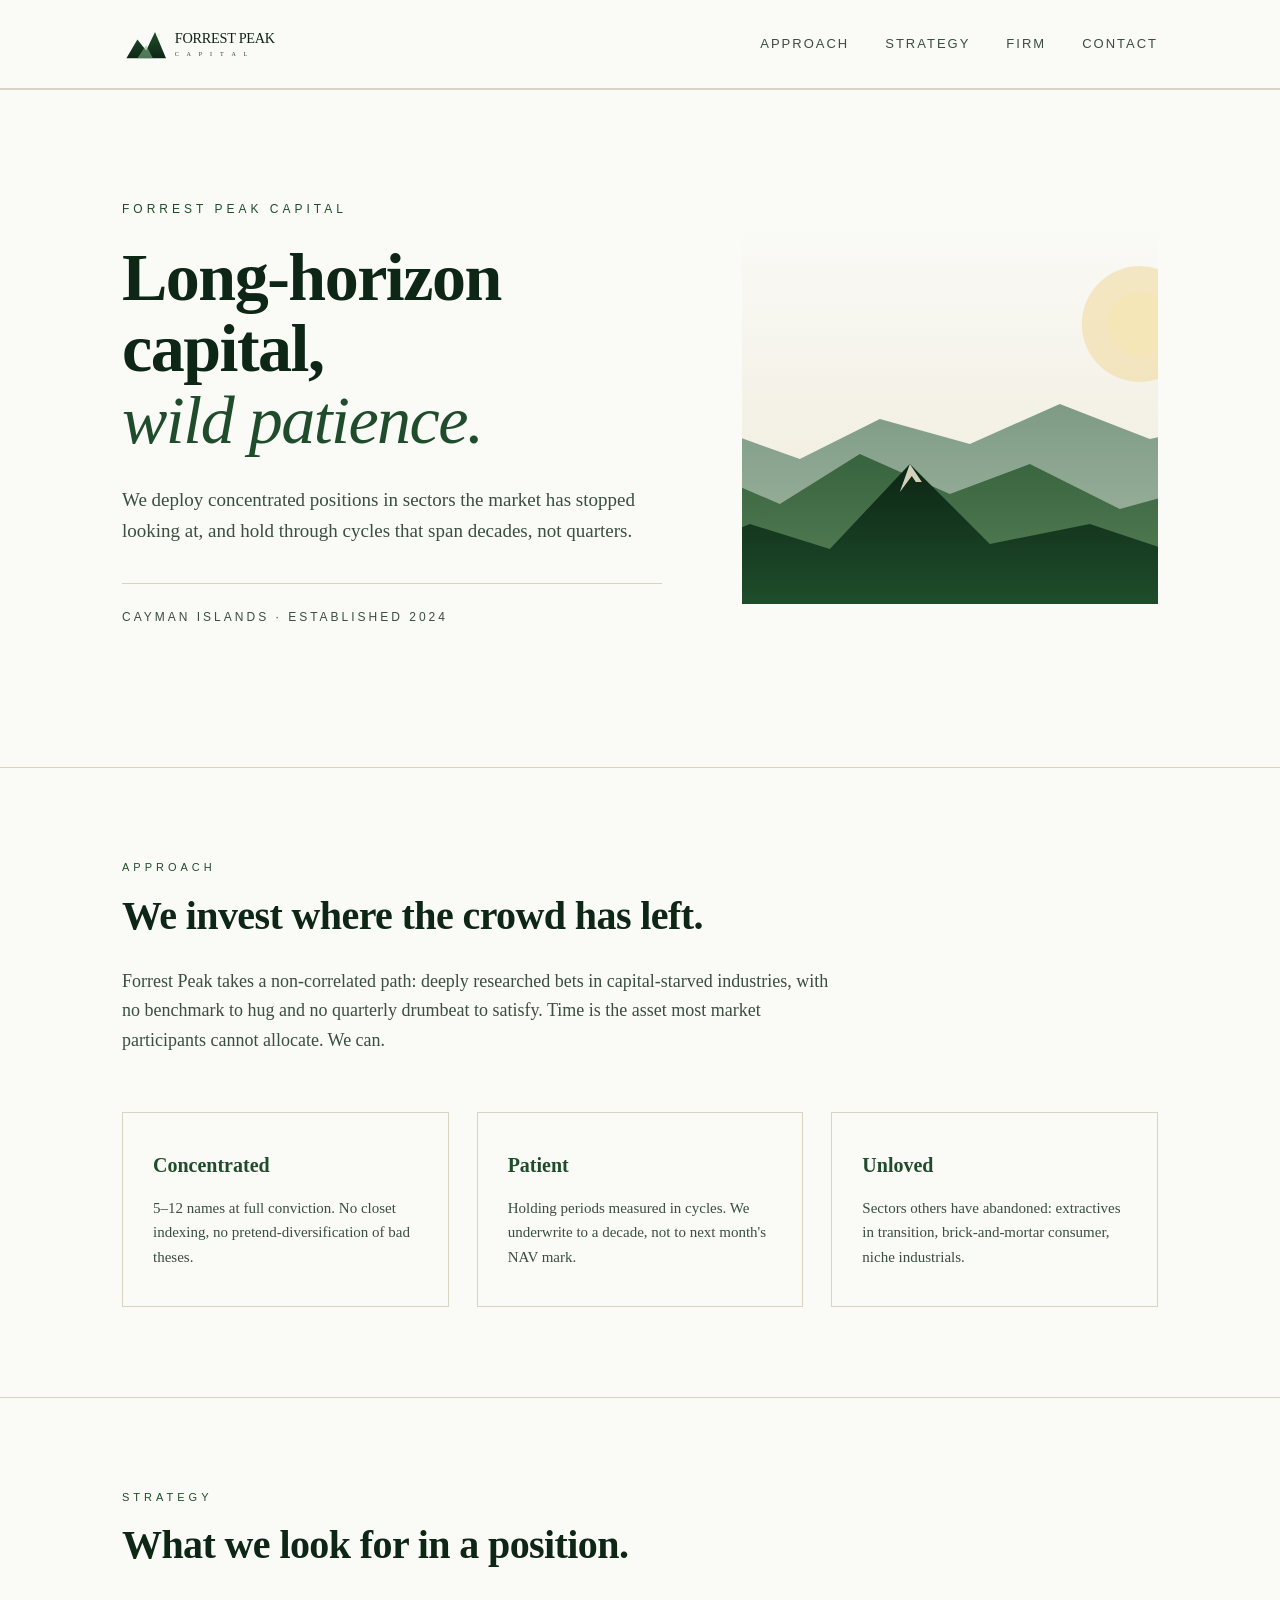
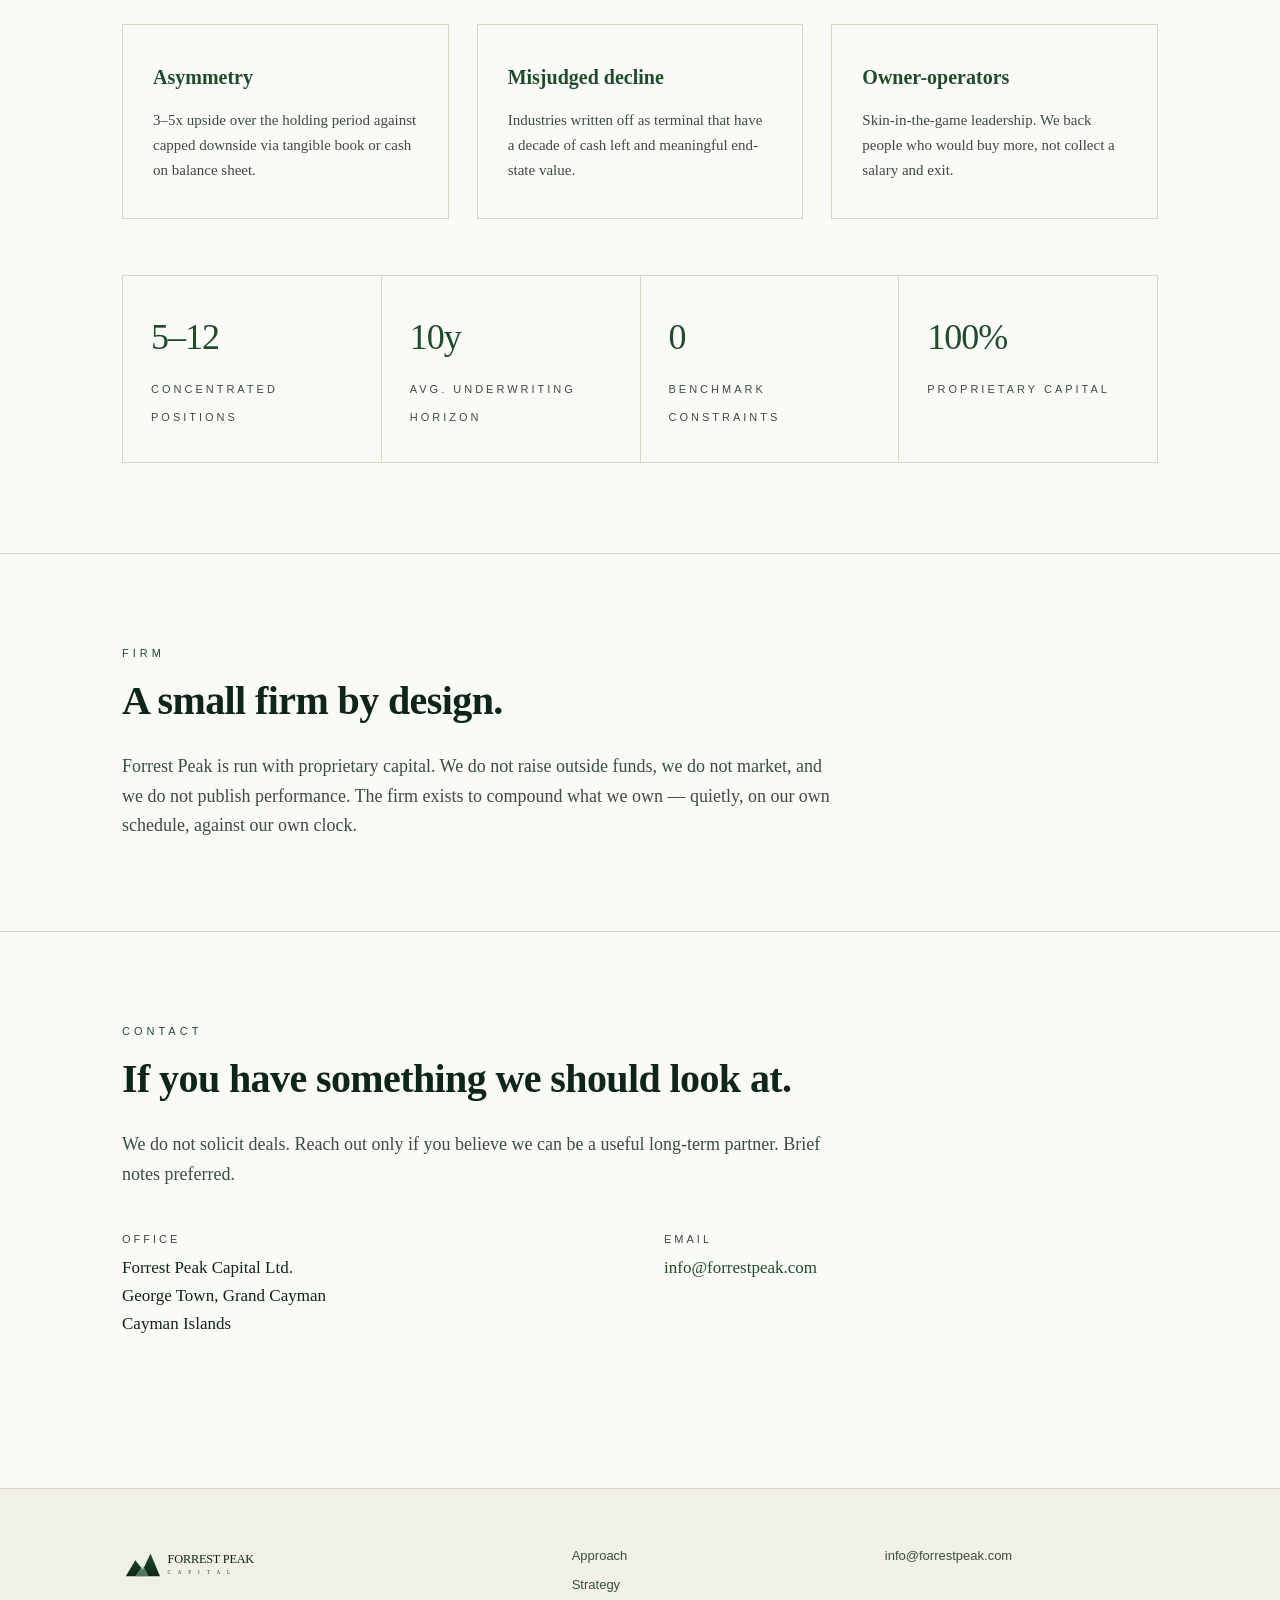
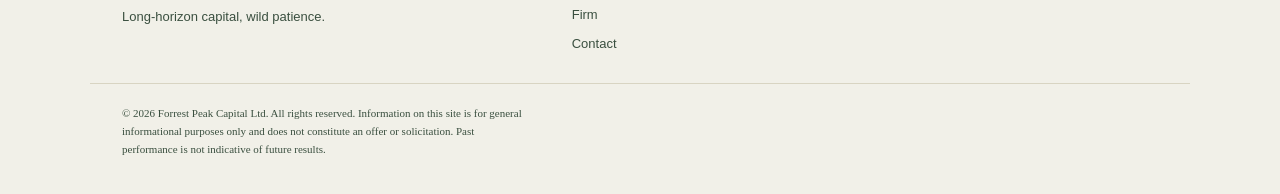
==== index.html @ 01c5b2da "Initial: Forrest Peak Capital landing page" ====
<!doctype html>
<html lang="en">
<head>
<meta charset="utf-8">
<meta name="viewport" content="width=device-width, initial-scale=1">
<title>Forrest Peak Capital — Long-horizon Capital, Wild Patience</title>
<meta name="description" content="Forrest Peak Capital is a private investment firm taking concentrated positions in unloved sectors and holding through cycles.">
<meta property="og:title" content="Forrest Peak Capital">
<meta property="og:description" content="Long-horizon capital, wild patience.">
<meta property="og:type" content="website">
<meta property="og:url" content="https://forrestpeak.com/">
<link rel="icon" type="image/svg+xml" href="logo.svg">
<link rel="stylesheet" href="style.css">
</head>
<body>

<header>
  <div class="wrap">
    <a class="brand" href="/" aria-label="Forrest Peak Capital — home">
      <img src="logo.svg" alt="Forrest Peak Capital">
    </a>
    <nav aria-label="Primary">
      <a href="#approach">Approach</a>
      <a href="#strategy">Strategy</a>
      <a href="#firm">Firm</a>
      <a href="#contact">Contact</a>
    </nav>
  </div>
</header>

<section class="hero">
  <div class="wrap">
    <div class="copy">
      <p class="eyebrow">Forrest Peak Capital</p>
      <h1>Long-horizon capital,<br><em>wild patience.</em></h1>
      <p class="lede">
        We deploy concentrated positions in sectors the market has stopped looking at,
        and hold through cycles that span decades, not quarters.
      </p>
      <div class="meta">Cayman Islands · Established 2024</div>
    </div>
    <div class="ridge" aria-hidden="true">
      <svg viewBox="0 0 600 380" preserveAspectRatio="xMidYMid slice">
        <defs>
          <linearGradient id="ridgeBg" x1="0" x2="0" y1="0" y2="1">
            <stop offset="0%" stop-color="#fafaf7"/>
            <stop offset="100%" stop-color="#eee9d6"/>
          </linearGradient>
          <linearGradient id="ridgeFar" x1="0" x2="0" y1="0" y2="1">
            <stop offset="0%" stop-color="#7e9b86"/>
            <stop offset="100%" stop-color="#a9bca6"/>
          </linearGradient>
          <linearGradient id="ridgeMid" x1="0" x2="0" y1="0" y2="1">
            <stop offset="0%" stop-color="#37633e"/>
            <stop offset="100%" stop-color="#5b8359"/>
          </linearGradient>
          <linearGradient id="ridgeNear" x1="0" x2="0" y1="0" y2="1">
            <stop offset="0%" stop-color="#0d2615"/>
            <stop offset="100%" stop-color="#1f4d2b"/>
          </linearGradient>
        </defs>
        <rect width="600" height="380" fill="url(#ridgeBg)"/>
        <!-- sun -->
        <circle cx="490" cy="100" r="58" fill="#f0d99c" opacity="0.55"/>
        <circle cx="490" cy="100" r="32" fill="#f5e6b8"/>
        <!-- distant ridge -->
        <path d="M0 260 L80 210 L150 235 L230 195 L320 220 L410 180 L500 215 L600 195 L600 380 L0 380 Z" fill="url(#ridgeFar)"/>
        <!-- mid ridge -->
        <path d="M0 290 L60 250 L130 280 L210 230 L300 270 L380 240 L470 285 L560 260 L600 280 L600 380 L0 380 Z" fill="url(#ridgeMid)"/>
        <!-- near ridge with single sharp peak -->
        <path d="M0 340 L100 300 L180 325 L260 240 L340 320 L440 300 L530 330 L600 315 L600 380 L0 380 Z" fill="url(#ridgeNear)"/>
        <!-- snow tip -->
        <path d="M250 268 L260 240 L272 258 L266 258 L262 252 Z" fill="#f5f0d8" opacity="0.85"/>
      </svg>
    </div>
  </div>
</section>

<section id="approach">
  <div class="wrap">
    <p class="section-eyebrow">Approach</p>
    <h2>We invest where the crowd has left.</h2>
    <p class="intro">
      Forrest Peak takes a non-correlated path: deeply researched bets in capital-starved
      industries, with no benchmark to hug and no quarterly drumbeat to satisfy. Time is
      the asset most market participants cannot allocate. We can.
    </p>
    <div class="cards">
      <div class="card">
        <h3>Concentrated</h3>
        <p>5–12 names at full conviction. No closet indexing, no pretend-diversification of bad theses.</p>
      </div>
      <div class="card">
        <h3>Patient</h3>
        <p>Holding periods measured in cycles. We underwrite to a decade, not to next month's NAV mark.</p>
      </div>
      <div class="card">
        <h3>Unloved</h3>
        <p>Sectors others have abandoned: extractives in transition, brick-and-mortar consumer, niche industrials.</p>
      </div>
    </div>
  </div>
</section>

<section id="strategy">
  <div class="wrap">
    <p class="section-eyebrow">Strategy</p>
    <h2>What we look for in a position.</h2>
    <div class="cards">
      <div class="card">
        <h3>Asymmetry</h3>
        <p>3–5x upside over the holding period against capped downside via tangible book or cash on balance sheet.</p>
      </div>
      <div class="card">
        <h3>Misjudged decline</h3>
        <p>Industries written off as terminal that have a decade of cash left and meaningful end-state value.</p>
      </div>
      <div class="card">
        <h3>Owner-operators</h3>
        <p>Skin-in-the-game leadership. We back people who would buy more, not collect a salary and exit.</p>
      </div>
    </div>
    <div class="metrics">
      <div class="metric"><span class="v">5–12</span><span class="l">Concentrated Positions</span></div>
      <div class="metric"><span class="v">10y</span><span class="l">Avg. Underwriting Horizon</span></div>
      <div class="metric"><span class="v">0</span><span class="l">Benchmark Constraints</span></div>
      <div class="metric"><span class="v">100%</span><span class="l">Proprietary Capital</span></div>
    </div>
  </div>
</section>

<section id="firm">
  <div class="wrap">
    <p class="section-eyebrow">Firm</p>
    <h2>A small firm by design.</h2>
    <p class="intro">
      Forrest Peak is run with proprietary capital. We do not raise outside funds, we do
      not market, and we do not publish performance. The firm exists to compound what we
      own — quietly, on our own schedule, against our own clock.
    </p>
  </div>
</section>

<section id="contact">
  <div class="wrap">
    <p class="section-eyebrow">Contact</p>
    <h2>If you have something we should look at.</h2>
    <p class="intro">
      We do not solicit deals. Reach out only if you believe we can be a useful long-term
      partner. Brief notes preferred.
    </p>
    <div class="row">
      <div>
        <div class="label">Office</div>
        <address>
          Forrest Peak Capital Ltd.<br>
          George Town, Grand Cayman<br>
          Cayman Islands
        </address>
      </div>
      <div>
        <div class="label">Email</div>
        <p><a href="mailto:info@forrestpeak.com">info@forrestpeak.com</a></p>
      </div>
    </div>
  </div>
</section>

<footer>
  <div class="wrap">
    <div>
      <img src="logo.svg" alt="Forrest Peak Capital">
      <p style="margin-top:14px;">Long-horizon capital, wild patience.</p>
    </div>
    <div class="nav-col">
      <a href="#approach">Approach</a>
      <a href="#strategy">Strategy</a>
      <a href="#firm">Firm</a>
      <a href="#contact">Contact</a>
    </div>
    <div class="nav-col">
      <a href="mailto:info@forrestpeak.com">info@forrestpeak.com</a>
    </div>
  </div>
  <div class="wrap legal">
    © 2026 Forrest Peak Capital Ltd. All rights reserved.
    Information on this site is for general informational purposes only and does not
    constitute an offer or solicitation. Past performance is not indicative of future results.
  </div>
</footer>

</body>
</html>
---- style.css ----
:root {
  --bg: #fafaf7;
  --bg-alt: #f1f0e8;
  --ink: #0d2615;
  --ink-soft: #3a4f3f;
  --accent: #1f4d2b;
  --accent-warm: #c9a55e;
  --line: #d8d4c2;
  --max: 1100px;
}

* { box-sizing: border-box; margin: 0; padding: 0; }

html { scroll-behavior: smooth; }
body {
  background: var(--bg);
  color: var(--ink);
  font-family: Georgia, 'Times New Roman', serif;
  font-size: 17px;
  line-height: 1.65;
  -webkit-font-smoothing: antialiased;
}

a { color: var(--accent); text-decoration: none; transition: opacity .15s; }
a:hover { opacity: 0.6; }

.wrap { max-width: var(--max); margin: 0 auto; padding: 0 32px; }

header {
  border-bottom: 1px solid var(--line);
  background: var(--bg);
  position: sticky; top: 0; z-index: 50;
}
header .wrap {
  display: flex; align-items: center; justify-content: space-between;
  padding-top: 22px; padding-bottom: 22px;
}
header .brand img { height: 44px; display: block; }
header nav { display: flex; gap: 36px; }
header nav a {
  font-size: 13px; letter-spacing: 2px; text-transform: uppercase;
  color: var(--ink-soft); font-family: -apple-system, BlinkMacSystemFont, 'Helvetica Neue', sans-serif;
}

/* HERO — different from abandoned.capital: split layout, big SVG ridge silhouette + asymmetric type */
.hero {
  padding: 110px 0 140px;
  position: relative;
  overflow: hidden;
}
.hero .wrap {
  display: grid;
  grid-template-columns: 1.3fr 1fr;
  gap: 80px;
  align-items: center;
}
.hero .copy {
  position: relative;
  z-index: 2;
}
.hero .eyebrow {
  font-size: 12px; letter-spacing: 4px; text-transform: uppercase;
  color: var(--accent); margin-bottom: 22px;
  font-family: -apple-system, BlinkMacSystemFont, 'Helvetica Neue', sans-serif;
}
.hero h1 {
  font-size: 68px; line-height: 1.05; letter-spacing: -1.5px;
  color: var(--ink); margin-bottom: 28px;
}
.hero h1 em {
  font-style: italic; font-weight: normal;
  color: var(--accent);
}
.hero .lede {
  font-size: 19px; color: var(--ink-soft); max-width: 540px; margin-bottom: 36px;
}
.hero .meta {
  font-size: 12px; letter-spacing: 3px; text-transform: uppercase;
  color: var(--ink-soft); padding-top: 24px; border-top: 1px solid var(--line);
  font-family: -apple-system, BlinkMacSystemFont, 'Helvetica Neue', sans-serif;
}

/* peak silhouette as the visual anchor */
.hero .ridge {
  position: relative;
  height: 380px;
}
.hero .ridge svg {
  position: absolute; inset: 0;
  width: 100%; height: 100%;
}

/* sections */
section {
  padding: 90px 0;
  border-top: 1px solid var(--line);
}
.section-eyebrow {
  font-size: 11px; letter-spacing: 4px; text-transform: uppercase;
  color: var(--accent); margin-bottom: 16px;
  font-family: -apple-system, BlinkMacSystemFont, 'Helvetica Neue', sans-serif;
}
section h2 {
  font-size: 40px; line-height: 1.15; letter-spacing: -0.6px;
  margin-bottom: 28px; max-width: 720px;
}
section .intro {
  font-size: 18px; max-width: 720px; color: var(--ink-soft);
}

.cards {
  display: grid; grid-template-columns: repeat(3, 1fr); gap: 28px;
  margin-top: 56px;
}
.card {
  border: 1px solid var(--line); padding: 36px 30px;
  background: var(--bg);
}
.card h3 {
  font-size: 20px; margin-bottom: 14px; color: var(--accent);
}
.card p { font-size: 15px; color: var(--ink-soft); }

.metrics {
  display: grid; grid-template-columns: repeat(4, 1fr); gap: 0;
  margin-top: 56px; border-top: 1px solid var(--line); border-left: 1px solid var(--line);
}
.metric {
  border-right: 1px solid var(--line); border-bottom: 1px solid var(--line);
  padding: 32px 28px;
}
.metric .v {
  font-size: 36px; letter-spacing: -1px; color: var(--accent);
  display: block; margin-bottom: 6px;
}
.metric .l {
  font-size: 11px; letter-spacing: 3px; text-transform: uppercase;
  color: var(--ink-soft);
  font-family: -apple-system, BlinkMacSystemFont, 'Helvetica Neue', sans-serif;
}

#contact .row {
  display: grid; grid-template-columns: 1fr 1fr; gap: 48px;
  margin-top: 40px;
}
#contact a { color: var(--accent); }
#contact .label {
  font-size: 11px; letter-spacing: 3px; text-transform: uppercase;
  color: var(--ink-soft); margin-bottom: 6px;
  font-family: -apple-system, BlinkMacSystemFont, 'Helvetica Neue', sans-serif;
}
#contact address { font-style: normal; }

footer {
  background: var(--bg-alt);
  padding: 56px 0 36px;
  margin-top: 60px;
  border-top: 1px solid var(--line);
}
footer .wrap {
  display: grid; grid-template-columns: 1.5fr 1fr 1fr; gap: 40px;
  align-items: start;
}
footer img { height: 38px; }
footer p, footer a {
  font-size: 13px; color: var(--ink-soft);
  font-family: -apple-system, BlinkMacSystemFont, 'Helvetica Neue', sans-serif;
}
footer .legal {
  margin-top: 28px; font-size: 11px; color: var(--ink-soft);
  border-top: 1px solid var(--line); padding-top: 20px;
}
footer .nav-col { display: flex; flex-direction: column; gap: 8px; }

@media (max-width: 880px) {
  .hero { padding: 60px 0 80px; }
  .hero .wrap { grid-template-columns: 1fr; gap: 40px; }
  .hero h1 { font-size: 44px; }
  .hero .ridge { height: 220px; }
  .cards { grid-template-columns: 1fr; }
  .metrics { grid-template-columns: 1fr 1fr; }
  #contact .row { grid-template-columns: 1fr; }
  footer .wrap { grid-template-columns: 1fr; }
  header nav { display: none; }
}
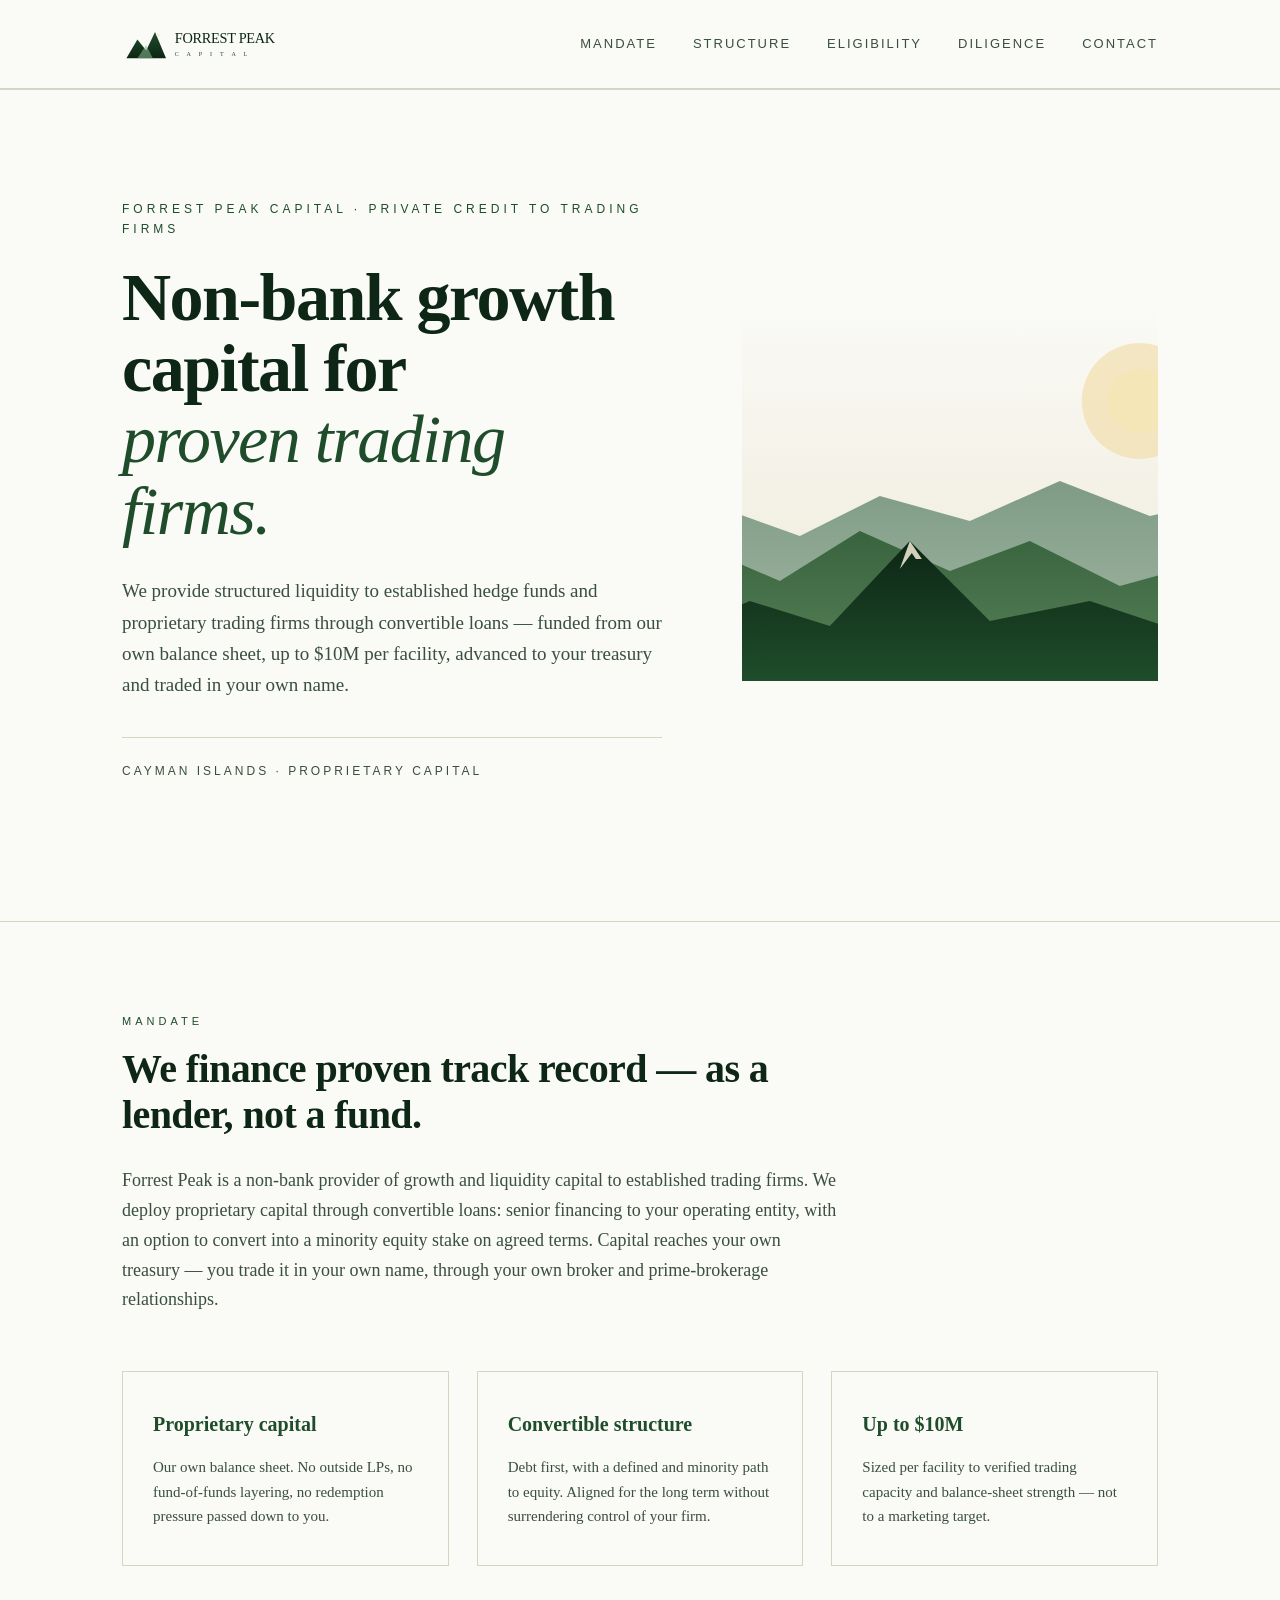
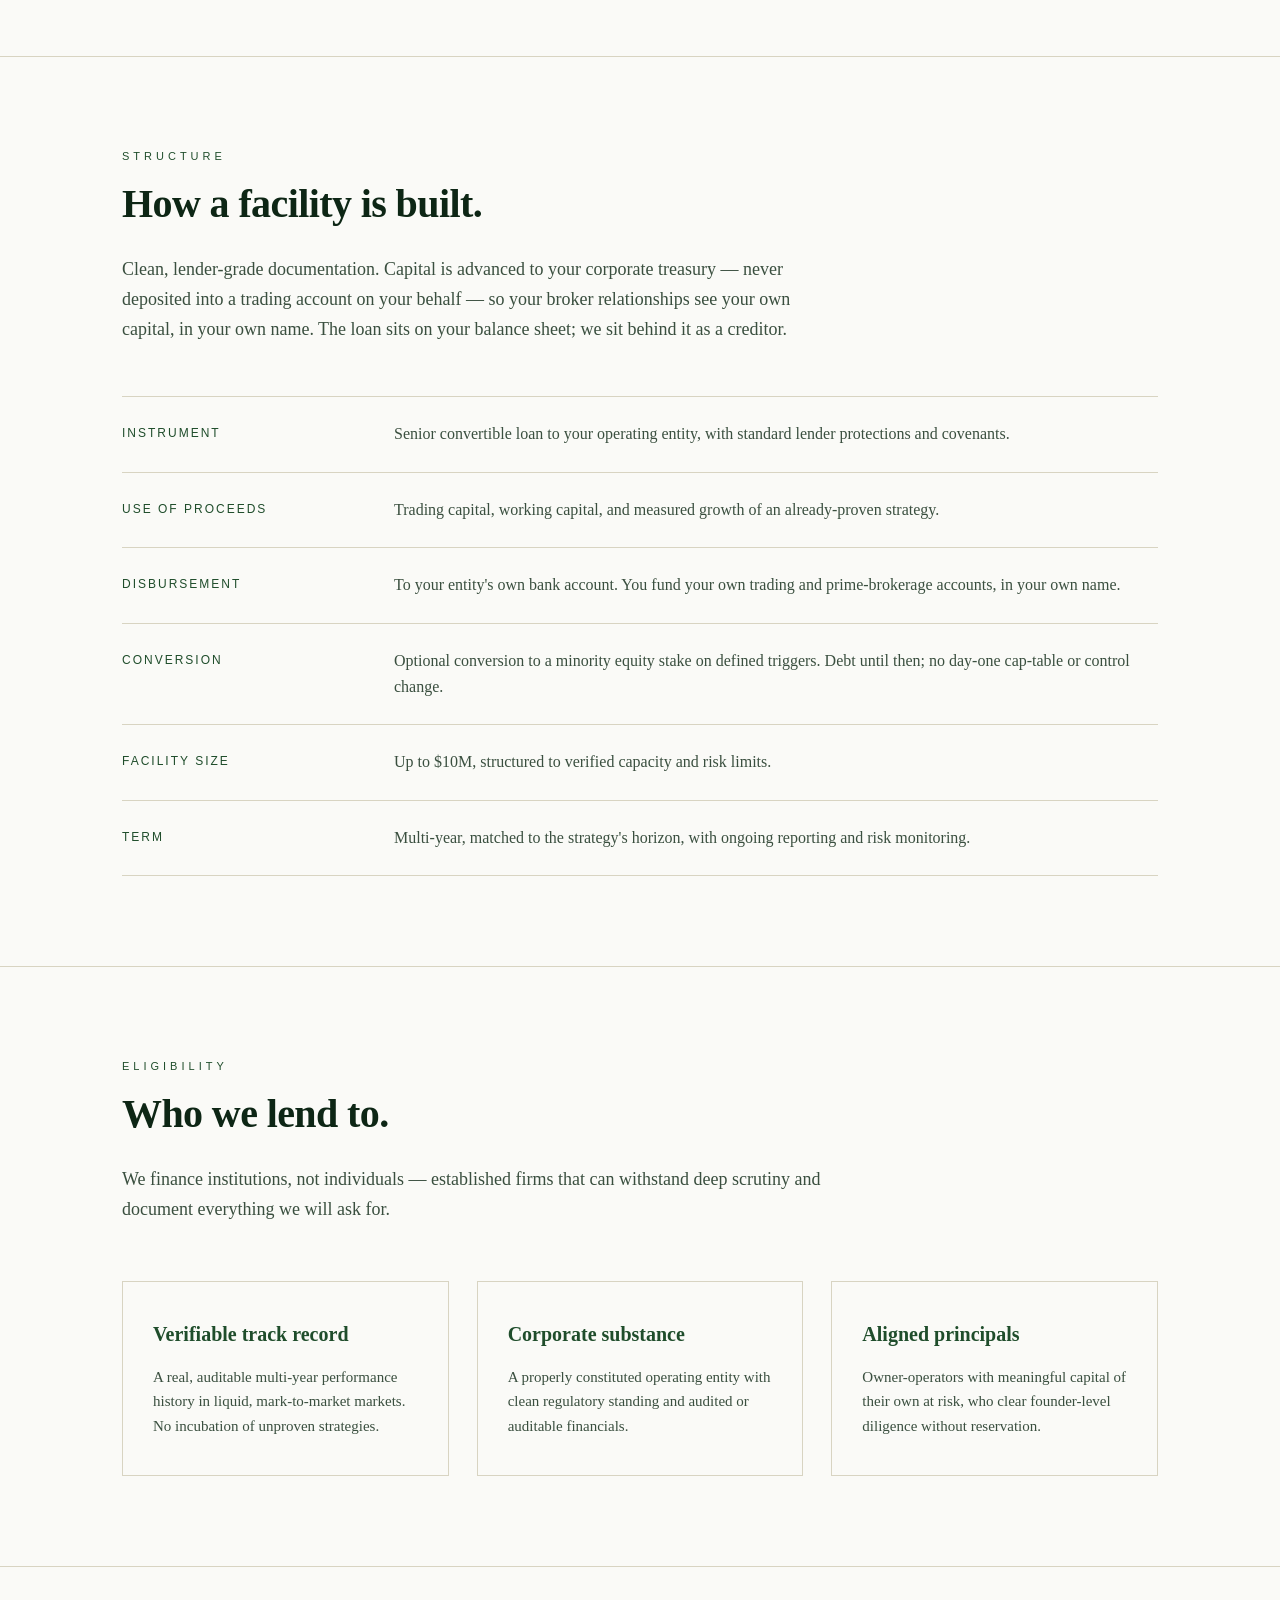
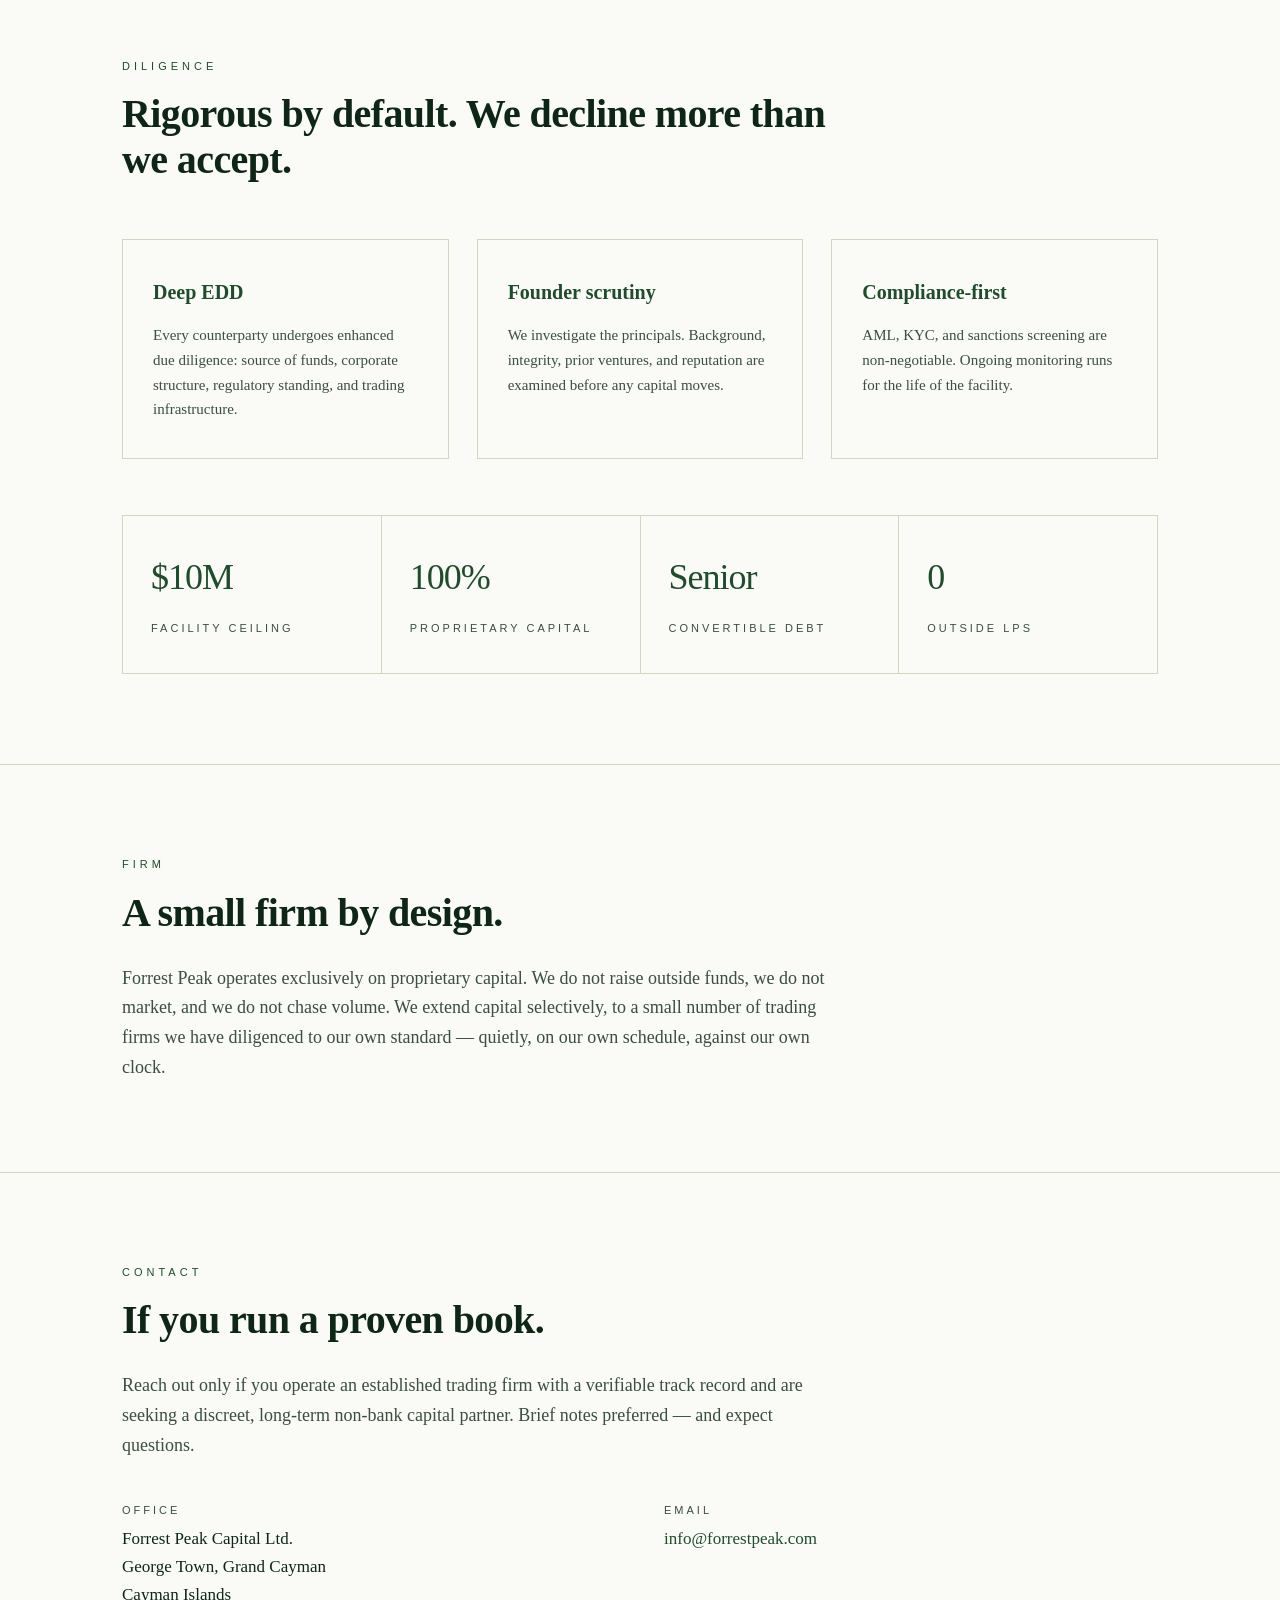
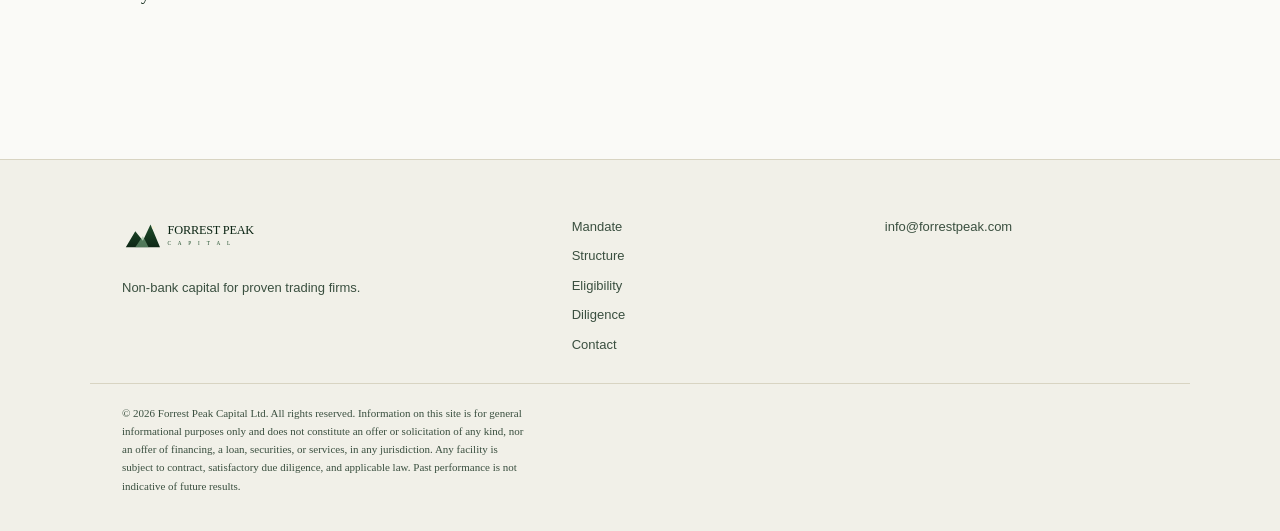
==== commit c46554f5: "Reposition: non-bank convertible-loan capital for proven trading firms Shift positioning from long-h" ====
--- a/index.html
+++ b/index.html
@@ -3,10 +3,10 @@
 <head>
 <meta charset="utf-8">
 <meta name="viewport" content="width=device-width, initial-scale=1">
-<title>Forrest Peak Capital — Long-horizon Capital, Wild Patience</title>
-<meta name="description" content="Forrest Peak Capital is a private investment firm taking concentrated positions in unloved sectors and holding through cycles.">
+<title>Forrest Peak Capital — Non-Bank Capital for Proven Trading Firms</title>
+<meta name="description" content="Forrest Peak Capital provides non-bank growth and liquidity capital to established hedge funds and proprietary trading firms through convertible loans. Proprietary capital, rigorous diligence, facilities up to $10M.">
 <meta property="og:title" content="Forrest Peak Capital">
-<meta property="og:description" content="Long-horizon capital, wild patience.">
+<meta property="og:description" content="Non-bank convertible-loan capital for proven trading firms. Proprietary capital, rigorous diligence.">
 <meta property="og:type" content="website">
 <meta property="og:url" content="https://forrestpeak.com/">
 <link rel="icon" type="image/svg+xml" href="logo.svg">
@@ -20,9 +20,10 @@
       <img src="logo.svg" alt="Forrest Peak Capital">
     </a>
     <nav aria-label="Primary">
-      <a href="#approach">Approach</a>
-      <a href="#strategy">Strategy</a>
-      <a href="#firm">Firm</a>
+      <a href="#mandate">Mandate</a>
+      <a href="#structure">Structure</a>
+      <a href="#eligibility">Eligibility</a>
+      <a href="#diligence">Diligence</a>
       <a href="#contact">Contact</a>
     </nav>
   </div>
@@ -31,13 +32,14 @@
 <section class="hero">
   <div class="wrap">
     <div class="copy">
-      <p class="eyebrow">Forrest Peak Capital</p>
-      <h1>Long-horizon capital,<br><em>wild patience.</em></h1>
+      <p class="eyebrow">Forrest Peak Capital · Private Credit to Trading Firms</p>
+      <h1>Non-bank growth capital for<br><em>proven trading firms.</em></h1>
       <p class="lede">
-        We deploy concentrated positions in sectors the market has stopped looking at,
-        and hold through cycles that span decades, not quarters.
+        We provide structured liquidity to established hedge funds and proprietary trading
+        firms through convertible loans — funded from our own balance sheet, up to $10M
+        per facility, advanced to your treasury and traded in your own name.
       </p>
-      <div class="meta">Cayman Islands · Established 2024</div>
+      <div class="meta">Cayman Islands · Proprietary Capital</div>
     </div>
     <div class="ridge" aria-hidden="true">
       <svg viewBox="0 0 600 380" preserveAspectRatio="xMidYMid slice">
@@ -76,55 +78,103 @@
   </div>
 </section>
 
-<section id="approach">
-  <div class="wrap">
-    <p class="section-eyebrow">Approach</p>
-    <h2>We invest where the crowd has left.</h2>
-    <p class="intro">
-      Forrest Peak takes a non-correlated path: deeply researched bets in capital-starved
-      industries, with no benchmark to hug and no quarterly drumbeat to satisfy. Time is
-      the asset most market participants cannot allocate. We can.
+<section id="mandate">
+  <div class="wrap">
+    <p class="section-eyebrow">Mandate</p>
+    <h2>We finance proven track record — as a lender, not a fund.</h2>
+    <p class="intro">
+      Forrest Peak is a non-bank provider of growth and liquidity capital to established
+      trading firms. We deploy proprietary capital through convertible loans: senior
+      financing to your operating entity, with an option to convert into a minority equity
+      stake on agreed terms. Capital reaches your own treasury — you trade it in your own
+      name, through your own broker and prime-brokerage relationships.
     </p>
     <div class="cards">
       <div class="card">
-        <h3>Concentrated</h3>
-        <p>5–12 names at full conviction. No closet indexing, no pretend-diversification of bad theses.</p>
-      </div>
-      <div class="card">
-        <h3>Patient</h3>
-        <p>Holding periods measured in cycles. We underwrite to a decade, not to next month's NAV mark.</p>
-      </div>
-      <div class="card">
-        <h3>Unloved</h3>
-        <p>Sectors others have abandoned: extractives in transition, brick-and-mortar consumer, niche industrials.</p>
-      </div>
-    </div>
-  </div>
-</section>
-
-<section id="strategy">
-  <div class="wrap">
-    <p class="section-eyebrow">Strategy</p>
-    <h2>What we look for in a position.</h2>
+        <h3>Proprietary capital</h3>
+        <p>Our own balance sheet. No outside LPs, no fund-of-funds layering, no redemption pressure passed down to you.</p>
+      </div>
+      <div class="card">
+        <h3>Convertible structure</h3>
+        <p>Debt first, with a defined and minority path to equity. Aligned for the long term without surrendering control of your firm.</p>
+      </div>
+      <div class="card">
+        <h3>Up to $10M</h3>
+        <p>Sized per facility to verified trading capacity and balance-sheet strength — not to a marketing target.</p>
+      </div>
+    </div>
+  </div>
+</section>
+
+<section id="structure">
+  <div class="wrap">
+    <p class="section-eyebrow">Structure</p>
+    <h2>How a facility is built.</h2>
+    <p class="intro">
+      Clean, lender-grade documentation. Capital is advanced to your corporate treasury —
+      never deposited into a trading account on your behalf — so your broker relationships
+      see your own capital, in your own name. The loan sits on your balance sheet; we sit
+      behind it as a creditor.
+    </p>
+    <dl class="terms">
+      <div class="term"><dt>Instrument</dt><dd>Senior convertible loan to your operating entity, with standard lender protections and covenants.</dd></div>
+      <div class="term"><dt>Use of proceeds</dt><dd>Trading capital, working capital, and measured growth of an already-proven strategy.</dd></div>
+      <div class="term"><dt>Disbursement</dt><dd>To your entity's own bank account. You fund your own trading and prime-brokerage accounts, in your own name.</dd></div>
+      <div class="term"><dt>Conversion</dt><dd>Optional conversion to a minority equity stake on defined triggers. Debt until then; no day-one cap-table or control change.</dd></div>
+      <div class="term"><dt>Facility size</dt><dd>Up to $10M, structured to verified capacity and risk limits.</dd></div>
+      <div class="term"><dt>Term</dt><dd>Multi-year, matched to the strategy's horizon, with ongoing reporting and risk monitoring.</dd></div>
+    </dl>
+  </div>
+</section>
+
+<section id="eligibility">
+  <div class="wrap">
+    <p class="section-eyebrow">Eligibility</p>
+    <h2>Who we lend to.</h2>
+    <p class="intro">
+      We finance institutions, not individuals — established firms that can withstand deep
+      scrutiny and document everything we will ask for.
+    </p>
     <div class="cards">
       <div class="card">
-        <h3>Asymmetry</h3>
-        <p>3–5x upside over the holding period against capped downside via tangible book or cash on balance sheet.</p>
-      </div>
-      <div class="card">
-        <h3>Misjudged decline</h3>
-        <p>Industries written off as terminal that have a decade of cash left and meaningful end-state value.</p>
-      </div>
-      <div class="card">
-        <h3>Owner-operators</h3>
-        <p>Skin-in-the-game leadership. We back people who would buy more, not collect a salary and exit.</p>
+        <h3>Verifiable track record</h3>
+        <p>A real, auditable multi-year performance history in liquid, mark-to-market markets. No incubation of unproven strategies.</p>
+      </div>
+      <div class="card">
+        <h3>Corporate substance</h3>
+        <p>A properly constituted operating entity with clean regulatory standing and audited or auditable financials.</p>
+      </div>
+      <div class="card">
+        <h3>Aligned principals</h3>
+        <p>Owner-operators with meaningful capital of their own at risk, who clear founder-level diligence without reservation.</p>
+      </div>
+    </div>
+  </div>
+</section>
+
+<section id="diligence">
+  <div class="wrap">
+    <p class="section-eyebrow">Diligence</p>
+    <h2>Rigorous by default. We decline more than we accept.</h2>
+    <div class="cards">
+      <div class="card">
+        <h3>Deep EDD</h3>
+        <p>Every counterparty undergoes enhanced due diligence: source of funds, corporate structure, regulatory standing, and trading infrastructure.</p>
+      </div>
+      <div class="card">
+        <h3>Founder scrutiny</h3>
+        <p>We investigate the principals. Background, integrity, prior ventures, and reputation are examined before any capital moves.</p>
+      </div>
+      <div class="card">
+        <h3>Compliance-first</h3>
+        <p>AML, KYC, and sanctions screening are non-negotiable. Ongoing monitoring runs for the life of the facility.</p>
       </div>
     </div>
     <div class="metrics">
-      <div class="metric"><span class="v">5–12</span><span class="l">Concentrated Positions</span></div>
-      <div class="metric"><span class="v">10y</span><span class="l">Avg. Underwriting Horizon</span></div>
-      <div class="metric"><span class="v">0</span><span class="l">Benchmark Constraints</span></div>
+      <div class="metric"><span class="v">$10M</span><span class="l">Facility Ceiling</span></div>
       <div class="metric"><span class="v">100%</span><span class="l">Proprietary Capital</span></div>
+      <div class="metric"><span class="v">Senior</span><span class="l">Convertible Debt</span></div>
+      <div class="metric"><span class="v">0</span><span class="l">Outside LPs</span></div>
     </div>
   </div>
 </section>
@@ -134,9 +184,10 @@
     <p class="section-eyebrow">Firm</p>
     <h2>A small firm by design.</h2>
     <p class="intro">
-      Forrest Peak is run with proprietary capital. We do not raise outside funds, we do
-      not market, and we do not publish performance. The firm exists to compound what we
-      own — quietly, on our own schedule, against our own clock.
+      Forrest Peak operates exclusively on proprietary capital. We do not raise outside
+      funds, we do not market, and we do not chase volume. We extend capital selectively,
+      to a small number of trading firms we have diligenced to our own standard — quietly,
+      on our own schedule, against our own clock.
     </p>
   </div>
 </section>
@@ -144,10 +195,11 @@
 <section id="contact">
   <div class="wrap">
     <p class="section-eyebrow">Contact</p>
-    <h2>If you have something we should look at.</h2>
-    <p class="intro">
-      We do not solicit deals. Reach out only if you believe we can be a useful long-term
-      partner. Brief notes preferred.
+    <h2>If you run a proven book.</h2>
+    <p class="intro">
+      Reach out only if you operate an established trading firm with a verifiable track
+      record and are seeking a discreet, long-term non-bank capital partner. Brief notes
+      preferred — and expect questions.
     </p>
     <div class="row">
       <div>
@@ -170,12 +222,13 @@
   <div class="wrap">
     <div>
       <img src="logo.svg" alt="Forrest Peak Capital">
-      <p style="margin-top:14px;">Long-horizon capital, wild patience.</p>
+      <p style="margin-top:14px;">Non-bank capital for proven trading firms.</p>
     </div>
     <div class="nav-col">
-      <a href="#approach">Approach</a>
-      <a href="#strategy">Strategy</a>
-      <a href="#firm">Firm</a>
+      <a href="#mandate">Mandate</a>
+      <a href="#structure">Structure</a>
+      <a href="#eligibility">Eligibility</a>
+      <a href="#diligence">Diligence</a>
       <a href="#contact">Contact</a>
     </div>
     <div class="nav-col">
@@ -185,7 +238,10 @@
   <div class="wrap legal">
     © 2026 Forrest Peak Capital Ltd. All rights reserved.
     Information on this site is for general informational purposes only and does not
-    constitute an offer or solicitation. Past performance is not indicative of future results.
+    constitute an offer or solicitation of any kind, nor an offer of financing, a loan,
+    securities, or services, in any jurisdiction. Any facility is subject to contract,
+    satisfactory due diligence, and applicable law. Past performance is not indicative of
+    future results.
   </div>
 </footer>
 
--- a/style.css
+++ b/style.css
@@ -139,6 +139,22 @@
   font-family: -apple-system, BlinkMacSystemFont, 'Helvetica Neue', sans-serif;
 }
 
+/* structure / terms list */
+.terms {
+  margin-top: 52px;
+  border-top: 1px solid var(--line);
+}
+.terms .term {
+  display: grid; grid-template-columns: 240px 1fr; gap: 32px;
+  padding: 24px 0; border-bottom: 1px solid var(--line);
+}
+.terms dt {
+  font-size: 12px; letter-spacing: 2px; text-transform: uppercase;
+  color: var(--accent); padding-top: 3px;
+  font-family: -apple-system, BlinkMacSystemFont, 'Helvetica Neue', sans-serif;
+}
+.terms dd { font-size: 16px; color: var(--ink-soft); }
+
 #contact .row {
   display: grid; grid-template-columns: 1fr 1fr; gap: 48px;
   margin-top: 40px;
@@ -179,6 +195,7 @@
   .hero .ridge { height: 220px; }
   .cards { grid-template-columns: 1fr; }
   .metrics { grid-template-columns: 1fr 1fr; }
+  .terms .term { grid-template-columns: 1fr; gap: 6px; }
   #contact .row { grid-template-columns: 1fr; }
   footer .wrap { grid-template-columns: 1fr; }
   header nav { display: none; }
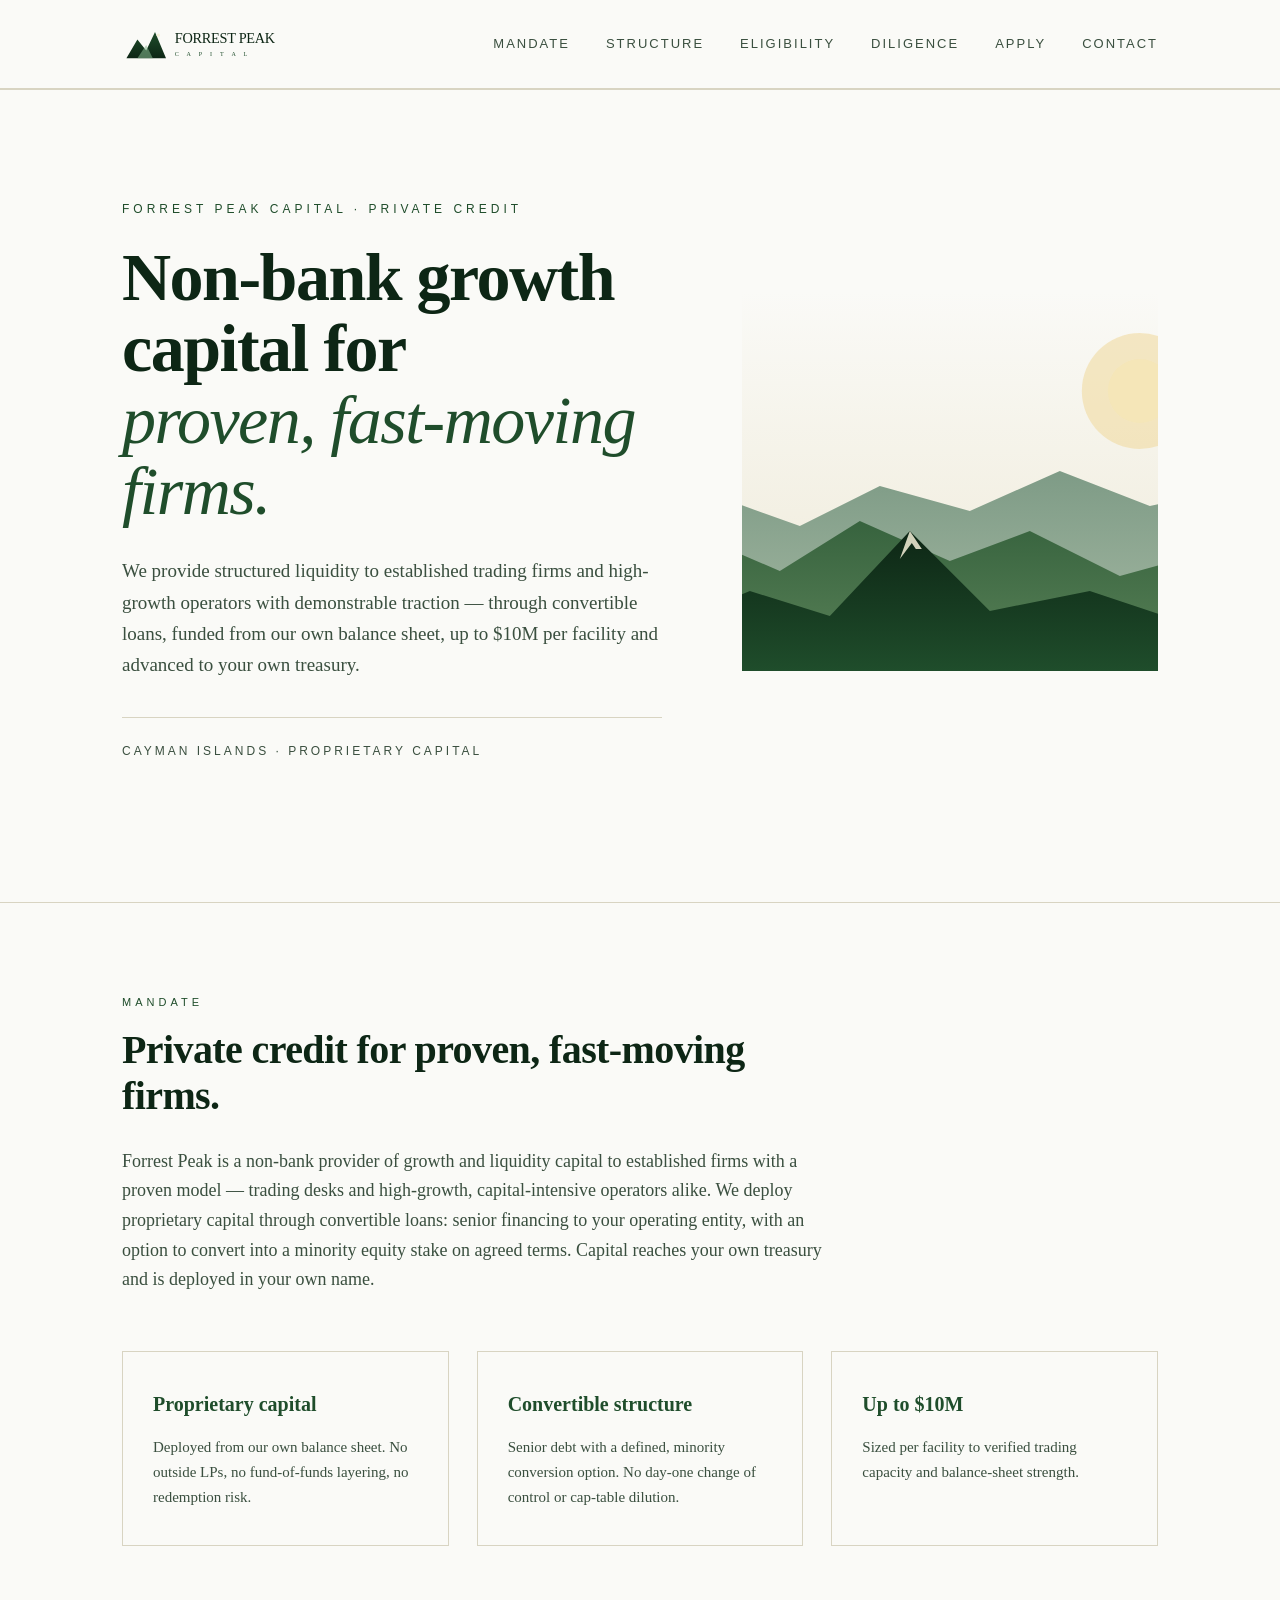
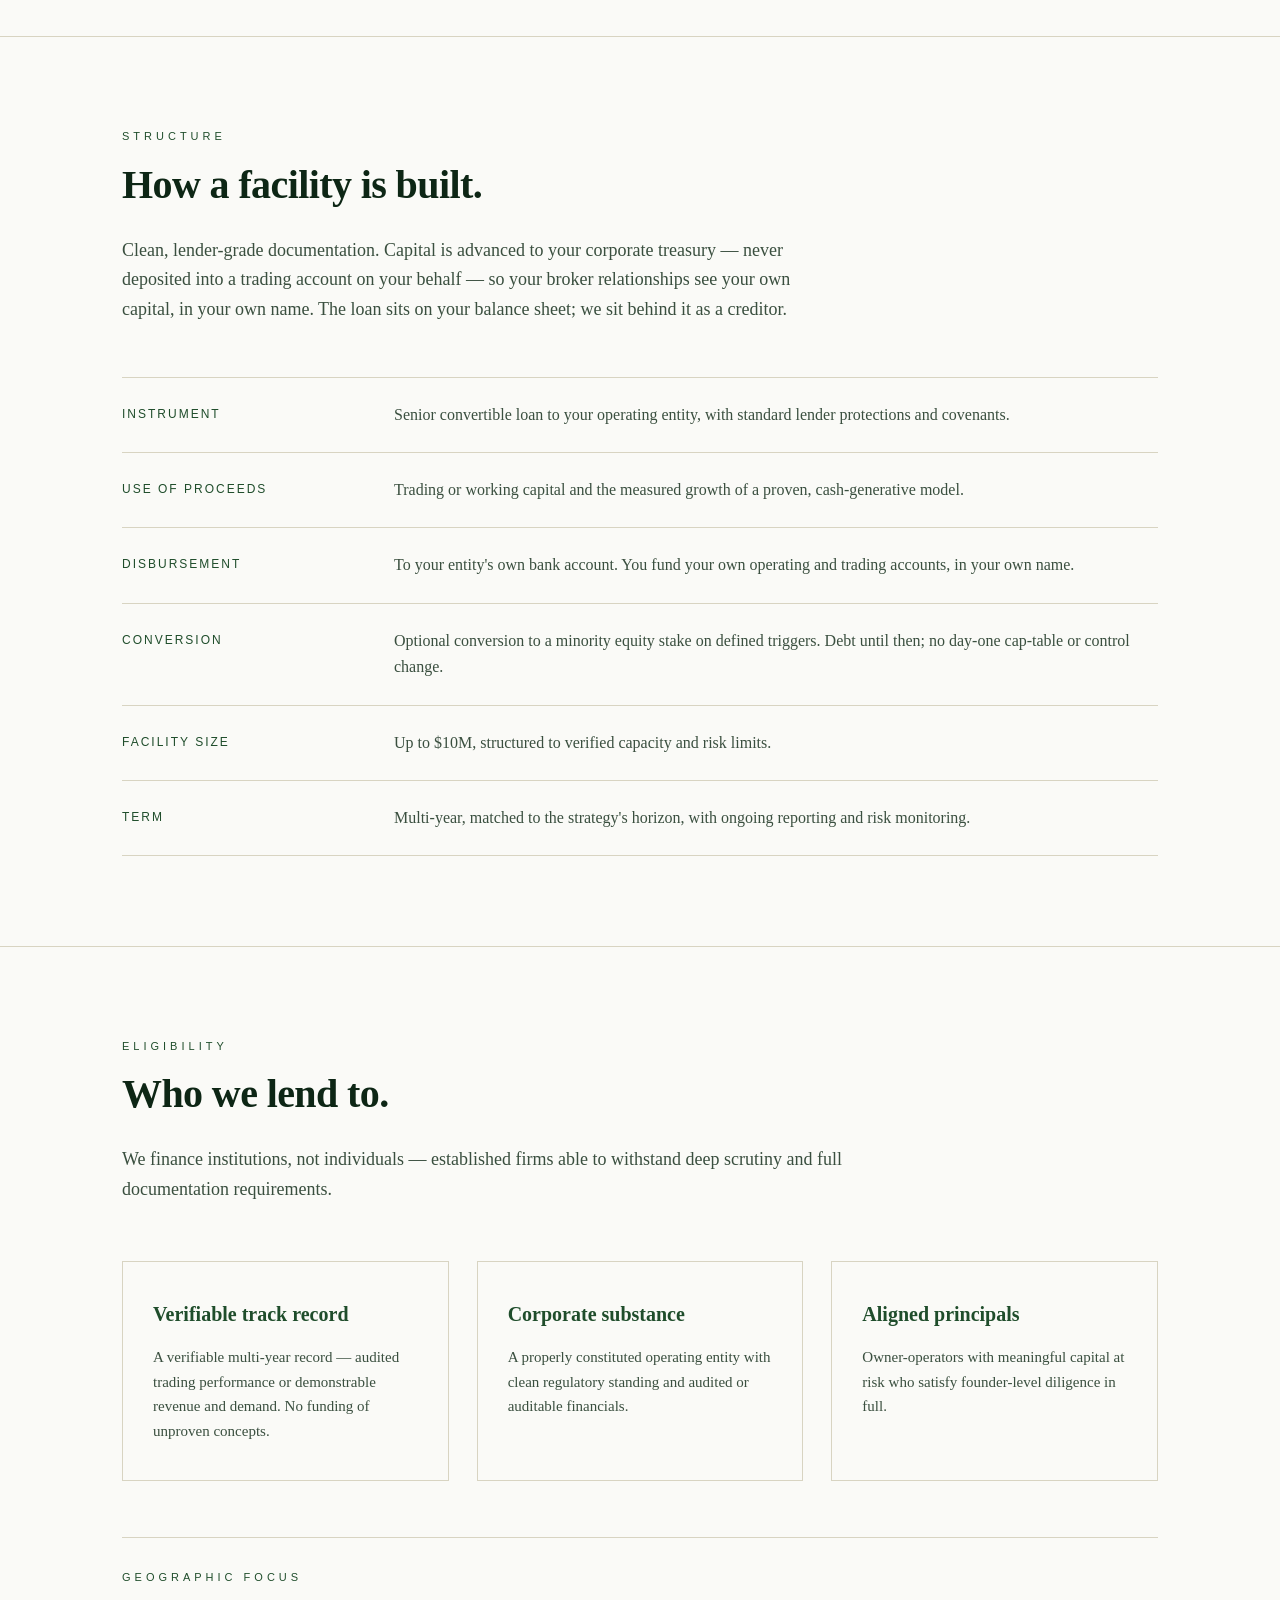
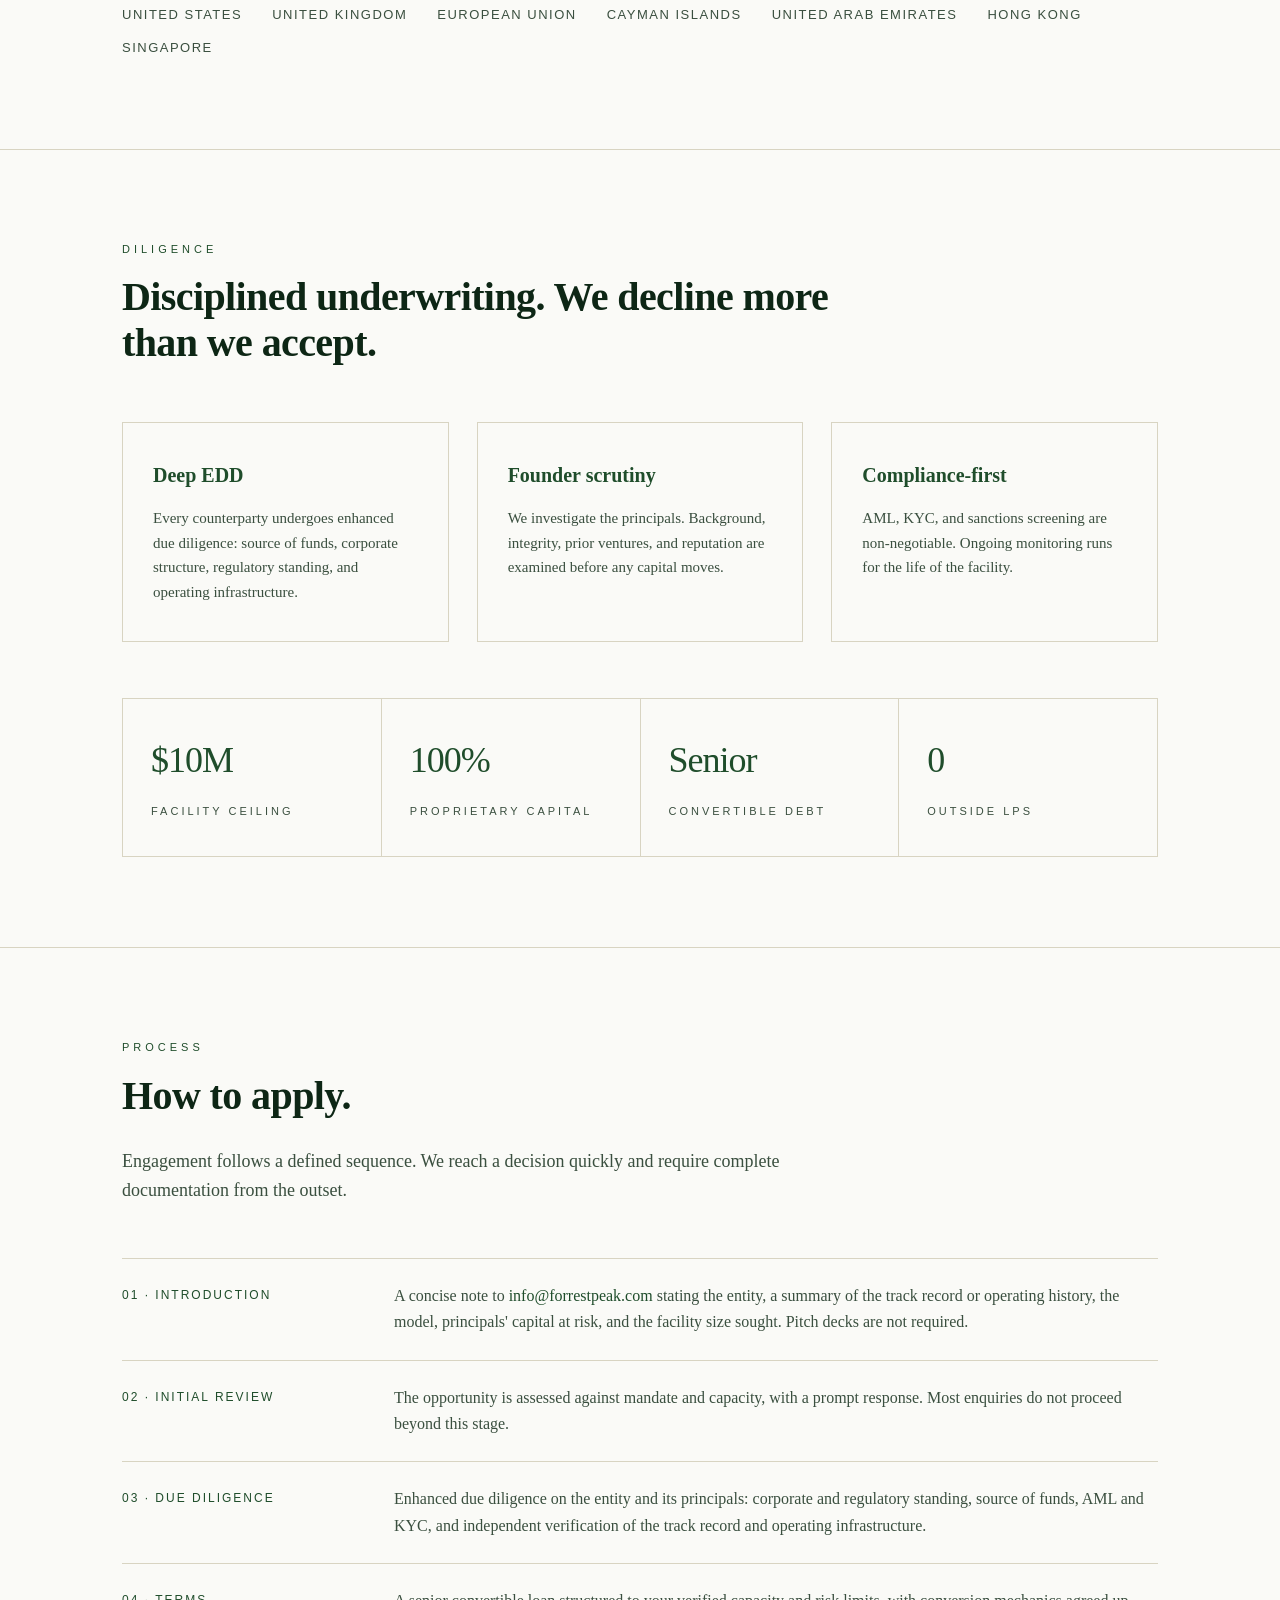
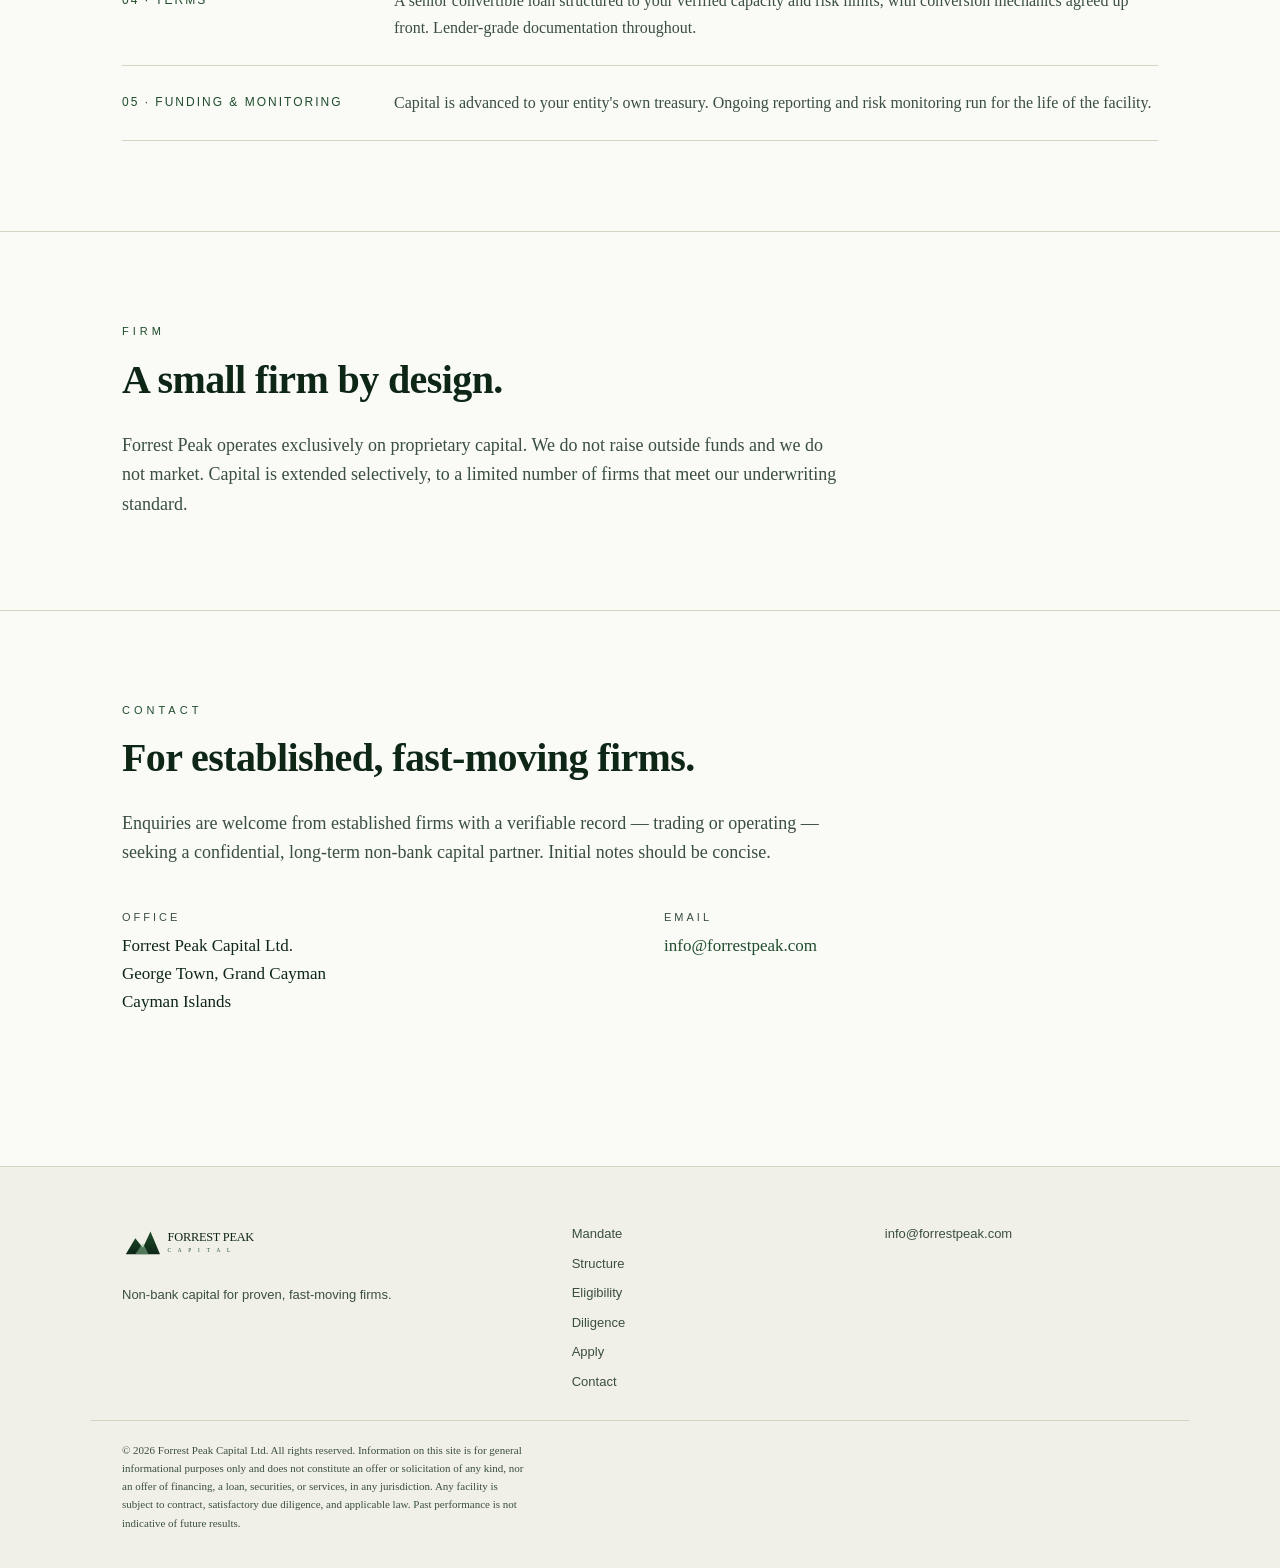
==== commit bf3898bb: "Tighten copy to institutional register; broaden positioning; add geographic focus - Dry institutiona" ====
--- a/index.html
+++ b/index.html
@@ -3,10 +3,10 @@
 <head>
 <meta charset="utf-8">
 <meta name="viewport" content="width=device-width, initial-scale=1">
-<title>Forrest Peak Capital — Non-Bank Capital for Proven Trading Firms</title>
-<meta name="description" content="Forrest Peak Capital provides non-bank growth and liquidity capital to established hedge funds and proprietary trading firms through convertible loans. Proprietary capital, rigorous diligence, facilities up to $10M.">
+<title>Forrest Peak Capital — Non-Bank Capital for Proven, Fast-Moving Firms</title>
+<meta name="description" content="Forrest Peak Capital provides non-bank growth and liquidity capital to established trading firms and high-growth operators through convertible loans. Proprietary capital, rigorous diligence, facilities up to $10M.">
 <meta property="og:title" content="Forrest Peak Capital">
-<meta property="og:description" content="Non-bank convertible-loan capital for proven trading firms. Proprietary capital, rigorous diligence.">
+<meta property="og:description" content="Non-bank convertible-loan capital for proven, fast-moving firms. Proprietary capital, rigorous diligence.">
 <meta property="og:type" content="website">
 <meta property="og:url" content="https://forrestpeak.com/">
 <link rel="icon" type="image/svg+xml" href="logo.svg">
@@ -24,6 +24,7 @@
       <a href="#structure">Structure</a>
       <a href="#eligibility">Eligibility</a>
       <a href="#diligence">Diligence</a>
+      <a href="#process">Apply</a>
       <a href="#contact">Contact</a>
     </nav>
   </div>
@@ -32,12 +33,12 @@
 <section class="hero">
   <div class="wrap">
     <div class="copy">
-      <p class="eyebrow">Forrest Peak Capital · Private Credit to Trading Firms</p>
-      <h1>Non-bank growth capital for<br><em>proven trading firms.</em></h1>
+      <p class="eyebrow">Forrest Peak Capital · Private Credit</p>
+      <h1>Non-bank growth capital for<br><em>proven, fast-moving firms.</em></h1>
       <p class="lede">
-        We provide structured liquidity to established hedge funds and proprietary trading
-        firms through convertible loans — funded from our own balance sheet, up to $10M
-        per facility, advanced to your treasury and traded in your own name.
+        We provide structured liquidity to established trading firms and high-growth
+        operators with demonstrable traction — through convertible loans, funded from our
+        own balance sheet, up to $10M per facility and advanced to your own treasury.
       </p>
       <div class="meta">Cayman Islands · Proprietary Capital</div>
     </div>
@@ -81,26 +82,26 @@
 <section id="mandate">
   <div class="wrap">
     <p class="section-eyebrow">Mandate</p>
-    <h2>We finance proven track record — as a lender, not a fund.</h2>
+    <h2>Private credit for proven, fast-moving firms.</h2>
     <p class="intro">
       Forrest Peak is a non-bank provider of growth and liquidity capital to established
-      trading firms. We deploy proprietary capital through convertible loans: senior
-      financing to your operating entity, with an option to convert into a minority equity
-      stake on agreed terms. Capital reaches your own treasury — you trade it in your own
-      name, through your own broker and prime-brokerage relationships.
+      firms with a proven model — trading desks and high-growth, capital-intensive operators
+      alike. We deploy proprietary capital through convertible loans: senior financing to
+      your operating entity, with an option to convert into a minority equity stake on agreed
+      terms. Capital reaches your own treasury and is deployed in your own name.
     </p>
     <div class="cards">
       <div class="card">
         <h3>Proprietary capital</h3>
-        <p>Our own balance sheet. No outside LPs, no fund-of-funds layering, no redemption pressure passed down to you.</p>
+        <p>Deployed from our own balance sheet. No outside LPs, no fund-of-funds layering, no redemption risk.</p>
       </div>
       <div class="card">
         <h3>Convertible structure</h3>
-        <p>Debt first, with a defined and minority path to equity. Aligned for the long term without surrendering control of your firm.</p>
+        <p>Senior debt with a defined, minority conversion option. No day-one change of control or cap-table dilution.</p>
       </div>
       <div class="card">
         <h3>Up to $10M</h3>
-        <p>Sized per facility to verified trading capacity and balance-sheet strength — not to a marketing target.</p>
+        <p>Sized per facility to verified trading capacity and balance-sheet strength.</p>
       </div>
     </div>
   </div>
@@ -118,8 +119,8 @@
     </p>
     <dl class="terms">
       <div class="term"><dt>Instrument</dt><dd>Senior convertible loan to your operating entity, with standard lender protections and covenants.</dd></div>
-      <div class="term"><dt>Use of proceeds</dt><dd>Trading capital, working capital, and measured growth of an already-proven strategy.</dd></div>
-      <div class="term"><dt>Disbursement</dt><dd>To your entity's own bank account. You fund your own trading and prime-brokerage accounts, in your own name.</dd></div>
+      <div class="term"><dt>Use of proceeds</dt><dd>Trading or working capital and the measured growth of a proven, cash-generative model.</dd></div>
+      <div class="term"><dt>Disbursement</dt><dd>To your entity's own bank account. You fund your own operating and trading accounts, in your own name.</dd></div>
       <div class="term"><dt>Conversion</dt><dd>Optional conversion to a minority equity stake on defined triggers. Debt until then; no day-one cap-table or control change.</dd></div>
       <div class="term"><dt>Facility size</dt><dd>Up to $10M, structured to verified capacity and risk limits.</dd></div>
       <div class="term"><dt>Term</dt><dd>Multi-year, matched to the strategy's horizon, with ongoing reporting and risk monitoring.</dd></div>
@@ -132,13 +133,13 @@
     <p class="section-eyebrow">Eligibility</p>
     <h2>Who we lend to.</h2>
     <p class="intro">
-      We finance institutions, not individuals — established firms that can withstand deep
-      scrutiny and document everything we will ask for.
+      We finance institutions, not individuals — established firms able to withstand deep
+      scrutiny and full documentation requirements.
     </p>
     <div class="cards">
       <div class="card">
         <h3>Verifiable track record</h3>
-        <p>A real, auditable multi-year performance history in liquid, mark-to-market markets. No incubation of unproven strategies.</p>
+        <p>A verifiable multi-year record — audited trading performance or demonstrable revenue and demand. No funding of unproven concepts.</p>
       </div>
       <div class="card">
         <h3>Corporate substance</h3>
@@ -146,8 +147,20 @@
       </div>
       <div class="card">
         <h3>Aligned principals</h3>
-        <p>Owner-operators with meaningful capital of their own at risk, who clear founder-level diligence without reservation.</p>
-      </div>
+        <p>Owner-operators with meaningful capital at risk who satisfy founder-level diligence in full.</p>
+      </div>
+    </div>
+    <div class="geo">
+      <p class="geo-label">Geographic focus</p>
+      <ul class="geo-list">
+        <li>United States</li>
+        <li>United Kingdom</li>
+        <li>European Union</li>
+        <li>Cayman Islands</li>
+        <li>United Arab Emirates</li>
+        <li>Hong Kong</li>
+        <li>Singapore</li>
+      </ul>
     </div>
   </div>
 </section>
@@ -155,11 +168,11 @@
 <section id="diligence">
   <div class="wrap">
     <p class="section-eyebrow">Diligence</p>
-    <h2>Rigorous by default. We decline more than we accept.</h2>
+    <h2>Disciplined underwriting. We decline more than we accept.</h2>
     <div class="cards">
       <div class="card">
         <h3>Deep EDD</h3>
-        <p>Every counterparty undergoes enhanced due diligence: source of funds, corporate structure, regulatory standing, and trading infrastructure.</p>
+        <p>Every counterparty undergoes enhanced due diligence: source of funds, corporate structure, regulatory standing, and operating infrastructure.</p>
       </div>
       <div class="card">
         <h3>Founder scrutiny</h3>
@@ -179,15 +192,32 @@
   </div>
 </section>
 
+<section id="process">
+  <div class="wrap">
+    <p class="section-eyebrow">Process</p>
+    <h2>How to apply.</h2>
+    <p class="intro">
+      Engagement follows a defined sequence. We reach a decision quickly and require
+      complete documentation from the outset.
+    </p>
+    <dl class="terms">
+      <div class="term"><dt>01 · Introduction</dt><dd>A concise note to <a href="mailto:info@forrestpeak.com">info@forrestpeak.com</a> stating the entity, a summary of the track record or operating history, the model, principals' capital at risk, and the facility size sought. Pitch decks are not required.</dd></div>
+      <div class="term"><dt>02 · Initial review</dt><dd>The opportunity is assessed against mandate and capacity, with a prompt response. Most enquiries do not proceed beyond this stage.</dd></div>
+      <div class="term"><dt>03 · Due diligence</dt><dd>Enhanced due diligence on the entity and its principals: corporate and regulatory standing, source of funds, AML and KYC, and independent verification of the track record and operating infrastructure.</dd></div>
+      <div class="term"><dt>04 · Terms</dt><dd>A senior convertible loan structured to your verified capacity and risk limits, with conversion mechanics agreed up front. Lender-grade documentation throughout.</dd></div>
+      <div class="term"><dt>05 · Funding &amp; monitoring</dt><dd>Capital is advanced to your entity's own treasury. Ongoing reporting and risk monitoring run for the life of the facility.</dd></div>
+    </dl>
+  </div>
+</section>
+
 <section id="firm">
   <div class="wrap">
     <p class="section-eyebrow">Firm</p>
     <h2>A small firm by design.</h2>
     <p class="intro">
       Forrest Peak operates exclusively on proprietary capital. We do not raise outside
-      funds, we do not market, and we do not chase volume. We extend capital selectively,
-      to a small number of trading firms we have diligenced to our own standard — quietly,
-      on our own schedule, against our own clock.
+      funds and we do not market. Capital is extended selectively, to a limited number of
+      firms that meet our underwriting standard.
     </p>
   </div>
 </section>
@@ -195,11 +225,11 @@
 <section id="contact">
   <div class="wrap">
     <p class="section-eyebrow">Contact</p>
-    <h2>If you run a proven book.</h2>
-    <p class="intro">
-      Reach out only if you operate an established trading firm with a verifiable track
-      record and are seeking a discreet, long-term non-bank capital partner. Brief notes
-      preferred — and expect questions.
+    <h2>For established, fast-moving firms.</h2>
+    <p class="intro">
+      Enquiries are welcome from established firms with a verifiable record — trading or
+      operating — seeking a confidential, long-term non-bank capital partner. Initial notes
+      should be concise.
     </p>
     <div class="row">
       <div>
@@ -222,13 +252,14 @@
   <div class="wrap">
     <div>
       <img src="logo.svg" alt="Forrest Peak Capital">
-      <p style="margin-top:14px;">Non-bank capital for proven trading firms.</p>
+      <p style="margin-top:14px;">Non-bank capital for proven, fast-moving firms.</p>
     </div>
     <div class="nav-col">
       <a href="#mandate">Mandate</a>
       <a href="#structure">Structure</a>
       <a href="#eligibility">Eligibility</a>
       <a href="#diligence">Diligence</a>
+      <a href="#process">Apply</a>
       <a href="#contact">Contact</a>
     </div>
     <div class="nav-col">
--- a/style.css
+++ b/style.css
@@ -154,6 +154,20 @@
   font-family: -apple-system, BlinkMacSystemFont, 'Helvetica Neue', sans-serif;
 }
 .terms dd { font-size: 16px; color: var(--ink-soft); }
+
+/* geographic focus */
+.geo { margin-top: 56px; border-top: 1px solid var(--line); padding-top: 30px; }
+.geo-label {
+  font-size: 11px; letter-spacing: 4px; text-transform: uppercase;
+  color: var(--accent); margin-bottom: 18px;
+  font-family: -apple-system, BlinkMacSystemFont, 'Helvetica Neue', sans-serif;
+}
+.geo-list { list-style: none; display: flex; flex-wrap: wrap; gap: 12px 30px; }
+.geo-list li {
+  font-size: 13px; letter-spacing: 1.5px; text-transform: uppercase;
+  color: var(--ink-soft);
+  font-family: -apple-system, BlinkMacSystemFont, 'Helvetica Neue', sans-serif;
+}
 
 #contact .row {
   display: grid; grid-template-columns: 1fr 1fr; gap: 48px;
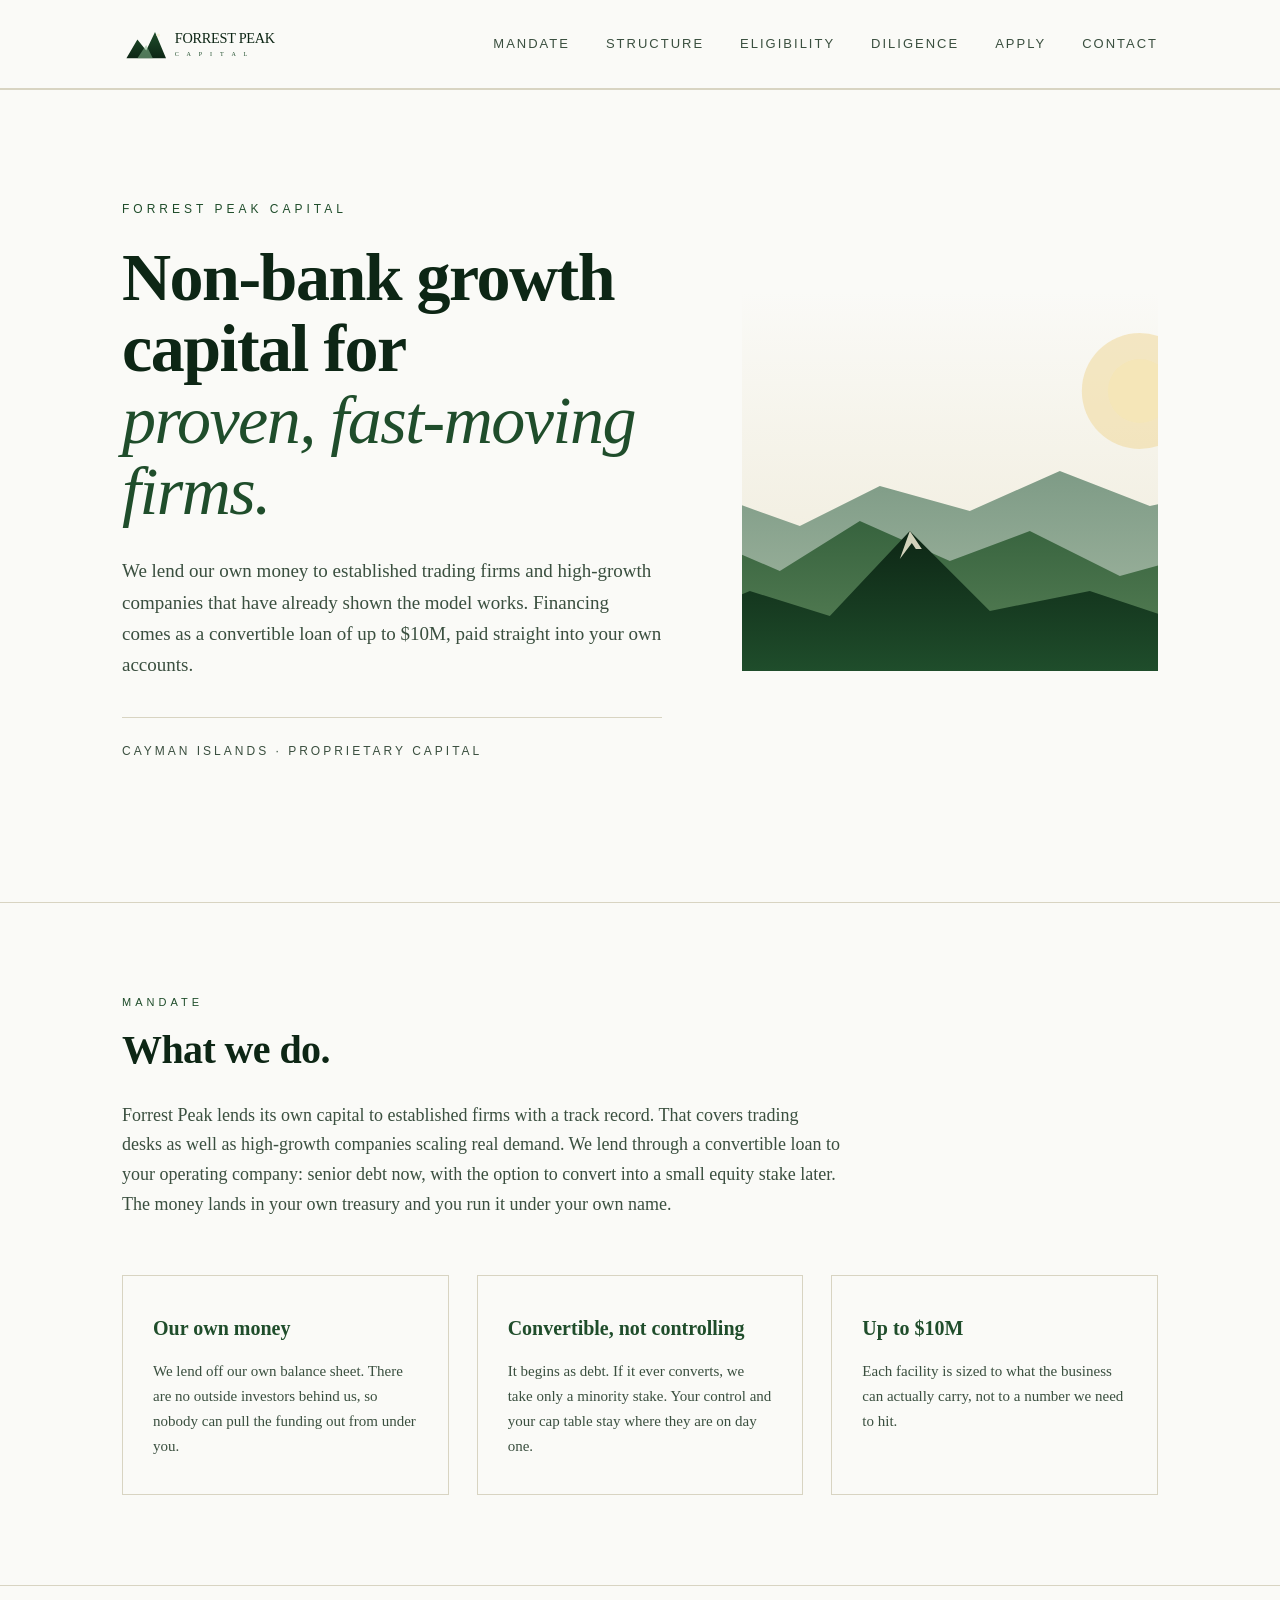
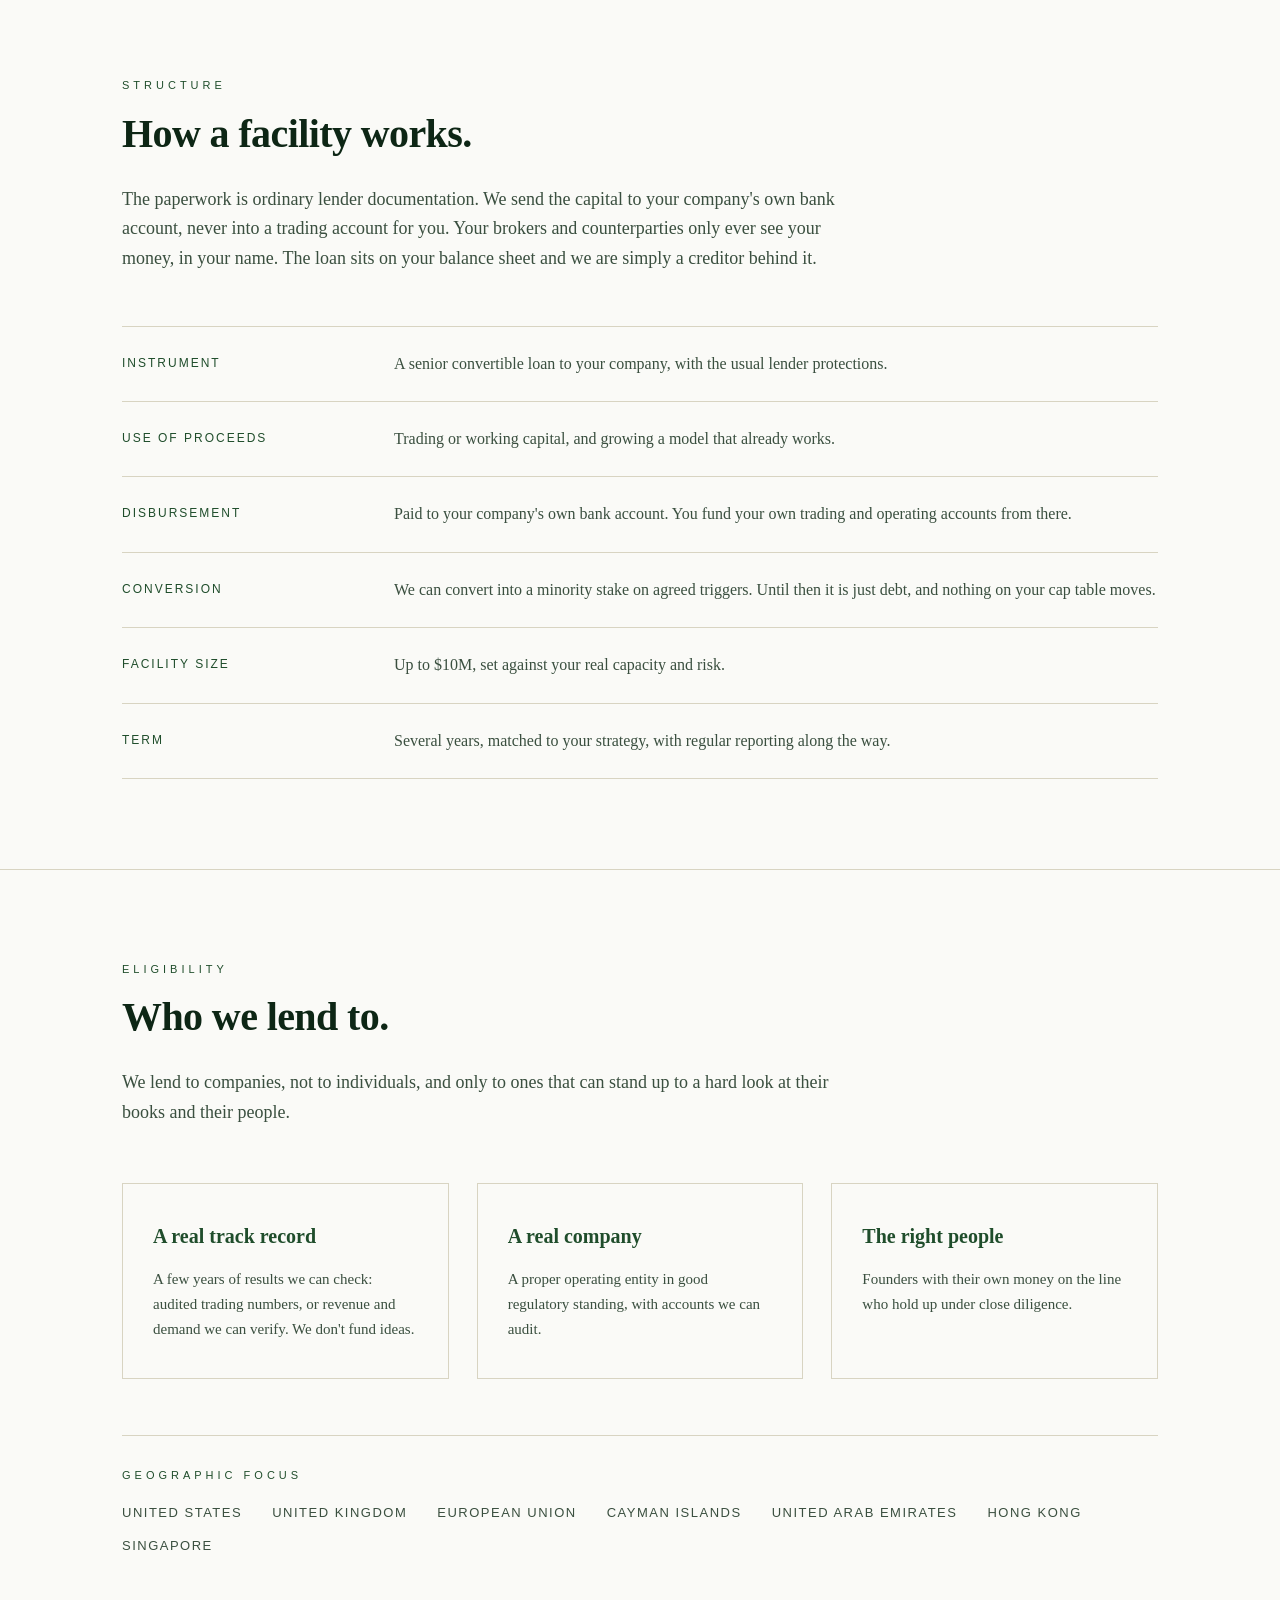
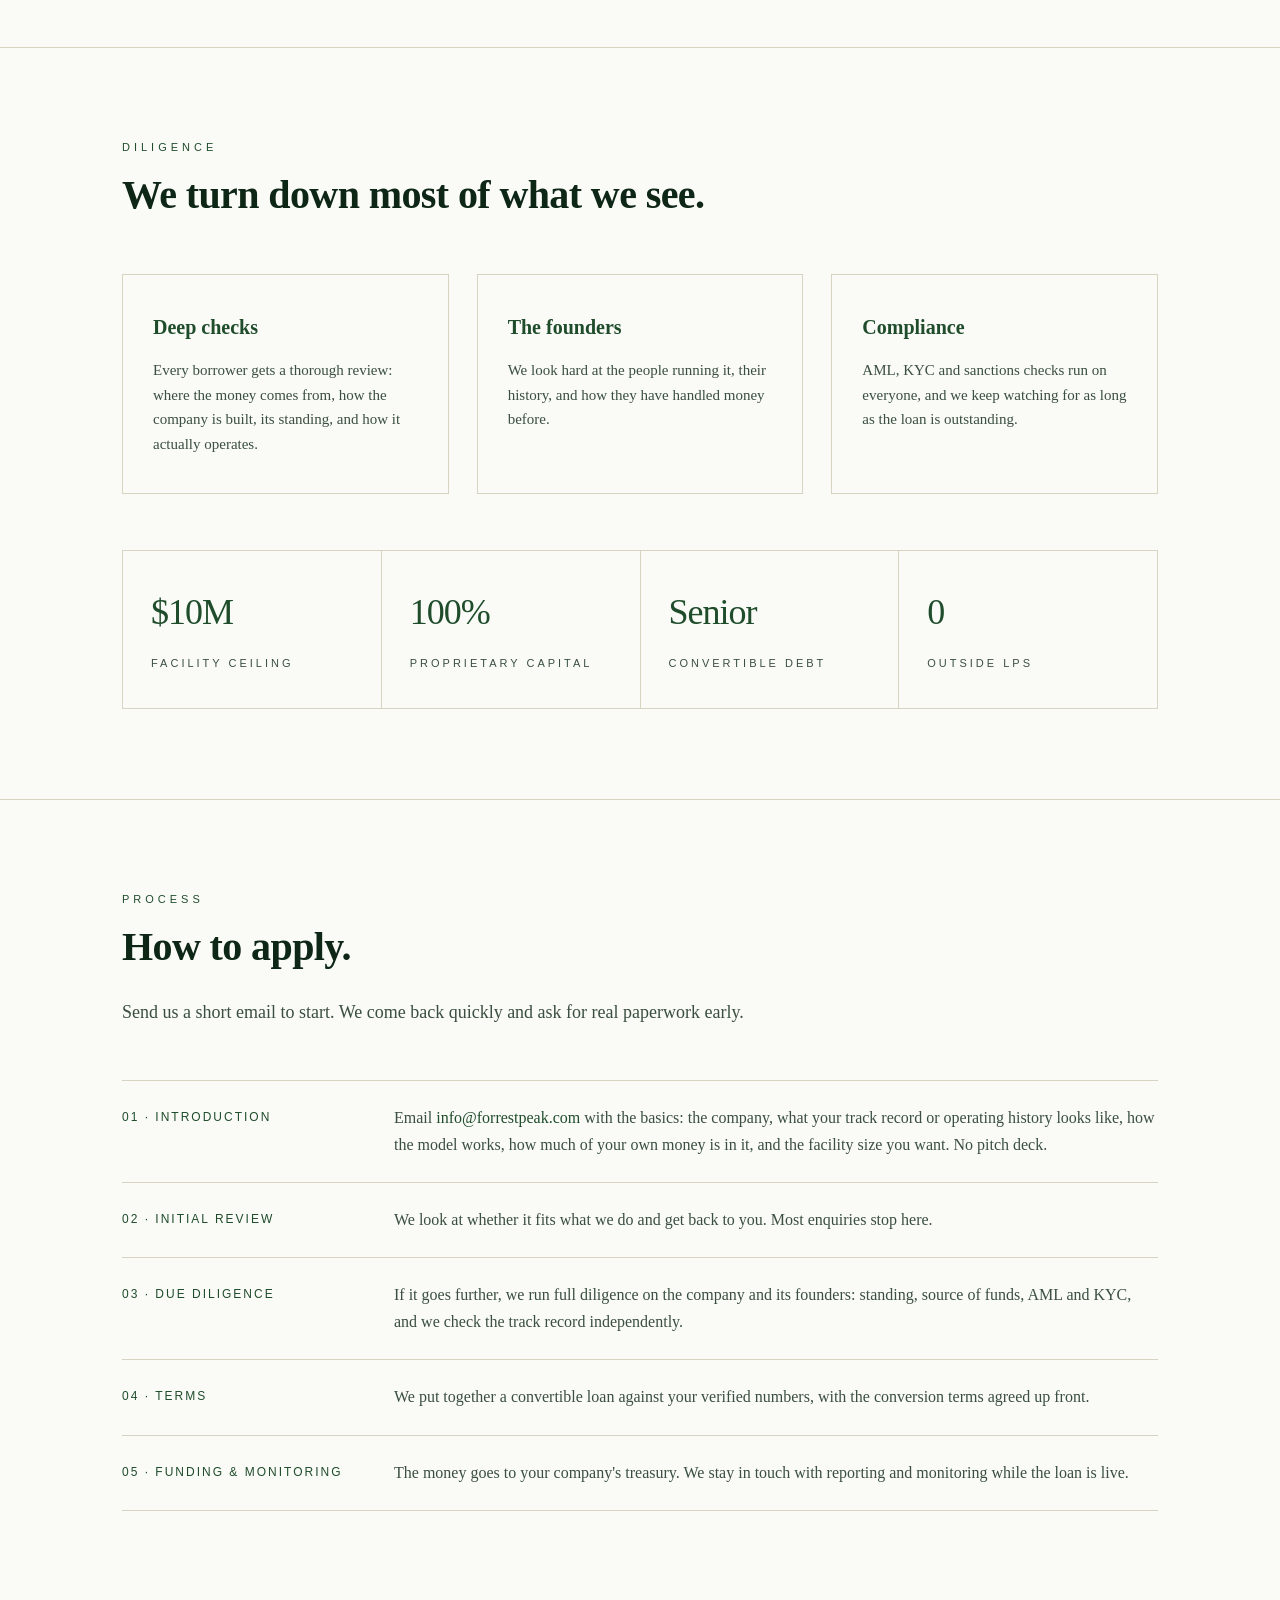
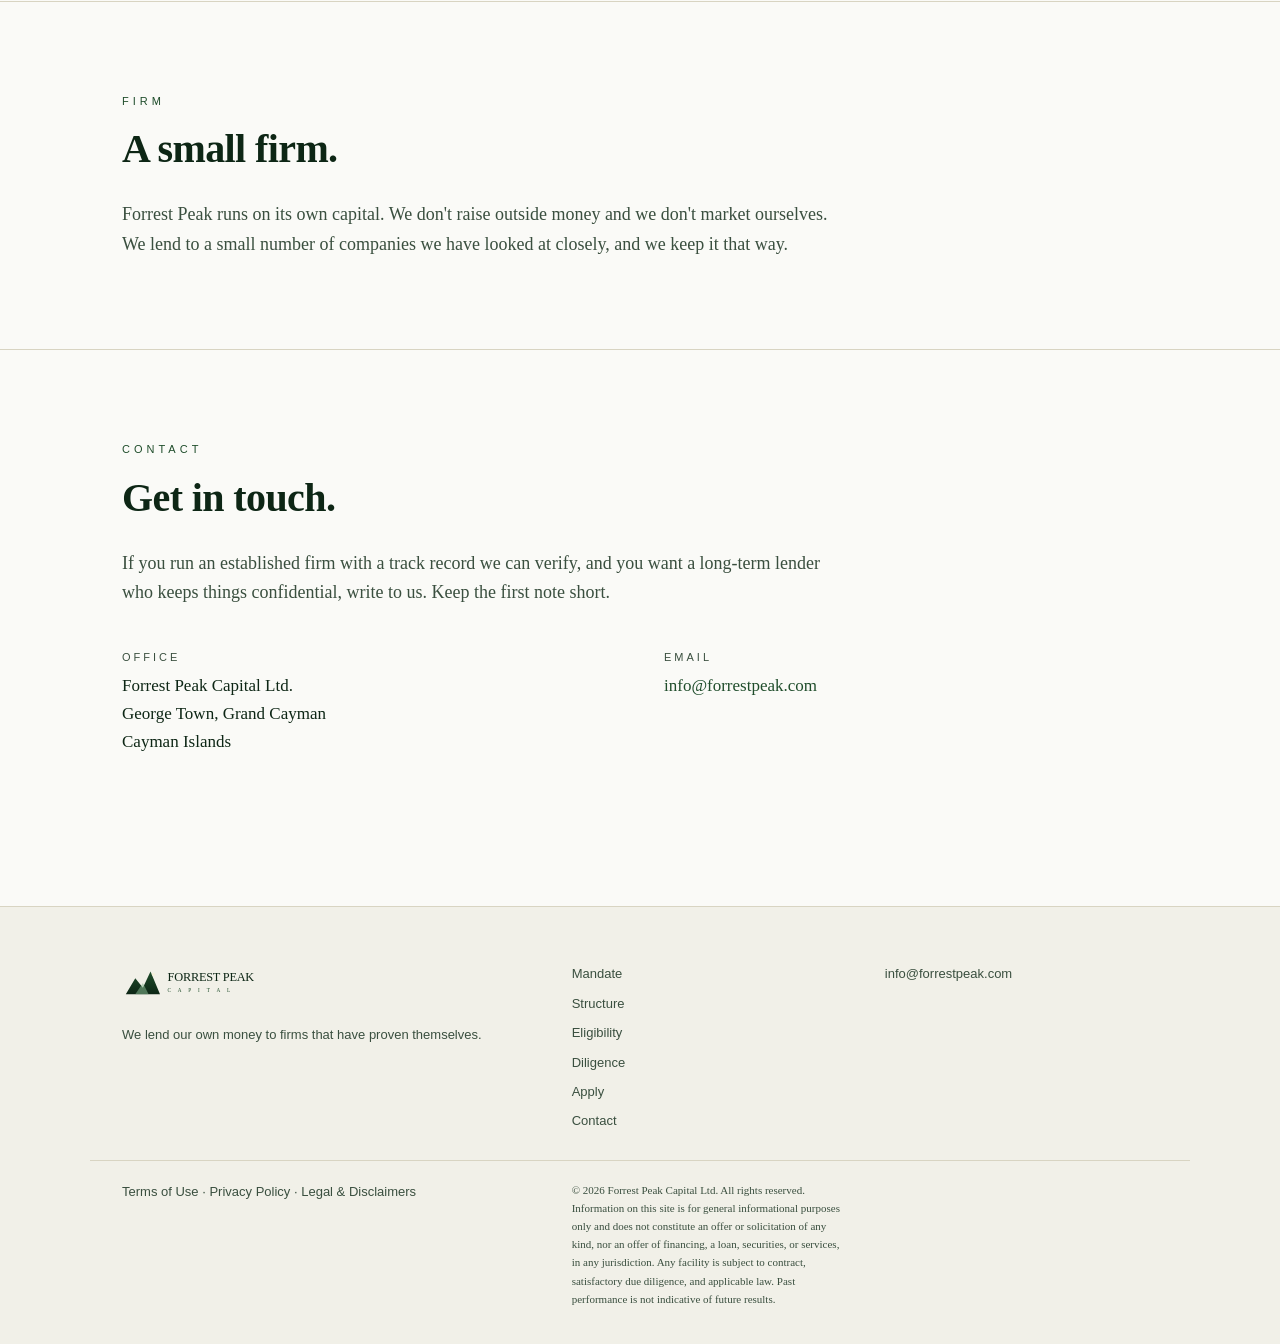
==== commit 7e8fc97b: "De-AI copy to plain human register; add legal pages - Rewrite all site copy in plain, direct languag" ====
--- a/index.html
+++ b/index.html
@@ -4,9 +4,9 @@
 <meta charset="utf-8">
 <meta name="viewport" content="width=device-width, initial-scale=1">
 <title>Forrest Peak Capital — Non-Bank Capital for Proven, Fast-Moving Firms</title>
-<meta name="description" content="Forrest Peak Capital provides non-bank growth and liquidity capital to established trading firms and high-growth operators through convertible loans. Proprietary capital, rigorous diligence, facilities up to $10M.">
+<meta name="description" content="Forrest Peak Capital lends its own money to established trading firms and high-growth companies through convertible loans of up to $10M. Private capital, serious diligence.">
 <meta property="og:title" content="Forrest Peak Capital">
-<meta property="og:description" content="Non-bank convertible-loan capital for proven, fast-moving firms. Proprietary capital, rigorous diligence.">
+<meta property="og:description" content="We lend our own capital to firms that have already proven themselves. Convertible loans up to $10M.">
 <meta property="og:type" content="website">
 <meta property="og:url" content="https://forrestpeak.com/">
 <link rel="icon" type="image/svg+xml" href="logo.svg">
@@ -33,12 +33,12 @@
 <section class="hero">
   <div class="wrap">
     <div class="copy">
-      <p class="eyebrow">Forrest Peak Capital · Private Credit</p>
+      <p class="eyebrow">Forrest Peak Capital</p>
       <h1>Non-bank growth capital for<br><em>proven, fast-moving firms.</em></h1>
       <p class="lede">
-        We provide structured liquidity to established trading firms and high-growth
-        operators with demonstrable traction — through convertible loans, funded from our
-        own balance sheet, up to $10M per facility and advanced to your own treasury.
+        We lend our own money to established trading firms and high-growth companies that
+        have already shown the model works. Financing comes as a convertible loan of up to
+        $10M, paid straight into your own accounts.
       </p>
       <div class="meta">Cayman Islands · Proprietary Capital</div>
     </div>
@@ -82,26 +82,26 @@
 <section id="mandate">
   <div class="wrap">
     <p class="section-eyebrow">Mandate</p>
-    <h2>Private credit for proven, fast-moving firms.</h2>
-    <p class="intro">
-      Forrest Peak is a non-bank provider of growth and liquidity capital to established
-      firms with a proven model — trading desks and high-growth, capital-intensive operators
-      alike. We deploy proprietary capital through convertible loans: senior financing to
-      your operating entity, with an option to convert into a minority equity stake on agreed
-      terms. Capital reaches your own treasury and is deployed in your own name.
+    <h2>What we do.</h2>
+    <p class="intro">
+      Forrest Peak lends its own capital to established firms with a track record. That
+      covers trading desks as well as high-growth companies scaling real demand. We lend
+      through a convertible loan to your operating company: senior debt now, with the
+      option to convert into a small equity stake later. The money lands in your own
+      treasury and you run it under your own name.
     </p>
     <div class="cards">
       <div class="card">
-        <h3>Proprietary capital</h3>
-        <p>Deployed from our own balance sheet. No outside LPs, no fund-of-funds layering, no redemption risk.</p>
-      </div>
-      <div class="card">
-        <h3>Convertible structure</h3>
-        <p>Senior debt with a defined, minority conversion option. No day-one change of control or cap-table dilution.</p>
+        <h3>Our own money</h3>
+        <p>We lend off our own balance sheet. There are no outside investors behind us, so nobody can pull the funding out from under you.</p>
+      </div>
+      <div class="card">
+        <h3>Convertible, not controlling</h3>
+        <p>It begins as debt. If it ever converts, we take only a minority stake. Your control and your cap table stay where they are on day one.</p>
       </div>
       <div class="card">
         <h3>Up to $10M</h3>
-        <p>Sized per facility to verified trading capacity and balance-sheet strength.</p>
+        <p>Each facility is sized to what the business can actually carry, not to a number we need to hit.</p>
       </div>
     </div>
   </div>
@@ -110,20 +110,20 @@
 <section id="structure">
   <div class="wrap">
     <p class="section-eyebrow">Structure</p>
-    <h2>How a facility is built.</h2>
-    <p class="intro">
-      Clean, lender-grade documentation. Capital is advanced to your corporate treasury —
-      never deposited into a trading account on your behalf — so your broker relationships
-      see your own capital, in your own name. The loan sits on your balance sheet; we sit
-      behind it as a creditor.
+    <h2>How a facility works.</h2>
+    <p class="intro">
+      The paperwork is ordinary lender documentation. We send the capital to your
+      company's own bank account, never into a trading account for you. Your brokers and
+      counterparties only ever see your money, in your name. The loan sits on your balance
+      sheet and we are simply a creditor behind it.
     </p>
     <dl class="terms">
-      <div class="term"><dt>Instrument</dt><dd>Senior convertible loan to your operating entity, with standard lender protections and covenants.</dd></div>
-      <div class="term"><dt>Use of proceeds</dt><dd>Trading or working capital and the measured growth of a proven, cash-generative model.</dd></div>
-      <div class="term"><dt>Disbursement</dt><dd>To your entity's own bank account. You fund your own operating and trading accounts, in your own name.</dd></div>
-      <div class="term"><dt>Conversion</dt><dd>Optional conversion to a minority equity stake on defined triggers. Debt until then; no day-one cap-table or control change.</dd></div>
-      <div class="term"><dt>Facility size</dt><dd>Up to $10M, structured to verified capacity and risk limits.</dd></div>
-      <div class="term"><dt>Term</dt><dd>Multi-year, matched to the strategy's horizon, with ongoing reporting and risk monitoring.</dd></div>
+      <div class="term"><dt>Instrument</dt><dd>A senior convertible loan to your company, with the usual lender protections.</dd></div>
+      <div class="term"><dt>Use of proceeds</dt><dd>Trading or working capital, and growing a model that already works.</dd></div>
+      <div class="term"><dt>Disbursement</dt><dd>Paid to your company's own bank account. You fund your own trading and operating accounts from there.</dd></div>
+      <div class="term"><dt>Conversion</dt><dd>We can convert into a minority stake on agreed triggers. Until then it is just debt, and nothing on your cap table moves.</dd></div>
+      <div class="term"><dt>Facility size</dt><dd>Up to $10M, set against your real capacity and risk.</dd></div>
+      <div class="term"><dt>Term</dt><dd>Several years, matched to your strategy, with regular reporting along the way.</dd></div>
     </dl>
   </div>
 </section>
@@ -133,21 +133,21 @@
     <p class="section-eyebrow">Eligibility</p>
     <h2>Who we lend to.</h2>
     <p class="intro">
-      We finance institutions, not individuals — established firms able to withstand deep
-      scrutiny and full documentation requirements.
+      We lend to companies, not to individuals, and only to ones that can stand up to a
+      hard look at their books and their people.
     </p>
     <div class="cards">
       <div class="card">
-        <h3>Verifiable track record</h3>
-        <p>A verifiable multi-year record — audited trading performance or demonstrable revenue and demand. No funding of unproven concepts.</p>
-      </div>
-      <div class="card">
-        <h3>Corporate substance</h3>
-        <p>A properly constituted operating entity with clean regulatory standing and audited or auditable financials.</p>
-      </div>
-      <div class="card">
-        <h3>Aligned principals</h3>
-        <p>Owner-operators with meaningful capital at risk who satisfy founder-level diligence in full.</p>
+        <h3>A real track record</h3>
+        <p>A few years of results we can check: audited trading numbers, or revenue and demand we can verify. We don't fund ideas.</p>
+      </div>
+      <div class="card">
+        <h3>A real company</h3>
+        <p>A proper operating entity in good regulatory standing, with accounts we can audit.</p>
+      </div>
+      <div class="card">
+        <h3>The right people</h3>
+        <p>Founders with their own money on the line who hold up under close diligence.</p>
       </div>
     </div>
     <div class="geo">
@@ -168,19 +168,19 @@
 <section id="diligence">
   <div class="wrap">
     <p class="section-eyebrow">Diligence</p>
-    <h2>Disciplined underwriting. We decline more than we accept.</h2>
+    <h2>We turn down most of what we see.</h2>
     <div class="cards">
       <div class="card">
-        <h3>Deep EDD</h3>
-        <p>Every counterparty undergoes enhanced due diligence: source of funds, corporate structure, regulatory standing, and operating infrastructure.</p>
-      </div>
-      <div class="card">
-        <h3>Founder scrutiny</h3>
-        <p>We investigate the principals. Background, integrity, prior ventures, and reputation are examined before any capital moves.</p>
-      </div>
-      <div class="card">
-        <h3>Compliance-first</h3>
-        <p>AML, KYC, and sanctions screening are non-negotiable. Ongoing monitoring runs for the life of the facility.</p>
+        <h3>Deep checks</h3>
+        <p>Every borrower gets a thorough review: where the money comes from, how the company is built, its standing, and how it actually operates.</p>
+      </div>
+      <div class="card">
+        <h3>The founders</h3>
+        <p>We look hard at the people running it, their history, and how they have handled money before.</p>
+      </div>
+      <div class="card">
+        <h3>Compliance</h3>
+        <p>AML, KYC and sanctions checks run on everyone, and we keep watching for as long as the loan is outstanding.</p>
       </div>
     </div>
     <div class="metrics">
@@ -197,15 +197,14 @@
     <p class="section-eyebrow">Process</p>
     <h2>How to apply.</h2>
     <p class="intro">
-      Engagement follows a defined sequence. We reach a decision quickly and require
-      complete documentation from the outset.
+      Send us a short email to start. We come back quickly and ask for real paperwork early.
     </p>
     <dl class="terms">
-      <div class="term"><dt>01 · Introduction</dt><dd>A concise note to <a href="mailto:info@forrestpeak.com">info@forrestpeak.com</a> stating the entity, a summary of the track record or operating history, the model, principals' capital at risk, and the facility size sought. Pitch decks are not required.</dd></div>
-      <div class="term"><dt>02 · Initial review</dt><dd>The opportunity is assessed against mandate and capacity, with a prompt response. Most enquiries do not proceed beyond this stage.</dd></div>
-      <div class="term"><dt>03 · Due diligence</dt><dd>Enhanced due diligence on the entity and its principals: corporate and regulatory standing, source of funds, AML and KYC, and independent verification of the track record and operating infrastructure.</dd></div>
-      <div class="term"><dt>04 · Terms</dt><dd>A senior convertible loan structured to your verified capacity and risk limits, with conversion mechanics agreed up front. Lender-grade documentation throughout.</dd></div>
-      <div class="term"><dt>05 · Funding &amp; monitoring</dt><dd>Capital is advanced to your entity's own treasury. Ongoing reporting and risk monitoring run for the life of the facility.</dd></div>
+      <div class="term"><dt>01 · Introduction</dt><dd>Email <a href="mailto:info@forrestpeak.com">info@forrestpeak.com</a> with the basics: the company, what your track record or operating history looks like, how the model works, how much of your own money is in it, and the facility size you want. No pitch deck.</dd></div>
+      <div class="term"><dt>02 · Initial review</dt><dd>We look at whether it fits what we do and get back to you. Most enquiries stop here.</dd></div>
+      <div class="term"><dt>03 · Due diligence</dt><dd>If it goes further, we run full diligence on the company and its founders: standing, source of funds, AML and KYC, and we check the track record independently.</dd></div>
+      <div class="term"><dt>04 · Terms</dt><dd>We put together a convertible loan against your verified numbers, with the conversion terms agreed up front.</dd></div>
+      <div class="term"><dt>05 · Funding &amp; monitoring</dt><dd>The money goes to your company's treasury. We stay in touch with reporting and monitoring while the loan is live.</dd></div>
     </dl>
   </div>
 </section>
@@ -213,11 +212,11 @@
 <section id="firm">
   <div class="wrap">
     <p class="section-eyebrow">Firm</p>
-    <h2>A small firm by design.</h2>
-    <p class="intro">
-      Forrest Peak operates exclusively on proprietary capital. We do not raise outside
-      funds and we do not market. Capital is extended selectively, to a limited number of
-      firms that meet our underwriting standard.
+    <h2>A small firm.</h2>
+    <p class="intro">
+      Forrest Peak runs on its own capital. We don't raise outside money and we don't
+      market ourselves. We lend to a small number of companies we have looked at closely,
+      and we keep it that way.
     </p>
   </div>
 </section>
@@ -225,11 +224,10 @@
 <section id="contact">
   <div class="wrap">
     <p class="section-eyebrow">Contact</p>
-    <h2>For established, fast-moving firms.</h2>
-    <p class="intro">
-      Enquiries are welcome from established firms with a verifiable record — trading or
-      operating — seeking a confidential, long-term non-bank capital partner. Initial notes
-      should be concise.
+    <h2>Get in touch.</h2>
+    <p class="intro">
+      If you run an established firm with a track record we can verify, and you want a
+      long-term lender who keeps things confidential, write to us. Keep the first note short.
     </p>
     <div class="row">
       <div>
@@ -252,7 +250,7 @@
   <div class="wrap">
     <div>
       <img src="logo.svg" alt="Forrest Peak Capital">
-      <p style="margin-top:14px;">Non-bank capital for proven, fast-moving firms.</p>
+      <p style="margin-top:14px;">We lend our own money to firms that have proven themselves.</p>
     </div>
     <div class="nav-col">
       <a href="#mandate">Mandate</a>
@@ -267,6 +265,7 @@
     </div>
   </div>
   <div class="wrap legal">
+    <p class="legal-links"><a href="/terms.html">Terms of Use</a> · <a href="/privacy.html">Privacy Policy</a> · <a href="/disclaimer.html">Legal &amp; Disclaimers</a></p>
     © 2026 Forrest Peak Capital Ltd. All rights reserved.
     Information on this site is for general informational purposes only and does not
     constitute an offer or solicitation of any kind, nor an offer of financing, a loan,
--- a/style.css
+++ b/style.css
@@ -202,7 +202,24 @@
 }
 footer .nav-col { display: flex; flex-direction: column; gap: 8px; }
 
+/* legal pages */
+.legal-page { padding: 70px 0 30px; }
+.legal-page .wrap { max-width: 820px; }
+.legal-page h1 { font-size: 38px; letter-spacing: -0.6px; margin-bottom: 8px; }
+.legal-page .updated {
+  font-size: 12px; letter-spacing: 2px; text-transform: uppercase;
+  color: var(--ink-soft); margin-bottom: 36px;
+  font-family: -apple-system, BlinkMacSystemFont, 'Helvetica Neue', sans-serif;
+}
+.legal-page h2 { font-size: 21px; margin: 38px 0 12px; color: var(--accent); }
+.legal-page p, .legal-page li { font-size: 16px; color: var(--ink-soft); margin-bottom: 14px; }
+.legal-page ul { padding-left: 22px; margin-bottom: 14px; }
+.legal-page a { color: var(--accent); }
+.legal-links { margin-bottom: 12px; }
+.legal-links a { color: var(--ink-soft); }
+
 @media (max-width: 880px) {
+  .legal-page h1 { font-size: 30px; }
   .hero { padding: 60px 0 80px; }
   .hero .wrap { grid-template-columns: 1fr; gap: 40px; }
   .hero h1 { font-size: 44px; }
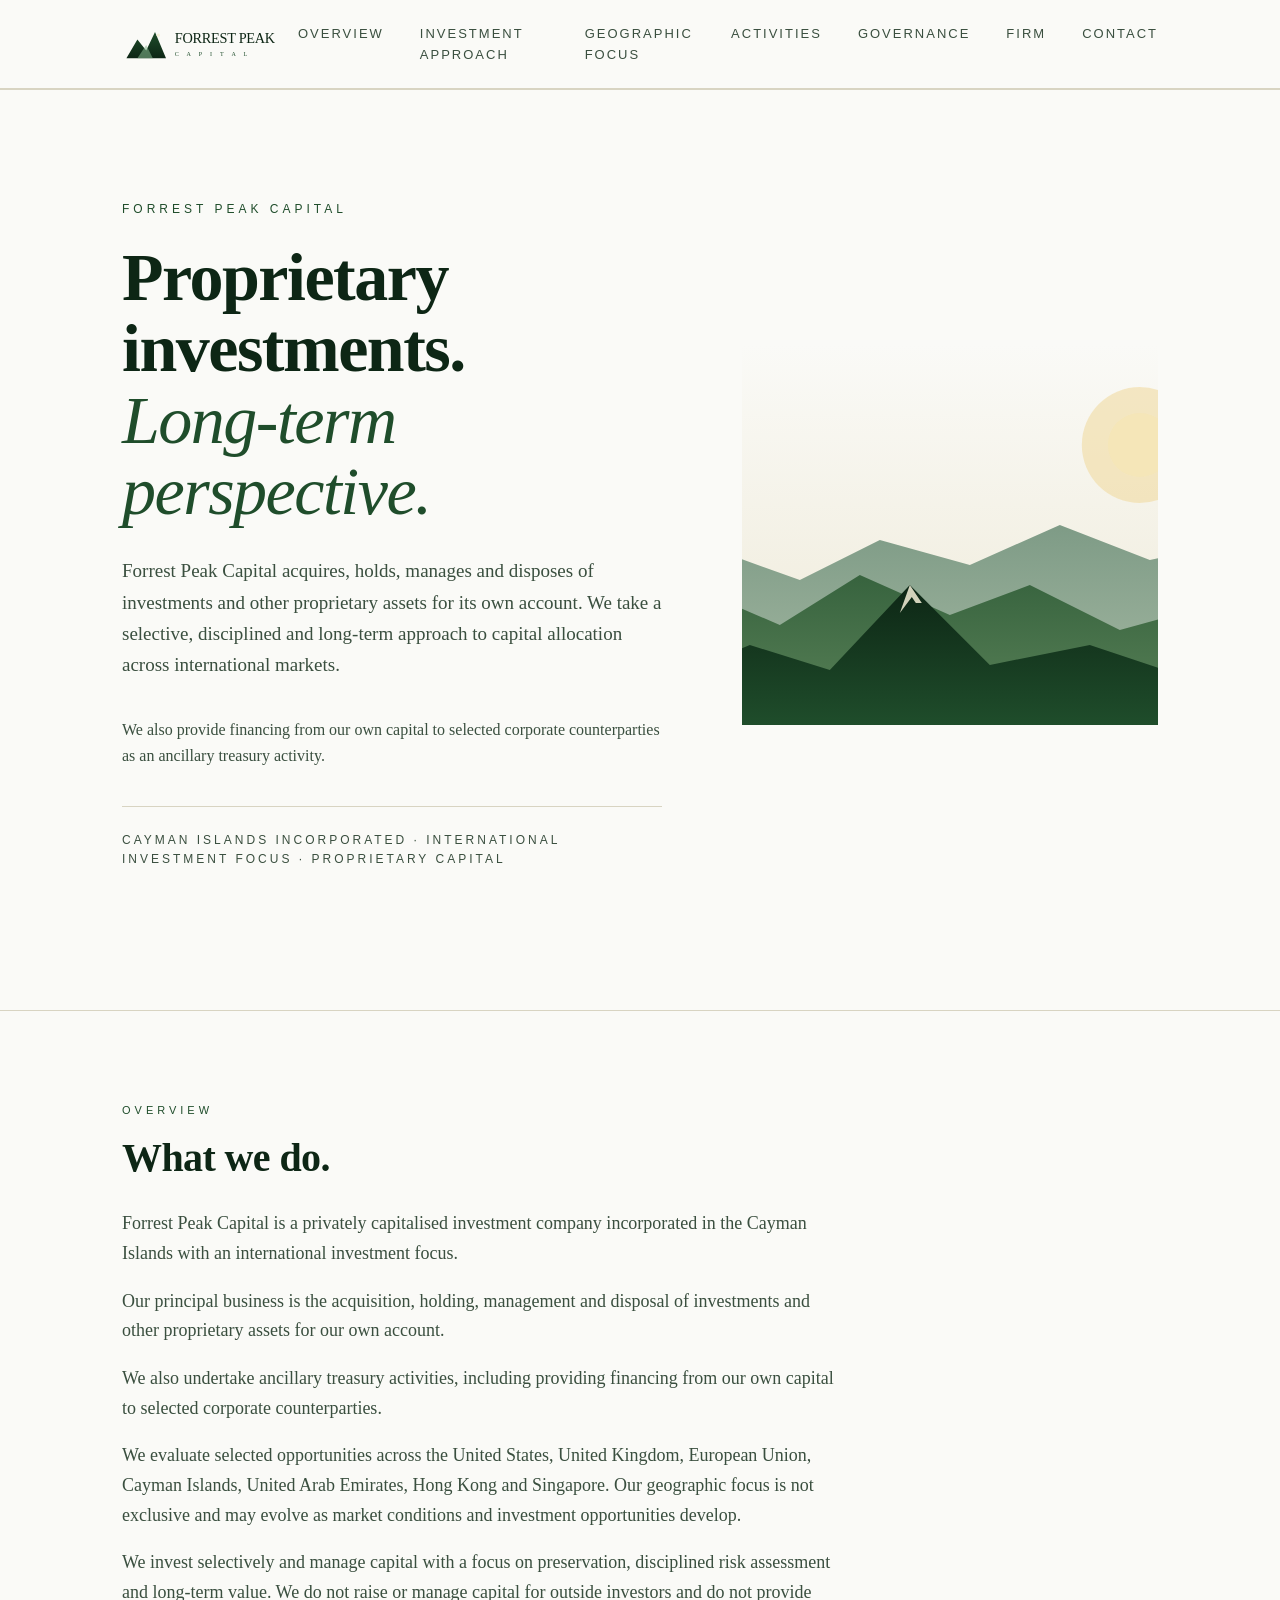
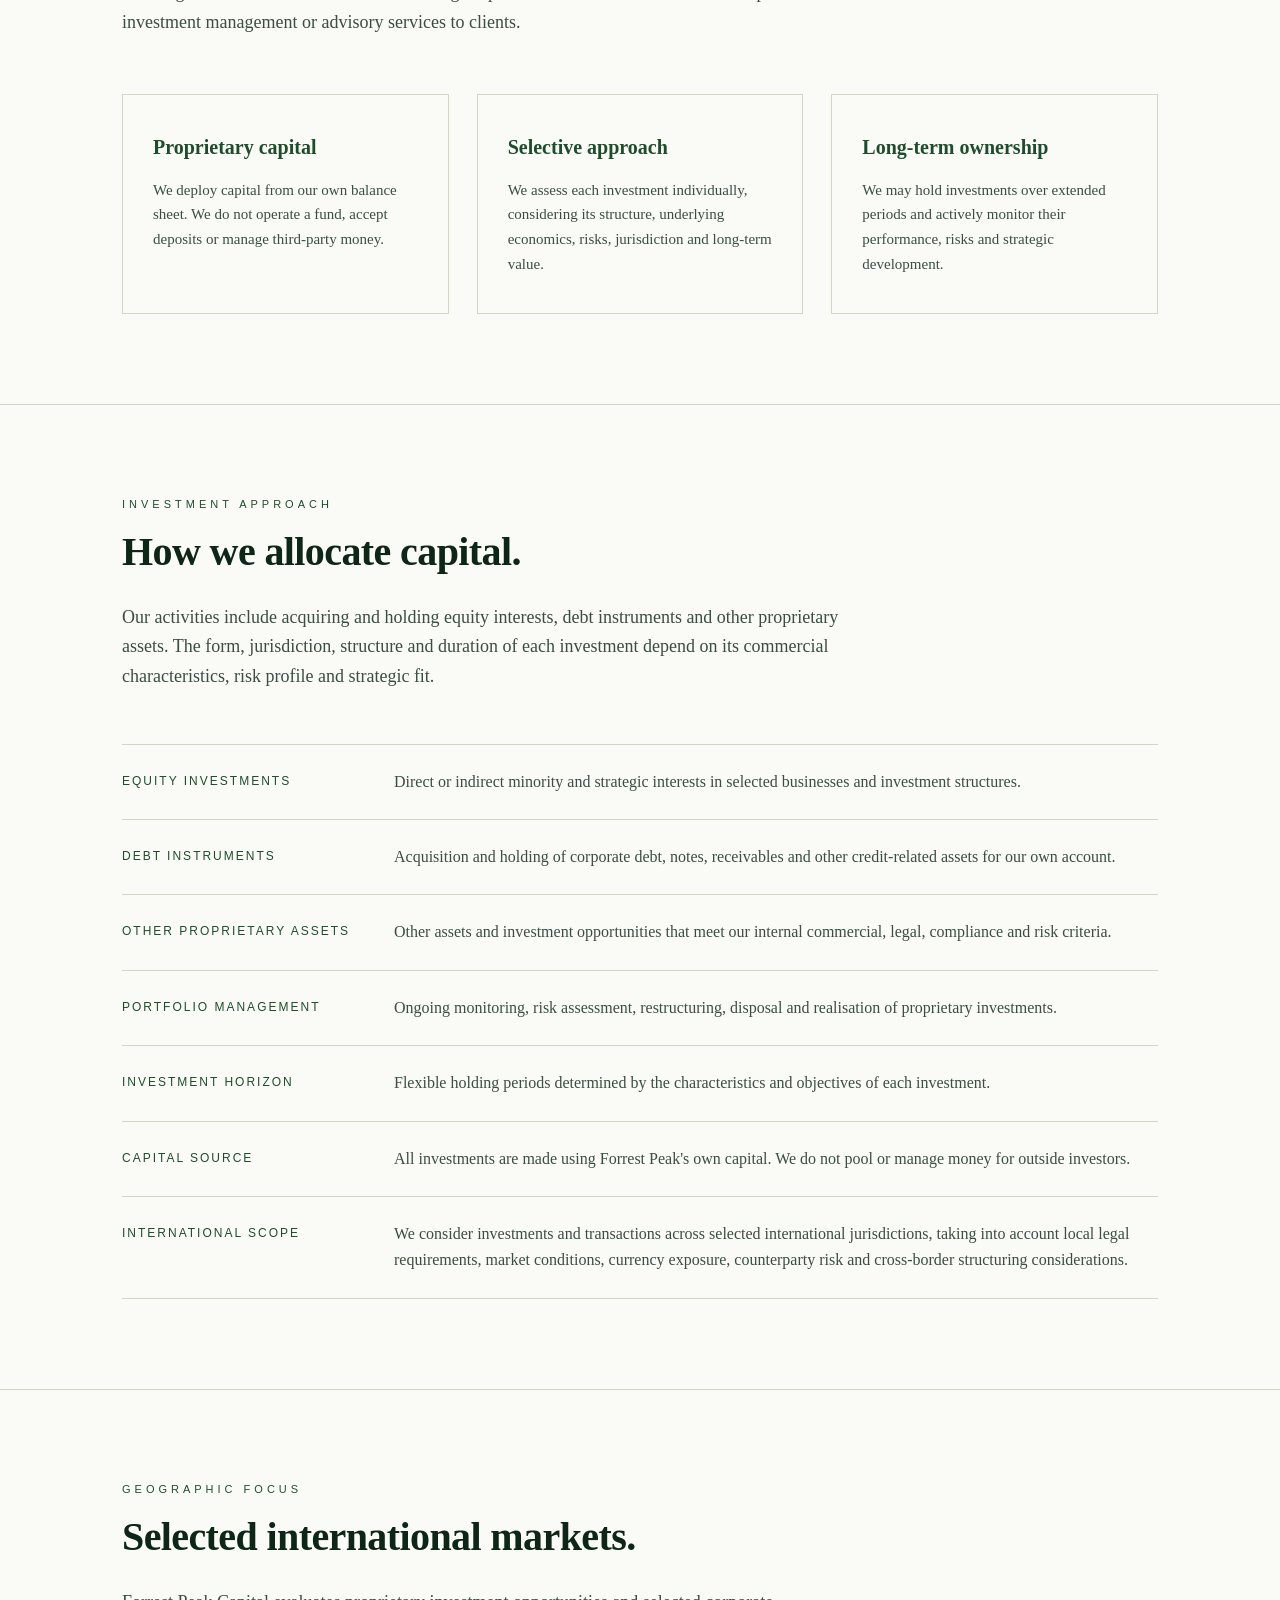
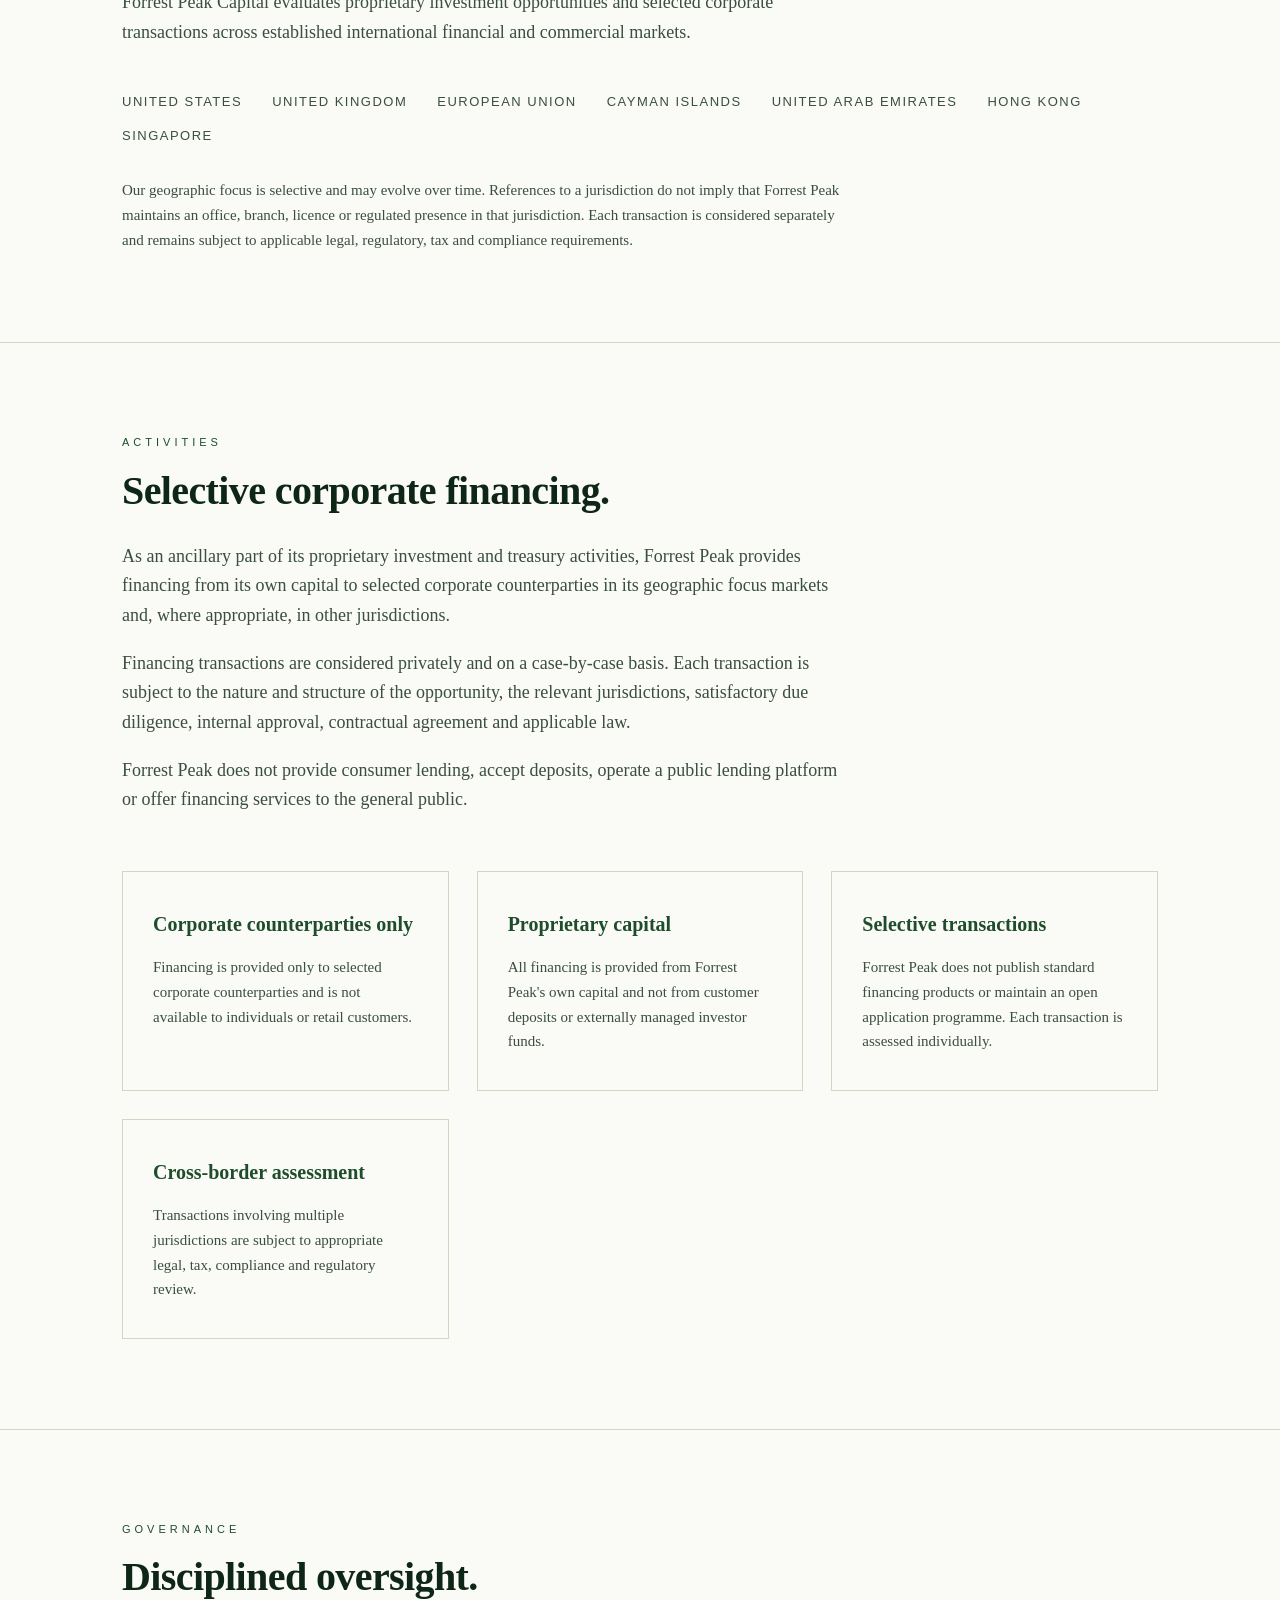
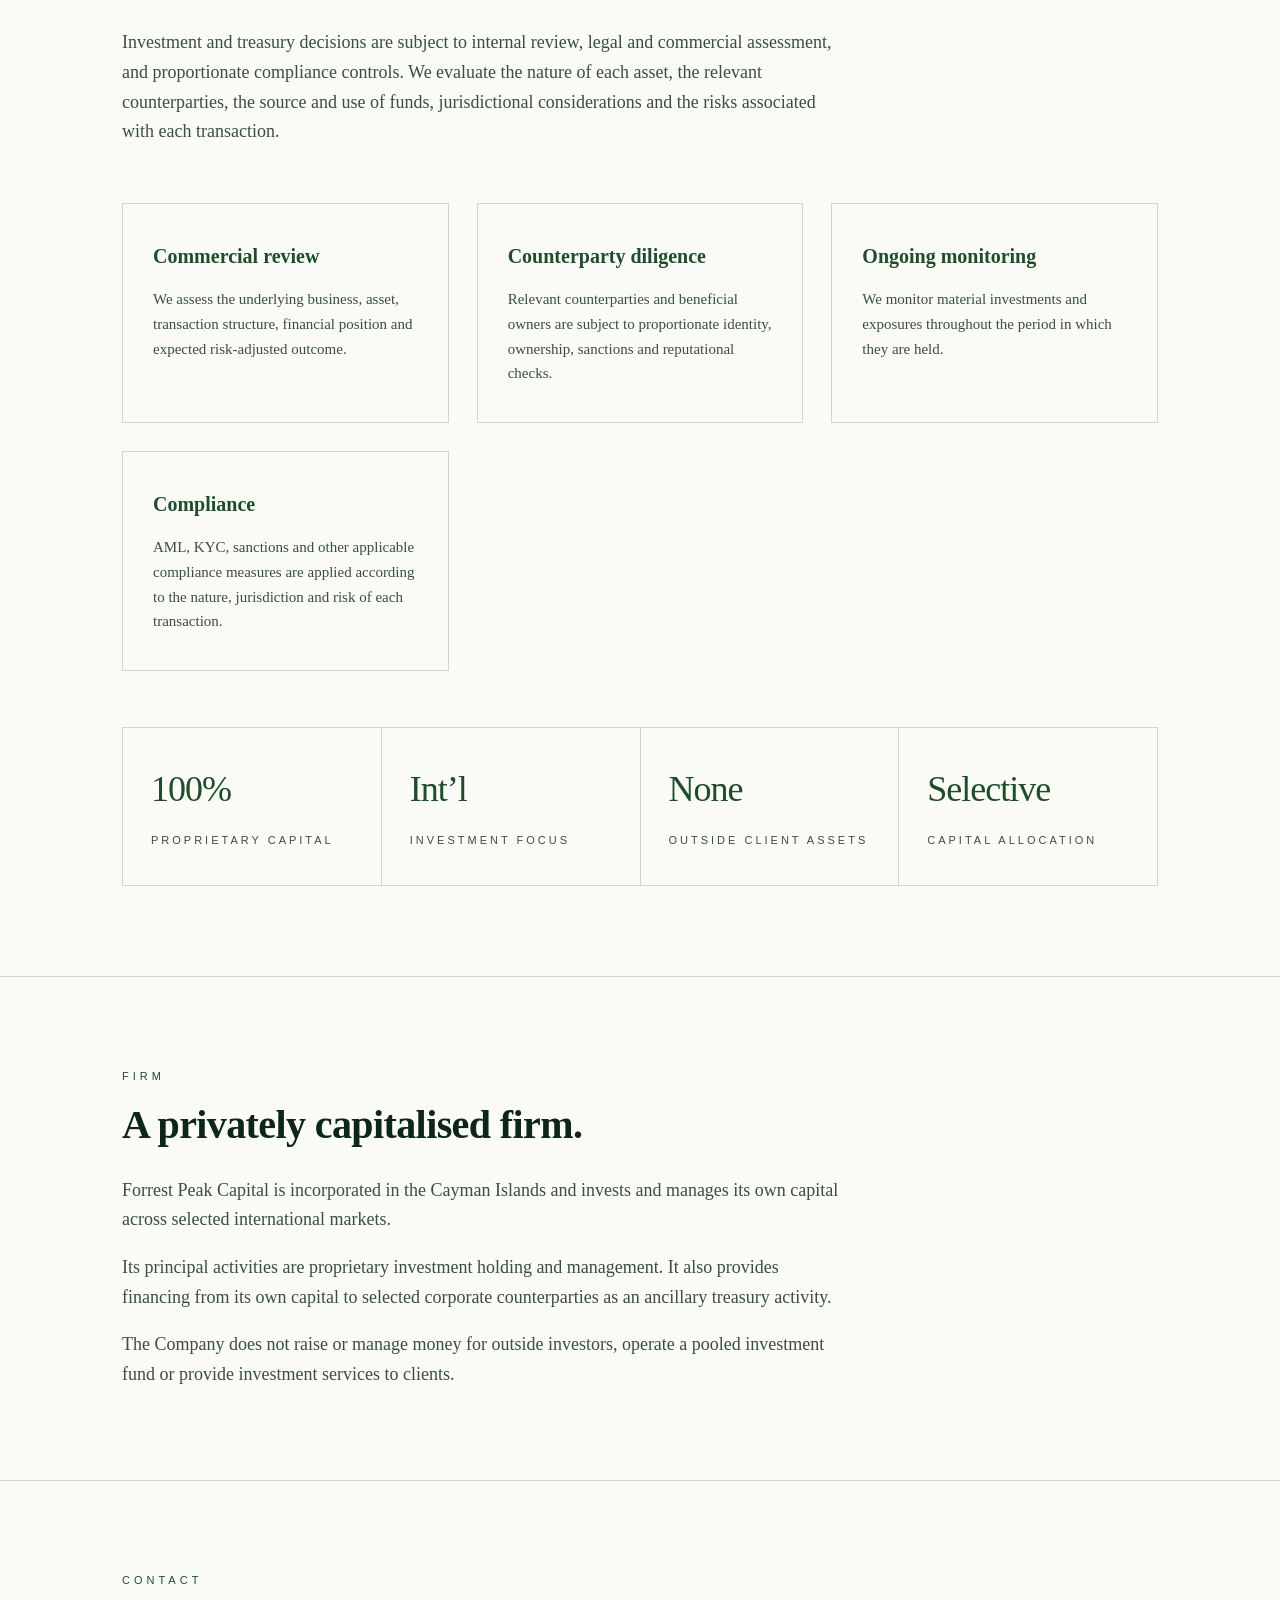
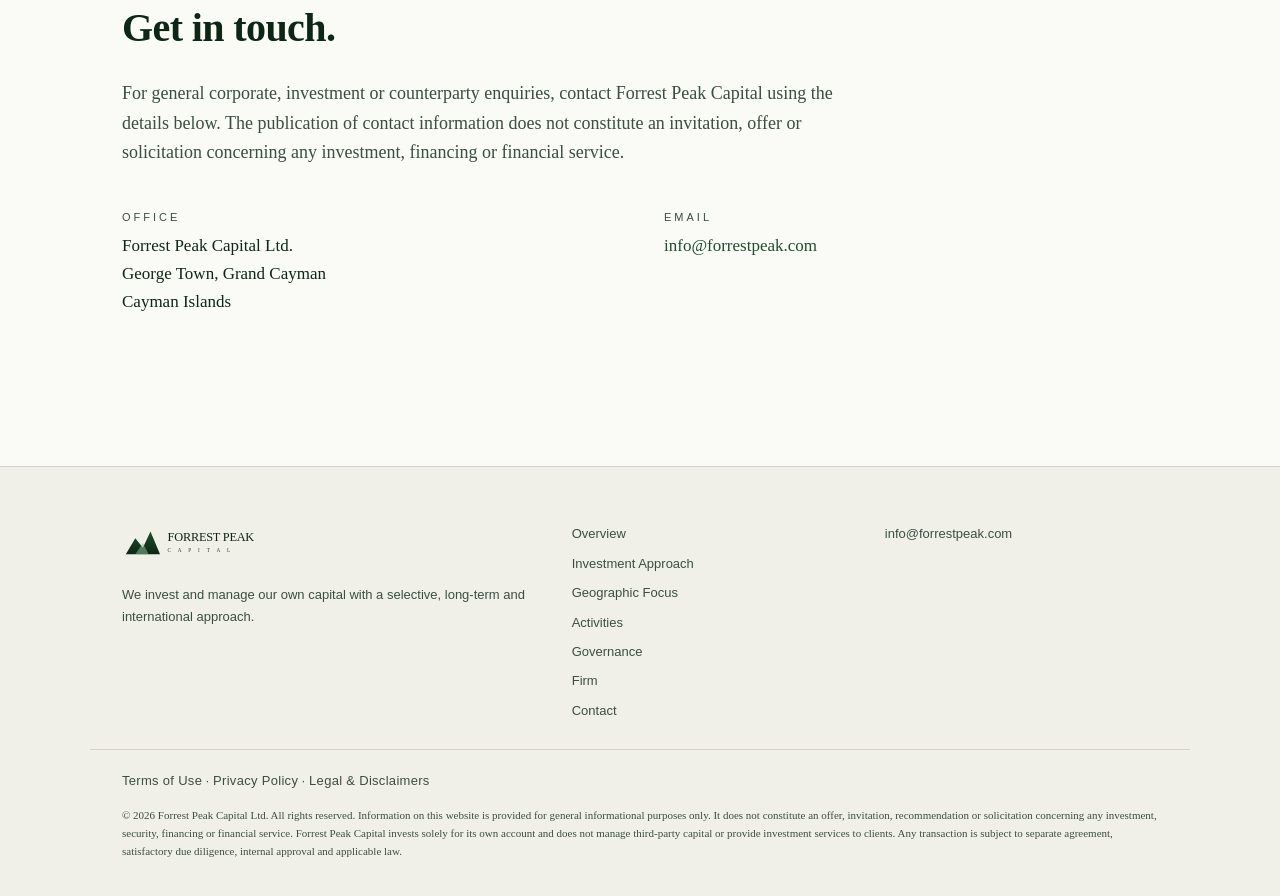
==== commit ad661f15: "Reposition: proprietary investments as principal business, financing ancillary - index.html: new nav" ====
--- a/index.html
+++ b/index.html
@@ -3,10 +3,10 @@
 <head>
 <meta charset="utf-8">
 <meta name="viewport" content="width=device-width, initial-scale=1">
-<title>Forrest Peak Capital — Non-Bank Capital for Proven, Fast-Moving Firms</title>
-<meta name="description" content="Forrest Peak Capital lends its own money to established trading firms and high-growth companies through convertible loans of up to $10M. Private capital, serious diligence.">
+<title>Forrest Peak Capital — Proprietary Investments and Strategic Capital</title>
+<meta name="description" content="Forrest Peak Capital acquires, holds and manages investments and proprietary assets for its own account across selected international markets. It also provides selective corporate financing from its own capital.">
 <meta property="og:title" content="Forrest Peak Capital">
-<meta property="og:description" content="We lend our own capital to firms that have already proven themselves. Convertible loans up to $10M.">
+<meta property="og:description" content="Forrest Peak Capital acquires, holds and manages investments and proprietary assets for its own account across selected international markets. It also provides selective corporate financing from its own capital.">
 <meta property="og:type" content="website">
 <meta property="og:url" content="https://forrestpeak.com/">
 <link rel="icon" type="image/svg+xml" href="logo.svg">
@@ -20,11 +20,12 @@
       <img src="logo.svg" alt="Forrest Peak Capital">
     </a>
     <nav aria-label="Primary">
-      <a href="#mandate">Mandate</a>
-      <a href="#structure">Structure</a>
-      <a href="#eligibility">Eligibility</a>
-      <a href="#diligence">Diligence</a>
-      <a href="#process">Apply</a>
+      <a href="#overview">Overview</a>
+      <a href="#approach">Investment Approach</a>
+      <a href="#geographic">Geographic Focus</a>
+      <a href="#activities">Activities</a>
+      <a href="#governance">Governance</a>
+      <a href="#firm">Firm</a>
       <a href="#contact">Contact</a>
     </nav>
   </div>
@@ -34,13 +35,17 @@
   <div class="wrap">
     <div class="copy">
       <p class="eyebrow">Forrest Peak Capital</p>
-      <h1>Non-bank growth capital for<br><em>proven, fast-moving firms.</em></h1>
+      <h1>Proprietary investments.<br><em>Long-term perspective.</em></h1>
       <p class="lede">
-        We lend our own money to established trading firms and high-growth companies that
-        have already shown the model works. Financing comes as a convertible loan of up to
-        $10M, paid straight into your own accounts.
+        Forrest Peak Capital acquires, holds, manages and disposes of investments and other
+        proprietary assets for its own account. We take a selective, disciplined and
+        long-term approach to capital allocation across international markets.
       </p>
-      <div class="meta">Cayman Islands · Proprietary Capital</div>
+      <p class="lede" style="font-size:16px;">
+        We also provide financing from our own capital to selected corporate counterparties
+        as an ancillary treasury activity.
+      </p>
+      <div class="meta">Cayman Islands Incorporated · International Investment Focus · Proprietary Capital</div>
     </div>
     <div class="ridge" aria-hidden="true">
       <svg viewBox="0 0 600 380" preserveAspectRatio="xMidYMid slice">
@@ -79,144 +84,190 @@
   </div>
 </section>
 
-<section id="mandate">
-  <div class="wrap">
-    <p class="section-eyebrow">Mandate</p>
+<section id="overview">
+  <div class="wrap">
+    <p class="section-eyebrow">Overview</p>
     <h2>What we do.</h2>
     <p class="intro">
-      Forrest Peak lends its own capital to established firms with a track record. That
-      covers trading desks as well as high-growth companies scaling real demand. We lend
-      through a convertible loan to your operating company: senior debt now, with the
-      option to convert into a small equity stake later. The money lands in your own
-      treasury and you run it under your own name.
+      Forrest Peak Capital is a privately capitalised investment company incorporated in the
+      Cayman Islands with an international investment focus.
+    </p>
+    <p class="intro">
+      Our principal business is the acquisition, holding, management and disposal of
+      investments and other proprietary assets for our own account.
+    </p>
+    <p class="intro">
+      We also undertake ancillary treasury activities, including providing financing from our
+      own capital to selected corporate counterparties.
+    </p>
+    <p class="intro">
+      We evaluate selected opportunities across the United States, United Kingdom, European
+      Union, Cayman Islands, United Arab Emirates, Hong Kong and Singapore. Our geographic
+      focus is not exclusive and may evolve as market conditions and investment opportunities
+      develop.
+    </p>
+    <p class="intro">
+      We invest selectively and manage capital with a focus on preservation, disciplined risk
+      assessment and long-term value. We do not raise or manage capital for outside investors
+      and do not provide investment management or advisory services to clients.
     </p>
     <div class="cards">
       <div class="card">
-        <h3>Our own money</h3>
-        <p>We lend off our own balance sheet. There are no outside investors behind us, so nobody can pull the funding out from under you.</p>
-      </div>
-      <div class="card">
-        <h3>Convertible, not controlling</h3>
-        <p>It begins as debt. If it ever converts, we take only a minority stake. Your control and your cap table stay where they are on day one.</p>
-      </div>
-      <div class="card">
-        <h3>Up to $10M</h3>
-        <p>Each facility is sized to what the business can actually carry, not to a number we need to hit.</p>
-      </div>
-    </div>
-  </div>
-</section>
-
-<section id="structure">
-  <div class="wrap">
-    <p class="section-eyebrow">Structure</p>
-    <h2>How a facility works.</h2>
-    <p class="intro">
-      The paperwork is ordinary lender documentation. We send the capital to your
-      company's own bank account, never into a trading account for you. Your brokers and
-      counterparties only ever see your money, in your name. The loan sits on your balance
-      sheet and we are simply a creditor behind it.
+        <h3>Proprietary capital</h3>
+        <p>We deploy capital from our own balance sheet. We do not operate a fund, accept deposits or manage third-party money.</p>
+      </div>
+      <div class="card">
+        <h3>Selective approach</h3>
+        <p>We assess each investment individually, considering its structure, underlying economics, risks, jurisdiction and long-term value.</p>
+      </div>
+      <div class="card">
+        <h3>Long-term ownership</h3>
+        <p>We may hold investments over extended periods and actively monitor their performance, risks and strategic development.</p>
+      </div>
+    </div>
+  </div>
+</section>
+
+<section id="approach">
+  <div class="wrap">
+    <p class="section-eyebrow">Investment Approach</p>
+    <h2>How we allocate capital.</h2>
+    <p class="intro">
+      Our activities include acquiring and holding equity interests, debt instruments and
+      other proprietary assets. The form, jurisdiction, structure and duration of each
+      investment depend on its commercial characteristics, risk profile and strategic fit.
     </p>
     <dl class="terms">
-      <div class="term"><dt>Instrument</dt><dd>A senior convertible loan to your company, with the usual lender protections.</dd></div>
-      <div class="term"><dt>Use of proceeds</dt><dd>Trading or working capital, and growing a model that already works.</dd></div>
-      <div class="term"><dt>Disbursement</dt><dd>Paid to your company's own bank account. You fund your own trading and operating accounts from there.</dd></div>
-      <div class="term"><dt>Conversion</dt><dd>We can convert into a minority stake on agreed triggers. Until then it is just debt, and nothing on your cap table moves.</dd></div>
-      <div class="term"><dt>Facility size</dt><dd>Up to $10M, set against your real capacity and risk.</dd></div>
-      <div class="term"><dt>Term</dt><dd>Several years, matched to your strategy, with regular reporting along the way.</dd></div>
+      <div class="term"><dt>Equity investments</dt><dd>Direct or indirect minority and strategic interests in selected businesses and investment structures.</dd></div>
+      <div class="term"><dt>Debt instruments</dt><dd>Acquisition and holding of corporate debt, notes, receivables and other credit-related assets for our own account.</dd></div>
+      <div class="term"><dt>Other proprietary assets</dt><dd>Other assets and investment opportunities that meet our internal commercial, legal, compliance and risk criteria.</dd></div>
+      <div class="term"><dt>Portfolio management</dt><dd>Ongoing monitoring, risk assessment, restructuring, disposal and realisation of proprietary investments.</dd></div>
+      <div class="term"><dt>Investment horizon</dt><dd>Flexible holding periods determined by the characteristics and objectives of each investment.</dd></div>
+      <div class="term"><dt>Capital source</dt><dd>All investments are made using Forrest Peak's own capital. We do not pool or manage money for outside investors.</dd></div>
+      <div class="term"><dt>International scope</dt><dd>We consider investments and transactions across selected international jurisdictions, taking into account local legal requirements, market conditions, currency exposure, counterparty risk and cross-border structuring considerations.</dd></div>
     </dl>
   </div>
 </section>
 
-<section id="eligibility">
-  <div class="wrap">
-    <p class="section-eyebrow">Eligibility</p>
-    <h2>Who we lend to.</h2>
-    <p class="intro">
-      We lend to companies, not to individuals, and only to ones that can stand up to a
-      hard look at their books and their people.
+<section id="geographic">
+  <div class="wrap">
+    <p class="section-eyebrow">Geographic Focus</p>
+    <h2>Selected international markets.</h2>
+    <p class="intro">
+      Forrest Peak Capital evaluates proprietary investment opportunities and selected
+      corporate transactions across established international financial and commercial markets.
+    </p>
+    <ul class="geo-list" style="margin-top:44px;">
+      <li>United States</li>
+      <li>United Kingdom</li>
+      <li>European Union</li>
+      <li>Cayman Islands</li>
+      <li>United Arab Emirates</li>
+      <li>Hong Kong</li>
+      <li>Singapore</li>
+    </ul>
+    <p class="intro" style="font-size:15px; margin-top:32px;">
+      Our geographic focus is selective and may evolve over time. References to a jurisdiction
+      do not imply that Forrest Peak maintains an office, branch, licence or regulated presence
+      in that jurisdiction. Each transaction is considered separately and remains subject to
+      applicable legal, regulatory, tax and compliance requirements.
+    </p>
+  </div>
+</section>
+
+<section id="activities">
+  <div class="wrap">
+    <p class="section-eyebrow">Activities</p>
+    <h2>Selective corporate financing.</h2>
+    <p class="intro">
+      As an ancillary part of its proprietary investment and treasury activities, Forrest Peak
+      provides financing from its own capital to selected corporate counterparties in its
+      geographic focus markets and, where appropriate, in other jurisdictions.
+    </p>
+    <p class="intro">
+      Financing transactions are considered privately and on a case-by-case basis. Each
+      transaction is subject to the nature and structure of the opportunity, the relevant
+      jurisdictions, satisfactory due diligence, internal approval, contractual agreement and
+      applicable law.
+    </p>
+    <p class="intro">
+      Forrest Peak does not provide consumer lending, accept deposits, operate a public lending
+      platform or offer financing services to the general public.
     </p>
     <div class="cards">
       <div class="card">
-        <h3>A real track record</h3>
-        <p>A few years of results we can check: audited trading numbers, or revenue and demand we can verify. We don't fund ideas.</p>
-      </div>
-      <div class="card">
-        <h3>A real company</h3>
-        <p>A proper operating entity in good regulatory standing, with accounts we can audit.</p>
-      </div>
-      <div class="card">
-        <h3>The right people</h3>
-        <p>Founders with their own money on the line who hold up under close diligence.</p>
-      </div>
-    </div>
-    <div class="geo">
-      <p class="geo-label">Geographic focus</p>
-      <ul class="geo-list">
-        <li>United States</li>
-        <li>United Kingdom</li>
-        <li>European Union</li>
-        <li>Cayman Islands</li>
-        <li>United Arab Emirates</li>
-        <li>Hong Kong</li>
-        <li>Singapore</li>
-      </ul>
-    </div>
-  </div>
-</section>
-
-<section id="diligence">
-  <div class="wrap">
-    <p class="section-eyebrow">Diligence</p>
-    <h2>We turn down most of what we see.</h2>
+        <h3>Corporate counterparties only</h3>
+        <p>Financing is provided only to selected corporate counterparties and is not available to individuals or retail customers.</p>
+      </div>
+      <div class="card">
+        <h3>Proprietary capital</h3>
+        <p>All financing is provided from Forrest Peak's own capital and not from customer deposits or externally managed investor funds.</p>
+      </div>
+      <div class="card">
+        <h3>Selective transactions</h3>
+        <p>Forrest Peak does not publish standard financing products or maintain an open application programme. Each transaction is assessed individually.</p>
+      </div>
+      <div class="card">
+        <h3>Cross-border assessment</h3>
+        <p>Transactions involving multiple jurisdictions are subject to appropriate legal, tax, compliance and regulatory review.</p>
+      </div>
+    </div>
+  </div>
+</section>
+
+<section id="governance">
+  <div class="wrap">
+    <p class="section-eyebrow">Governance</p>
+    <h2>Disciplined oversight.</h2>
+    <p class="intro">
+      Investment and treasury decisions are subject to internal review, legal and commercial
+      assessment, and proportionate compliance controls. We evaluate the nature of each asset,
+      the relevant counterparties, the source and use of funds, jurisdictional considerations
+      and the risks associated with each transaction.
+    </p>
     <div class="cards">
       <div class="card">
-        <h3>Deep checks</h3>
-        <p>Every borrower gets a thorough review: where the money comes from, how the company is built, its standing, and how it actually operates.</p>
-      </div>
-      <div class="card">
-        <h3>The founders</h3>
-        <p>We look hard at the people running it, their history, and how they have handled money before.</p>
+        <h3>Commercial review</h3>
+        <p>We assess the underlying business, asset, transaction structure, financial position and expected risk-adjusted outcome.</p>
+      </div>
+      <div class="card">
+        <h3>Counterparty diligence</h3>
+        <p>Relevant counterparties and beneficial owners are subject to proportionate identity, ownership, sanctions and reputational checks.</p>
+      </div>
+      <div class="card">
+        <h3>Ongoing monitoring</h3>
+        <p>We monitor material investments and exposures throughout the period in which they are held.</p>
       </div>
       <div class="card">
         <h3>Compliance</h3>
-        <p>AML, KYC and sanctions checks run on everyone, and we keep watching for as long as the loan is outstanding.</p>
+        <p>AML, KYC, sanctions and other applicable compliance measures are applied according to the nature, jurisdiction and risk of each transaction.</p>
       </div>
     </div>
     <div class="metrics">
-      <div class="metric"><span class="v">$10M</span><span class="l">Facility Ceiling</span></div>
       <div class="metric"><span class="v">100%</span><span class="l">Proprietary Capital</span></div>
-      <div class="metric"><span class="v">Senior</span><span class="l">Convertible Debt</span></div>
-      <div class="metric"><span class="v">0</span><span class="l">Outside LPs</span></div>
-    </div>
-  </div>
-</section>
-
-<section id="process">
-  <div class="wrap">
-    <p class="section-eyebrow">Process</p>
-    <h2>How to apply.</h2>
-    <p class="intro">
-      Send us a short email to start. We come back quickly and ask for real paperwork early.
-    </p>
-    <dl class="terms">
-      <div class="term"><dt>01 · Introduction</dt><dd>Email <a href="mailto:info@forrestpeak.com">info@forrestpeak.com</a> with the basics: the company, what your track record or operating history looks like, how the model works, how much of your own money is in it, and the facility size you want. No pitch deck.</dd></div>
-      <div class="term"><dt>02 · Initial review</dt><dd>We look at whether it fits what we do and get back to you. Most enquiries stop here.</dd></div>
-      <div class="term"><dt>03 · Due diligence</dt><dd>If it goes further, we run full diligence on the company and its founders: standing, source of funds, AML and KYC, and we check the track record independently.</dd></div>
-      <div class="term"><dt>04 · Terms</dt><dd>We put together a convertible loan against your verified numbers, with the conversion terms agreed up front.</dd></div>
-      <div class="term"><dt>05 · Funding &amp; monitoring</dt><dd>The money goes to your company's treasury. We stay in touch with reporting and monitoring while the loan is live.</dd></div>
-    </dl>
+      <div class="metric"><span class="v">Int&rsquo;l</span><span class="l">Investment Focus</span></div>
+      <div class="metric"><span class="v">None</span><span class="l">Outside Client Assets</span></div>
+      <div class="metric"><span class="v">Selective</span><span class="l">Capital Allocation</span></div>
+    </div>
   </div>
 </section>
 
 <section id="firm">
   <div class="wrap">
     <p class="section-eyebrow">Firm</p>
-    <h2>A small firm.</h2>
-    <p class="intro">
-      Forrest Peak runs on its own capital. We don't raise outside money and we don't
-      market ourselves. We lend to a small number of companies we have looked at closely,
-      and we keep it that way.
+    <h2>A privately capitalised firm.</h2>
+    <p class="intro">
+      Forrest Peak Capital is incorporated in the Cayman Islands and invests and manages its
+      own capital across selected international markets.
+    </p>
+    <p class="intro">
+      Its principal activities are proprietary investment holding and management. It also
+      provides financing from its own capital to selected corporate counterparties as an
+      ancillary treasury activity.
+    </p>
+    <p class="intro">
+      The Company does not raise or manage money for outside investors, operate a pooled
+      investment fund or provide investment services to clients.
     </p>
   </div>
 </section>
@@ -226,8 +277,9 @@
     <p class="section-eyebrow">Contact</p>
     <h2>Get in touch.</h2>
     <p class="intro">
-      If you run an established firm with a track record we can verify, and you want a
-      long-term lender who keeps things confidential, write to us. Keep the first note short.
+      For general corporate, investment or counterparty enquiries, contact Forrest Peak Capital
+      using the details below. The publication of contact information does not constitute an
+      invitation, offer or solicitation concerning any investment, financing or financial service.
     </p>
     <div class="row">
       <div>
@@ -250,14 +302,15 @@
   <div class="wrap">
     <div>
       <img src="logo.svg" alt="Forrest Peak Capital">
-      <p style="margin-top:14px;">We lend our own money to firms that have proven themselves.</p>
+      <p style="margin-top:14px;">We invest and manage our own capital with a selective, long-term and international approach.</p>
     </div>
     <div class="nav-col">
-      <a href="#mandate">Mandate</a>
-      <a href="#structure">Structure</a>
-      <a href="#eligibility">Eligibility</a>
-      <a href="#diligence">Diligence</a>
-      <a href="#process">Apply</a>
+      <a href="#overview">Overview</a>
+      <a href="#approach">Investment Approach</a>
+      <a href="#geographic">Geographic Focus</a>
+      <a href="#activities">Activities</a>
+      <a href="#governance">Governance</a>
+      <a href="#firm">Firm</a>
       <a href="#contact">Contact</a>
     </div>
     <div class="nav-col">
@@ -266,12 +319,12 @@
   </div>
   <div class="wrap legal">
     <p class="legal-links"><a href="/terms.html">Terms of Use</a> · <a href="/privacy.html">Privacy Policy</a> · <a href="/disclaimer.html">Legal &amp; Disclaimers</a></p>
-    © 2026 Forrest Peak Capital Ltd. All rights reserved.
-    Information on this site is for general informational purposes only and does not
-    constitute an offer or solicitation of any kind, nor an offer of financing, a loan,
-    securities, or services, in any jurisdiction. Any facility is subject to contract,
-    satisfactory due diligence, and applicable law. Past performance is not indicative of
-    future results.
+    © 2026 Forrest Peak Capital Ltd. All rights reserved. Information on this website is
+    provided for general informational purposes only. It does not constitute an offer,
+    invitation, recommendation or solicitation concerning any investment, security, financing
+    or financial service. Forrest Peak Capital invests solely for its own account and does not
+    manage third-party capital or provide investment services to clients. Any transaction is
+    subject to separate agreement, satisfactory due diligence, internal approval and applicable law.
   </div>
 </footer>
 
--- a/style.css
+++ b/style.css
@@ -107,6 +107,7 @@
 section .intro {
   font-size: 18px; max-width: 720px; color: var(--ink-soft);
 }
+section .intro + .intro { margin-top: 18px; }
 
 .cards {
   display: grid; grid-template-columns: repeat(3, 1fr); gap: 28px;
@@ -197,8 +198,10 @@
   font-family: -apple-system, BlinkMacSystemFont, 'Helvetica Neue', sans-serif;
 }
 footer .legal {
+  display: block;
   margin-top: 28px; font-size: 11px; color: var(--ink-soft);
   border-top: 1px solid var(--line); padding-top: 20px;
+  max-width: var(--max);
 }
 footer .nav-col { display: flex; flex-direction: column; gap: 8px; }
 
@@ -215,7 +218,7 @@
 .legal-page p, .legal-page li { font-size: 16px; color: var(--ink-soft); margin-bottom: 14px; }
 .legal-page ul { padding-left: 22px; margin-bottom: 14px; }
 .legal-page a { color: var(--accent); }
-.legal-links { margin-bottom: 12px; }
+.legal-links { margin-bottom: 14px; font-size: 12px; letter-spacing: 0.3px; }
 .legal-links a { color: var(--ink-soft); }
 
 @media (max-width: 880px) {
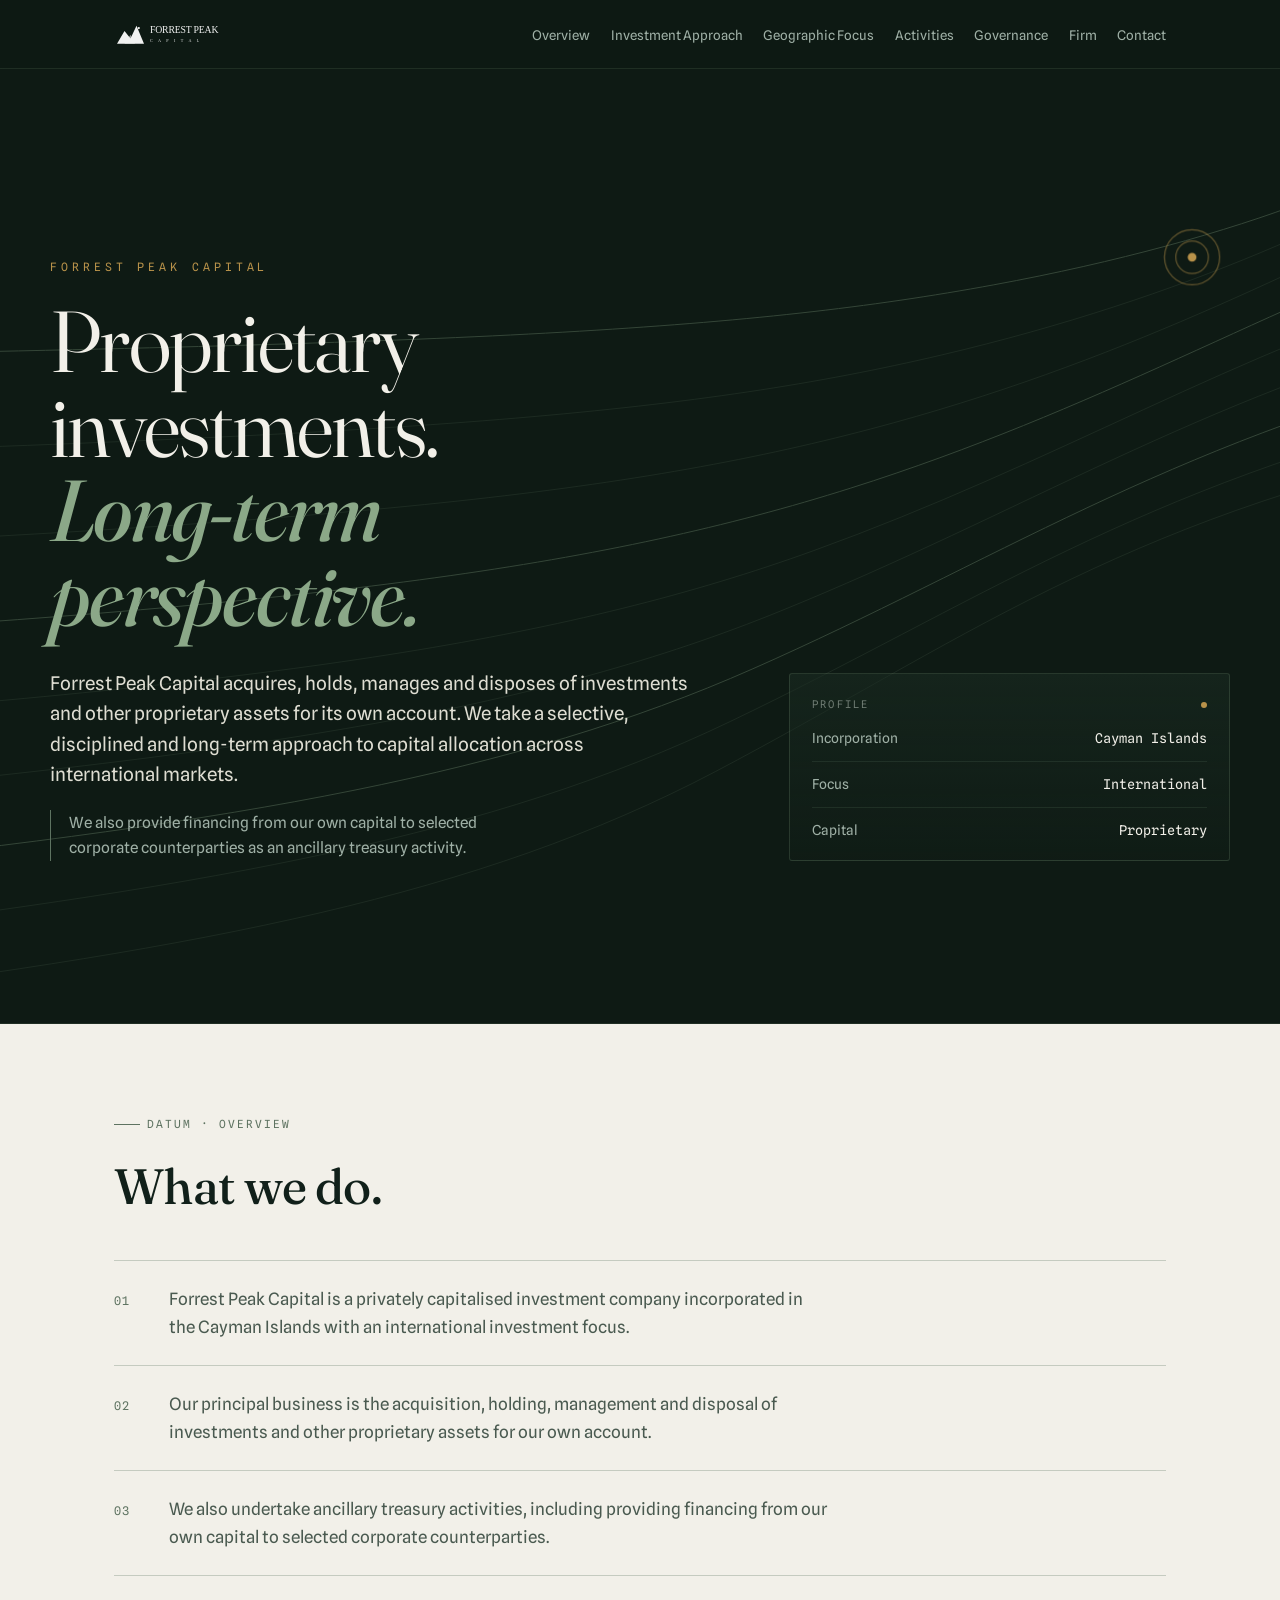
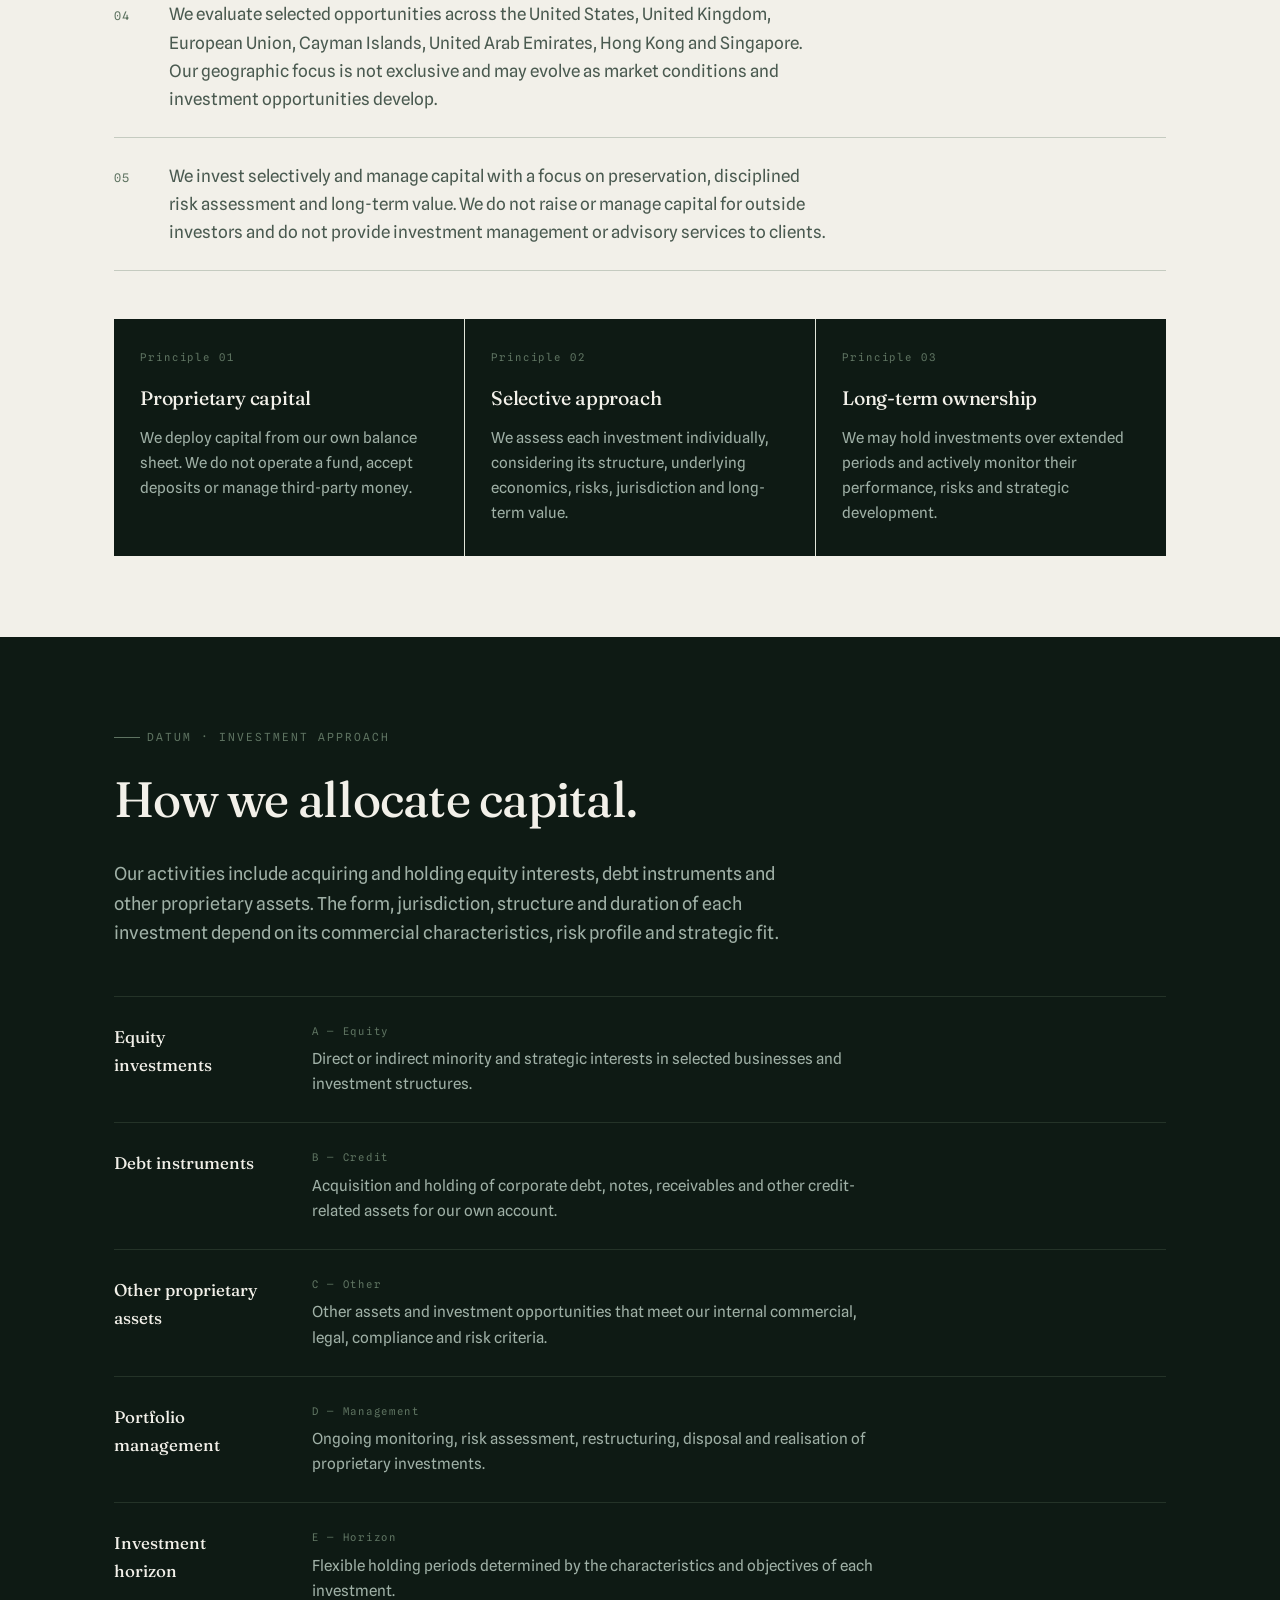
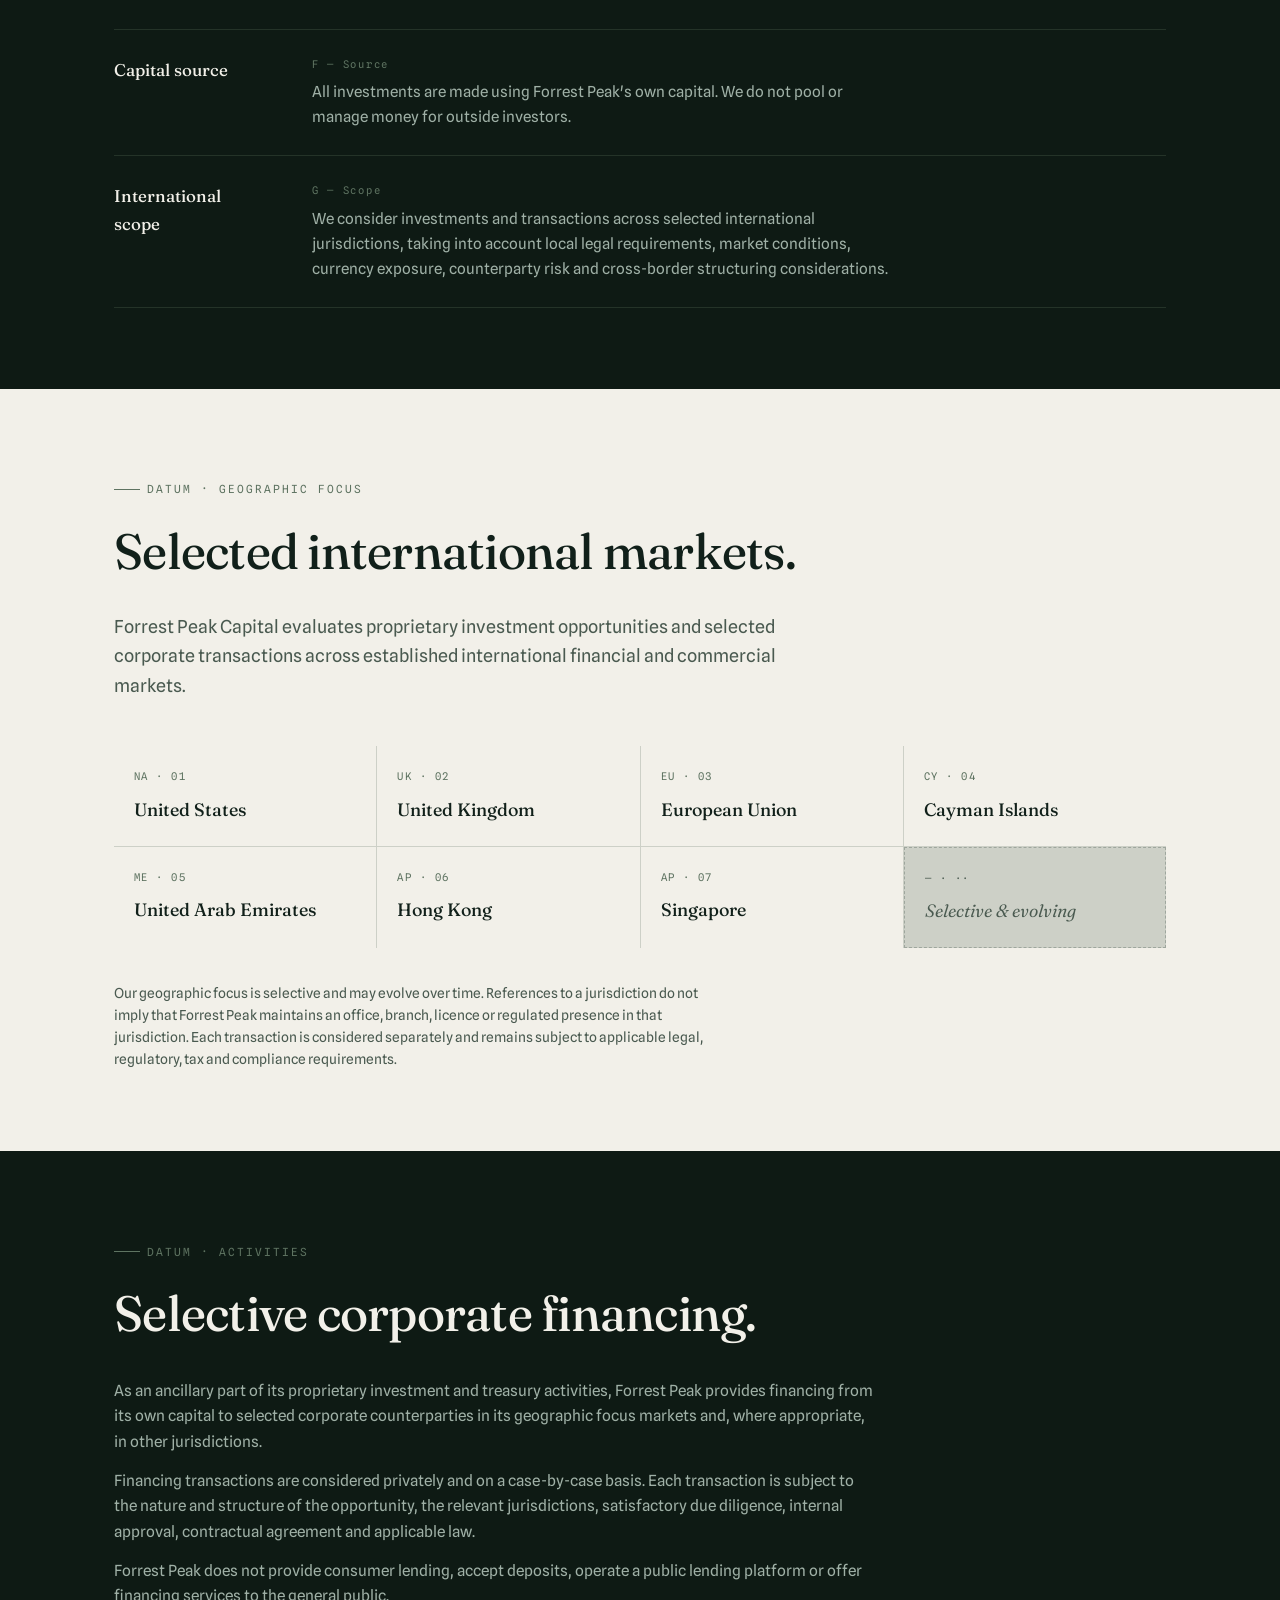
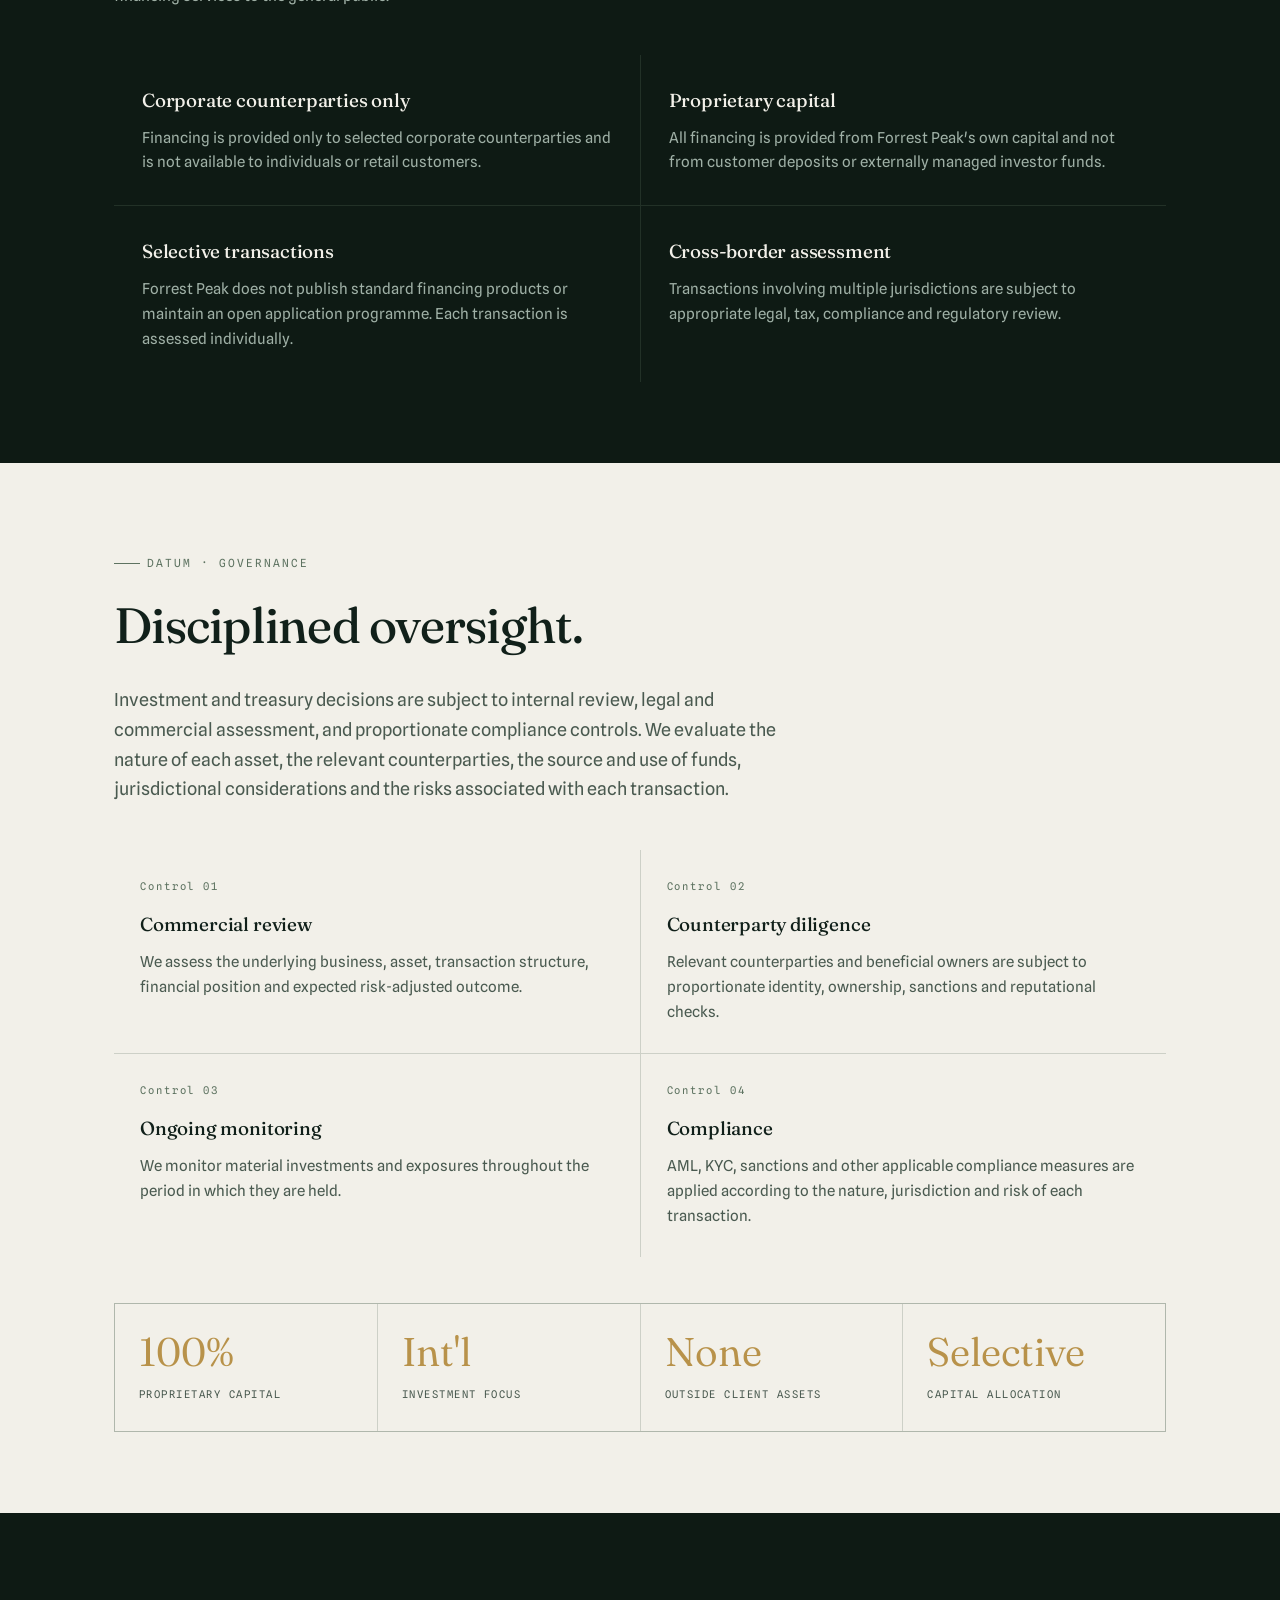
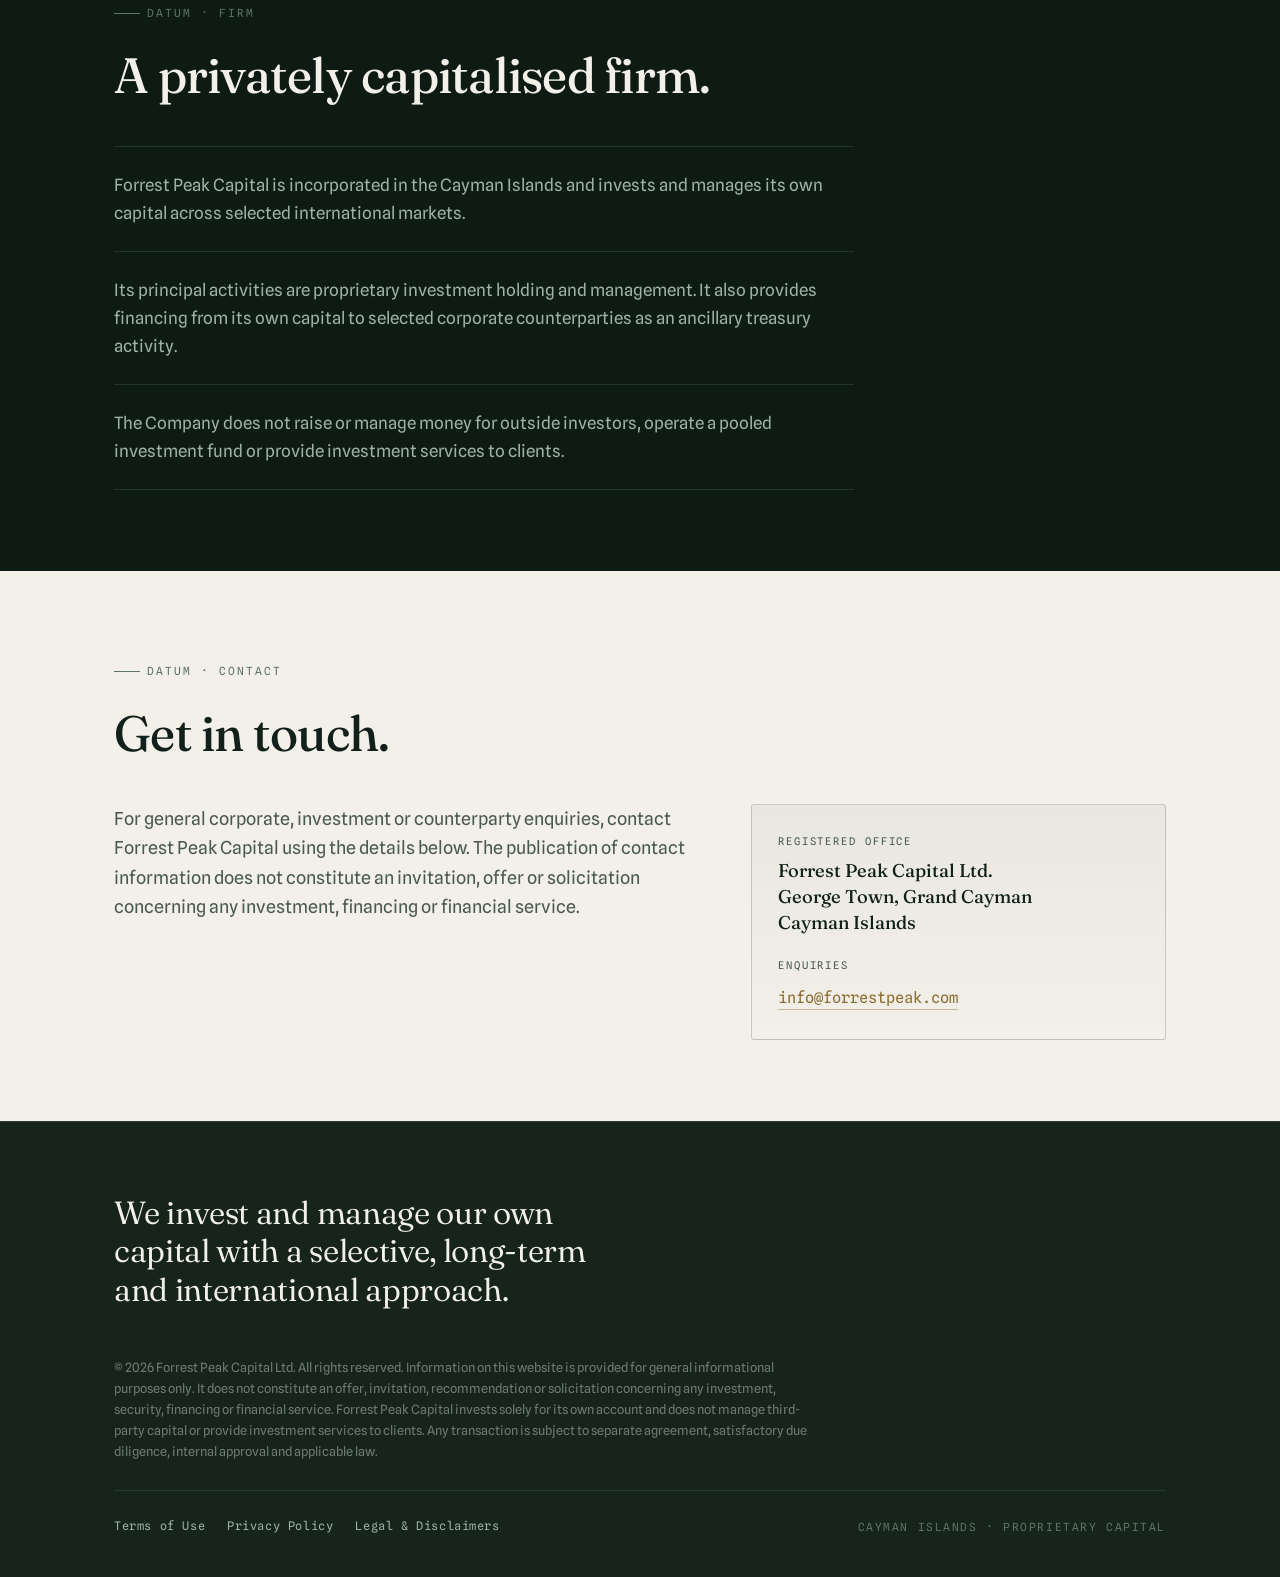
==== commit 96b0dd37: "Promote topographic design to homepage; swap old plain home to /1 - / now serves the topographic sur" ====
--- a/index.html
+++ b/index.html
@@ -1,330 +1,454 @@
-<!doctype html>
+<!DOCTYPE html>
 <html lang="en">
 <head>
-<meta charset="utf-8">
-<meta name="viewport" content="width=device-width, initial-scale=1">
+<meta charset="UTF-8">
+<meta name="viewport" content="width=device-width, initial-scale=1.0">
 <title>Forrest Peak Capital — Proprietary Investments and Strategic Capital</title>
 <meta name="description" content="Forrest Peak Capital acquires, holds and manages investments and proprietary assets for its own account across selected international markets. It also provides selective corporate financing from its own capital.">
 <meta property="og:title" content="Forrest Peak Capital">
 <meta property="og:description" content="Forrest Peak Capital acquires, holds and manages investments and proprietary assets for its own account across selected international markets. It also provides selective corporate financing from its own capital.">
-<meta property="og:type" content="website">
-<meta property="og:url" content="https://forrestpeak.com/">
-<link rel="icon" type="image/svg+xml" href="logo.svg">
-<link rel="stylesheet" href="style.css">
+<link rel="preconnect" href="https://fonts.googleapis.com">
+<link rel="preconnect" href="https://fonts.gstatic.com" crossorigin>
+<link href="https://fonts.googleapis.com/css2?family=Fraunces:opsz,wght@9..144,360;9..144,460;9..144,560&family=Spline+Sans:wght@400;500;600&family=Spline+Sans+Mono:wght@400;500&display=swap" rel="stylesheet">
+<style>
+  :root{
+    --summit:#0E1A14;      /* deep spruce ground */
+    --slate:#16241C;       /* raised surface */
+    --slate-2:#1C2E24;     /* hairline / card edge */
+    --snow:#F2F0E9;        /* snowfield / paper band (cooler/greener than AI cream) */
+    --snow-dim:#DEDDD2;
+    --lichen:#8BA888;      /* contour line / muted sage */
+    --lichen-dim:#5E7361;
+    --brass:#B8924A;       /* survey benchmark — used with extreme restraint */
+    --mist:#9FB0A6;        /* muted text on dark */
+    --mist-2:#6E7B72;      /* fainter */
+    --ink:#11201A;         /* text on snow */
+    --ink-dim:#4A5A50;
+
+    --maxw:1180px;
+    --gut:clamp(20px,5vw,64px);
+
+    --f-disp:"Fraunces",Georgia,serif;
+    --f-body:"Spline Sans",system-ui,sans-serif;
+    --f-mono:"Spline Sans Mono",ui-monospace,monospace;
+  }
+
+  *{box-sizing:border-box}
+  html{scroll-behavior:smooth}
+  @media (prefers-reduced-motion:reduce){html{scroll-behavior:auto}}
+
+  body{
+    margin:0;
+    background:var(--summit);
+    color:var(--mist);
+    font-family:var(--f-body);
+    font-size:clamp(15px,14px + .25vw,17px);
+    line-height:1.65;
+    -webkit-font-smoothing:antialiased;
+    text-rendering:optimizeLegibility;
+  }
+
+  .wrap{max-width:var(--maxw);margin:0 auto;padding:0 var(--gut)}
+
+  /* the datum tag — encodes each section as a contour stratum, in survey notation */
+  .datum{
+    font-family:var(--f-mono);
+    font-size:.7rem;letter-spacing:.18em;text-transform:uppercase;
+    color:var(--lichen-dim);
+    display:inline-flex;align-items:center;gap:.6em;margin:0;
+  }
+  .datum::before{content:"";width:26px;height:1px;background:var(--lichen-dim);display:inline-block}
+  .sec-title{
+    font-family:var(--f-disp);font-weight:460;font-optical-sizing:auto;
+    font-size:clamp(1.9rem,1.3rem + 2.4vw,3.1rem);
+    line-height:1.04;letter-spacing:-.015em;margin:.55em 0 0;color:var(--snow);
+  }
+
+  a{color:inherit}
+  :focus-visible{outline:2px solid var(--brass);outline-offset:3px;border-radius:2px}
+
+  .skip{
+    position:absolute;left:-9999px;top:0;
+    background:var(--snow);color:var(--ink);
+    padding:10px 16px;font-family:var(--f-mono);font-size:.8rem;z-index:200;
+  }
+  .skip:focus{left:8px;top:8px}
+
+  /* =================== HEADER =================== */
+  header{
+    position:sticky;top:0;z-index:100;
+    background:rgba(14,26,20,.82);backdrop-filter:blur(10px);
+    border-bottom:1px solid rgba(139,168,136,.14);
+  }
+  .nav{display:flex;align-items:center;justify-content:space-between;gap:24px;min-height:68px}
+  .brand{display:flex;align-items:center;gap:12px;text-decoration:none;flex:none}
+  .brand img{height:30px;width:auto;display:block;filter:brightness(0) invert(1);opacity:.94}
+  .brand .bn{font-family:var(--f-mono);font-size:.66rem;letter-spacing:.24em;color:var(--mist-2);text-transform:uppercase;display:none}
+  @media(min-width:1100px){.brand .bn{display:block}}
+
+  nav ul{display:none;list-style:none;margin:0;padding:0;gap:clamp(14px,1.6vw,26px)}
+  nav a{text-decoration:none;color:var(--mist);font-size:.83rem;padding:6px 0;position:relative;white-space:nowrap}
+  nav a::after{content:"";position:absolute;left:0;right:100%;bottom:0;height:1px;background:var(--brass);transition:right .35s ease}
+  nav a:hover::after,nav a:focus-visible::after{right:0}
+  @media(min-width:1000px){nav ul{display:flex}}
+
+  /* =================== HERO =================== */
+  .hero{position:relative;overflow:hidden;border-bottom:1px solid rgba(139,168,136,.14)}
+  .hero-field{position:absolute;inset:0;z-index:0;pointer-events:none}
+  .hero-field svg{width:100%;height:100%;display:block}
+  .contour{fill:none;stroke:var(--lichen);stroke-width:.7;vector-effect:non-scaling-stroke;opacity:.16}
+  .contour.major{opacity:.30;stroke-width:1}
+  .hero-field .bench{fill:var(--brass)}
+  .hero-field .bench-ring{fill:none;stroke:var(--brass);stroke-width:1;opacity:.5}
+
+  .draw{stroke-dasharray:2200;stroke-dashoffset:2200;animation:draw 2.8s cubic-bezier(.22,.61,.36,1) forwards}
+  @keyframes draw{to{stroke-dashoffset:0}}
+  .bench-grp{opacity:0;animation:fade 1s ease 1.6s forwards}
+  @keyframes fade{to{opacity:1}}
+
+  .hero-inner{position:relative;z-index:2;padding:clamp(72px,12vh,140px) 0 clamp(56px,9vh,96px)}
+  .hero-grid{display:grid;gap:clamp(28px,5vw,56px)}
+  @media(min-width:920px){.hero-grid{grid-template-columns:1.55fr 1fr;align-items:end}}
+
+  .eyebrow{font-family:var(--f-mono);font-size:.72rem;letter-spacing:.34em;text-transform:uppercase;color:var(--brass);margin:0 0 22px}
+  h1.hl{
+    font-family:var(--f-disp);font-weight:360;font-optical-sizing:auto;
+    font-size:clamp(2.7rem,1.6rem + 5.2vw,5.4rem);
+    line-height:.98;letter-spacing:-.02em;color:var(--snow);margin:0;
+  }
+  h1.hl .em{font-style:italic;font-weight:460;color:var(--lichen)}
+  .lede{margin:30px 0 0;max-width:58ch;color:var(--snow-dim);font-size:clamp(1.02rem,.95rem + .35vw,1.18rem);line-height:1.62}
+  .secondary{margin:20px 0 0;max-width:54ch;color:var(--mist);font-size:.96rem;border-left:1px solid var(--lichen-dim);padding-left:18px}
+
+  /* hero side: the summit rendered as an elevation readout — survey instrument */
+  .readout{border:1px solid rgba(139,168,136,.2);border-radius:3px;background:linear-gradient(180deg,rgba(28,46,36,.5),rgba(22,36,28,.2));padding:22px 22px 18px}
+  .readout .rh{font-family:var(--f-mono);font-size:.66rem;letter-spacing:.2em;text-transform:uppercase;color:var(--mist-2);margin:0 0 14px;display:flex;justify-content:space-between;align-items:center}
+  .readout .rh .dot{width:6px;height:6px;border-radius:50%;background:var(--brass)}
+  .readout dl{margin:0;display:grid;gap:11px}
+  .readout .row{display:flex;justify-content:space-between;gap:14px;padding-bottom:11px;border-bottom:1px solid rgba(139,168,136,.12)}
+  .readout .row:last-child{border-bottom:0;padding-bottom:0}
+  .readout dt{margin:0;font-size:.86rem;color:var(--mist)}
+  .readout dd{margin:0;font-family:var(--f-mono);font-size:.84rem;color:var(--snow);text-align:right}
+
+  /* =================== sections =================== */
+  section{padding:clamp(64px,9vh,116px) 0}
+  .lead{max-width:62ch;color:var(--mist);margin:34px 0 0;font-size:clamp(1rem,.95rem + .25vw,1.12rem)}
+  .lead.on-snow{color:var(--ink-dim)}
+
+  .snowband{background:var(--snow);color:var(--ink)}
+  .snowband .datum{color:var(--lichen-dim)}
+  .snowband .datum::before{background:var(--lichen-dim)}
+  .snowband .sec-title{color:var(--ink)}
+
+  /* Overview statements — survey strata */
+  .strata{margin:48px 0 0;border-top:1px solid rgba(94,115,97,.3)}
+  .stratum{display:grid;grid-template-columns:auto 1fr;gap:clamp(16px,3vw,40px);padding:24px 0;border-bottom:1px solid rgba(94,115,97,.3);align-items:baseline}
+  .stratum .el{font-family:var(--f-mono);font-size:.74rem;letter-spacing:.12em;color:var(--lichen-dim);white-space:nowrap;padding-top:.2em}
+  .stratum p{margin:0;color:var(--ink-dim);max-width:66ch}
+
+  /* trio cards (dark) */
+  .trio{margin-top:48px;display:grid;gap:1px;background:rgba(139,168,136,.16)}
+  @media(min-width:760px){.trio{grid-template-columns:repeat(3,1fr)}}
+  .card{background:var(--summit);padding:30px 26px}
+  .card h3{font-family:var(--f-disp);font-weight:460;font-size:1.22rem;color:var(--snow);margin:0 0 12px;letter-spacing:-.01em}
+  .card p{margin:0;font-size:.94rem;color:var(--mist)}
+  .card .ix{font-family:var(--f-mono);font-size:.66rem;color:var(--lichen-dim);letter-spacing:.18em;display:block;margin-bottom:16px}
+
+  /* approach — seven survey lines */
+  .lines{margin-top:48px;border-top:1px solid rgba(139,168,136,.18)}
+  .line{display:grid;grid-template-columns:auto 1fr;gap:clamp(18px,4vw,48px);padding:26px 0;border-bottom:1px solid rgba(139,168,136,.18);align-items:start;transition:background .3s ease}
+  .line:hover{background:rgba(28,46,36,.4)}
+  @media(min-width:760px){.line{grid-template-columns:15ch 1fr}}
+  .line .lt{font-family:var(--f-disp);font-weight:460;font-size:1.06rem;color:var(--snow)}
+  .line .lc{margin:0;color:var(--mist);font-size:.95rem;max-width:64ch}
+  .line .lc .co{font-family:var(--f-mono);font-size:.66rem;color:var(--lichen-dim);letter-spacing:.16em;display:block;margin-bottom:6px}
+
+  /* geography — ledger of markets */
+  .markets{margin-top:46px;display:grid;gap:1px;background:rgba(74,90,80,.22)}
+  @media(min-width:560px){.markets{grid-template-columns:repeat(2,1fr)}}
+  @media(min-width:900px){.markets{grid-template-columns:repeat(4,1fr)}}
+  .mk{background:var(--snow);padding:22px 20px}
+  .mk .mc{font-family:var(--f-mono);font-size:.66rem;letter-spacing:.14em;color:var(--lichen-dim);display:block;margin-bottom:10px}
+  .mk .mn{font-family:var(--f-disp);font-weight:460;font-size:1.12rem;color:var(--ink);line-height:1.15}
+  .mk.evolve{background:transparent;border:1px dashed rgba(74,90,80,.35)}
+  .mk.evolve .mc{color:var(--ink-dim)}
+  .mk.evolve .mn{color:var(--ink-dim);font-style:italic;font-weight:360}
+  .qualifier{margin:34px 0 0;max-width:76ch;font-size:.86rem;color:var(--ink-dim);line-height:1.6}
+
+  /* activities */
+  .notes{margin:38px 0 0;display:grid;gap:14px;max-width:76ch}
+  .notes p{margin:0;color:var(--mist);font-size:.96rem}
+  .quad{margin-top:46px;display:grid;gap:1px;background:rgba(139,168,136,.16)}
+  @media(min-width:680px){.quad{grid-template-columns:repeat(2,1fr)}}
+  .qd{background:var(--summit);padding:30px 28px}
+  .qd h3{font-family:var(--f-disp);font-weight:460;font-size:1.18rem;color:var(--snow);margin:0 0 10px;letter-spacing:-.01em}
+  .qd p{margin:0;font-size:.94rem;color:var(--mist)}
+
+  /* governance controls (on snow) */
+  .controls{margin-top:46px;display:grid;gap:1px;background:rgba(74,90,80,.22)}
+  @media(min-width:680px){.controls{grid-template-columns:repeat(2,1fr)}}
+  .ctrl{background:var(--snow);padding:28px 26px}
+  .ctrl .cx{font-family:var(--f-mono);font-size:.66rem;color:var(--lichen-dim);letter-spacing:.18em;display:block;margin-bottom:14px}
+  .ctrl h3{font-family:var(--f-disp);font-weight:460;font-size:1.18rem;color:var(--ink);margin:0 0 10px;letter-spacing:-.01em}
+  .ctrl p{margin:0;font-size:.94rem;color:var(--ink-dim)}
+
+  .stats{margin:46px 0 0;display:grid;gap:1px;background:rgba(74,90,80,.22);border:1px solid rgba(74,90,80,.22)}
+  @media(min-width:680px){.stats{grid-template-columns:repeat(4,1fr)}}
+  .stat{background:var(--snow);padding:28px 24px}
+  .stat .v{font-family:var(--f-disp);font-weight:360;font-size:clamp(1.8rem,1.3rem + 1.6vw,2.5rem);color:var(--brass);line-height:1;display:block}
+  .stat .l{font-family:var(--f-mono);font-size:.66rem;letter-spacing:.14em;text-transform:uppercase;color:var(--ink-dim);margin-top:14px;display:block}
+
+  /* firm */
+  .firm-rows{margin-top:44px;display:grid;gap:0}
+  .firm-row{padding:24px 0;border-top:1px solid rgba(139,168,136,.18);max-width:74ch;color:var(--mist);margin:0}
+  .firm-row:last-child{border-bottom:1px solid rgba(139,168,136,.18)}
+
+  /* contact */
+  .contact-grid{margin-top:44px;display:grid;gap:clamp(28px,5vw,56px)}
+  @media(min-width:760px){.contact-grid{grid-template-columns:1.4fr 1fr;align-items:start}}
+  .contact-card{border:1px solid rgba(74,90,80,.25);border-radius:3px;padding:28px 26px;background:linear-gradient(180deg,rgba(14,26,20,.04),transparent)}
+  .contact-card .cl{font-family:var(--f-mono);font-size:.66rem;letter-spacing:.18em;text-transform:uppercase;color:var(--ink-dim);display:block;margin-bottom:8px}
+  .contact-card .addr{font-family:var(--f-disp);font-weight:460;font-size:1.15rem;color:var(--ink);line-height:1.4;margin:0 0 22px}
+  .contact-card a.email{font-family:var(--f-mono);font-size:.96rem;color:#8a6d2f;text-decoration:none;border-bottom:1px solid rgba(138,109,47,.4);padding-bottom:2px}
+  .contact-card a.email:hover{border-bottom-color:#8a6d2f}
+
+  /* =================== FOOTER =================== */
+  footer{background:var(--slate);border-top:1px solid rgba(139,168,136,.18);padding:clamp(56px,8vh,88px) 0 40px}
+  .ftag{font-family:var(--f-disp);font-weight:360;font-size:clamp(1.4rem,1rem + 1.4vw,2rem);color:var(--snow);max-width:24ch;line-height:1.2;letter-spacing:-.01em;margin:0 0 48px}
+  .legal{font-size:.8rem;color:var(--mist-2);line-height:1.65;max-width:88ch;margin:0 0 28px}
+  .fbar{display:flex;flex-wrap:wrap;gap:18px 28px;align-items:center;justify-content:space-between;padding-top:26px;border-top:1px solid rgba(139,168,136,.16)}
+  .flinks{display:flex;flex-wrap:wrap;gap:10px 22px;font-family:var(--f-mono);font-size:.74rem;letter-spacing:.05em}
+  .flinks a{text-decoration:none;color:var(--mist)}
+  .flinks a:hover{color:var(--brass)}
+  .fmeta{font-family:var(--f-mono);font-size:.7rem;letter-spacing:.14em;color:var(--lichen-dim);text-transform:uppercase}
+
+  @media (prefers-reduced-motion:reduce){
+    .draw{animation:none;stroke-dashoffset:0;stroke-dasharray:none}
+    .bench-grp{animation:none;opacity:1}
+    *{transition:none !important}
+  }
+</style>
 </head>
 <body>
+<a class="skip" href="#overview">Skip to content</a>
 
 <header>
-  <div class="wrap">
-    <a class="brand" href="/" aria-label="Forrest Peak Capital — home">
-      <img src="logo.svg" alt="Forrest Peak Capital">
+  <div class="wrap nav">
+    <a class="brand" href="#top" aria-label="Forrest Peak Capital — home">
+      <img src="/logo.svg" alt="Forrest Peak Capital">
     </a>
     <nav aria-label="Primary">
-      <a href="#overview">Overview</a>
-      <a href="#approach">Investment Approach</a>
-      <a href="#geographic">Geographic Focus</a>
-      <a href="#activities">Activities</a>
-      <a href="#governance">Governance</a>
-      <a href="#firm">Firm</a>
-      <a href="#contact">Contact</a>
+      <ul>
+        <li><a href="#overview">Overview</a></li>
+        <li><a href="#approach">Investment Approach</a></li>
+        <li><a href="#geography">Geographic Focus</a></li>
+        <li><a href="#activities">Activities</a></li>
+        <li><a href="#governance">Governance</a></li>
+        <li><a href="#firm">Firm</a></li>
+        <li><a href="#contact">Contact</a></li>
+      </ul>
     </nav>
   </div>
 </header>
 
-<section class="hero">
-  <div class="wrap">
-    <div class="copy">
-      <p class="eyebrow">Forrest Peak Capital</p>
-      <h1>Proprietary investments.<br><em>Long-term perspective.</em></h1>
-      <p class="lede">
-        Forrest Peak Capital acquires, holds, manages and disposes of investments and other
-        proprietary assets for its own account. We take a selective, disciplined and
-        long-term approach to capital allocation across international markets.
-      </p>
-      <p class="lede" style="font-size:16px;">
-        We also provide financing from our own capital to selected corporate counterparties
-        as an ancillary treasury activity.
-      </p>
-      <div class="meta">Cayman Islands Incorporated · International Investment Focus · Proprietary Capital</div>
-    </div>
-    <div class="ridge" aria-hidden="true">
-      <svg viewBox="0 0 600 380" preserveAspectRatio="xMidYMid slice">
-        <defs>
-          <linearGradient id="ridgeBg" x1="0" x2="0" y1="0" y2="1">
-            <stop offset="0%" stop-color="#fafaf7"/>
-            <stop offset="100%" stop-color="#eee9d6"/>
-          </linearGradient>
-          <linearGradient id="ridgeFar" x1="0" x2="0" y1="0" y2="1">
-            <stop offset="0%" stop-color="#7e9b86"/>
-            <stop offset="100%" stop-color="#a9bca6"/>
-          </linearGradient>
-          <linearGradient id="ridgeMid" x1="0" x2="0" y1="0" y2="1">
-            <stop offset="0%" stop-color="#37633e"/>
-            <stop offset="100%" stop-color="#5b8359"/>
-          </linearGradient>
-          <linearGradient id="ridgeNear" x1="0" x2="0" y1="0" y2="1">
-            <stop offset="0%" stop-color="#0d2615"/>
-            <stop offset="100%" stop-color="#1f4d2b"/>
-          </linearGradient>
-        </defs>
-        <rect width="600" height="380" fill="url(#ridgeBg)"/>
-        <!-- sun -->
-        <circle cx="490" cy="100" r="58" fill="#f0d99c" opacity="0.55"/>
-        <circle cx="490" cy="100" r="32" fill="#f5e6b8"/>
-        <!-- distant ridge -->
-        <path d="M0 260 L80 210 L150 235 L230 195 L320 220 L410 180 L500 215 L600 195 L600 380 L0 380 Z" fill="url(#ridgeFar)"/>
-        <!-- mid ridge -->
-        <path d="M0 290 L60 250 L130 280 L210 230 L300 270 L380 240 L470 285 L560 260 L600 280 L600 380 L0 380 Z" fill="url(#ridgeMid)"/>
-        <!-- near ridge with single sharp peak -->
-        <path d="M0 340 L100 300 L180 325 L260 240 L340 320 L440 300 L530 330 L600 315 L600 380 L0 380 Z" fill="url(#ridgeNear)"/>
-        <!-- snow tip -->
-        <path d="M250 268 L260 240 L272 258 L266 258 L262 252 Z" fill="#f5f0d8" opacity="0.85"/>
+<main id="top">
+
+  <!-- ============ HERO ============ -->
+  <section class="hero" aria-label="Introduction">
+    <div class="hero-field" aria-hidden="true">
+      <!-- Abstract topographic survey field: concentric contours rising toward an
+           off-canvas high point, never resolving into a drawn mountain. The brass
+           benchmark disk marks the converging datum. -->
+      <svg viewBox="0 0 1200 760" preserveAspectRatio="xMidYMid slice" focusable="false">
+        <g>
+          <path class="contour draw" style="animation-delay:0s"   d="M-60 740 C 250 700, 470 660, 660 560 C 850 460, 980 360, 1260 300"/>
+          <path class="contour draw" style="animation-delay:.1s"  d="M-60 690 C 260 650, 480 612, 672 520 C 864 428, 1000 332, 1260 270"/>
+          <path class="contour major draw" style="animation-delay:.2s" d="M-60 636 C 280 600, 500 562, 690 478 C 880 394, 1020 300, 1260 238"/>
+          <path class="contour draw" style="animation-delay:.3s"  d="M-60 578 C 300 544, 520 510, 712 432 C 904 354, 1044 264, 1260 204"/>
+          <path class="contour draw" style="animation-delay:.4s"  d="M-60 516 C 326 486, 544 454, 738 384 C 932 314, 1072 226, 1260 168"/>
+          <path class="contour major draw" style="animation-delay:.5s" d="M-60 450 C 356 424, 572 396, 768 334 C 964 272, 1104 188, 1260 132"/>
+          <path class="contour draw" style="animation-delay:.6s"  d="M-60 380 C 392 358, 606 336, 802 282 C 998 228, 1140 150, 1260 96"/>
+          <path class="contour draw" style="animation-delay:.7s"  d="M-60 306 C 432 290, 644 274, 840 228 C 1036 182, 1182 112, 1260 62"/>
+          <path class="contour major draw" style="animation-delay:.8s" d="M-60 228 C 476 218, 686 208, 882 172 C 1078 136, 1228 76, 1260 30"/>
+        </g>
+        <g class="bench-grp" transform="translate(1040 150)">
+          <circle class="bench-ring" r="22"/>
+          <circle class="bench-ring" r="13"/>
+          <circle class="bench" r="3.5"/>
+        </g>
       </svg>
     </div>
-  </div>
-</section>
-
-<section id="overview">
-  <div class="wrap">
-    <p class="section-eyebrow">Overview</p>
-    <h2>What we do.</h2>
-    <p class="intro">
-      Forrest Peak Capital is a privately capitalised investment company incorporated in the
-      Cayman Islands with an international investment focus.
-    </p>
-    <p class="intro">
-      Our principal business is the acquisition, holding, management and disposal of
-      investments and other proprietary assets for our own account.
-    </p>
-    <p class="intro">
-      We also undertake ancillary treasury activities, including providing financing from our
-      own capital to selected corporate counterparties.
-    </p>
-    <p class="intro">
-      We evaluate selected opportunities across the United States, United Kingdom, European
-      Union, Cayman Islands, United Arab Emirates, Hong Kong and Singapore. Our geographic
-      focus is not exclusive and may evolve as market conditions and investment opportunities
-      develop.
-    </p>
-    <p class="intro">
-      We invest selectively and manage capital with a focus on preservation, disciplined risk
-      assessment and long-term value. We do not raise or manage capital for outside investors
-      and do not provide investment management or advisory services to clients.
-    </p>
-    <div class="cards">
-      <div class="card">
-        <h3>Proprietary capital</h3>
-        <p>We deploy capital from our own balance sheet. We do not operate a fund, accept deposits or manage third-party money.</p>
-      </div>
-      <div class="card">
-        <h3>Selective approach</h3>
-        <p>We assess each investment individually, considering its structure, underlying economics, risks, jurisdiction and long-term value.</p>
-      </div>
-      <div class="card">
-        <h3>Long-term ownership</h3>
-        <p>We may hold investments over extended periods and actively monitor their performance, risks and strategic development.</p>
-      </div>
-    </div>
-  </div>
-</section>
-
-<section id="approach">
-  <div class="wrap">
-    <p class="section-eyebrow">Investment Approach</p>
-    <h2>How we allocate capital.</h2>
-    <p class="intro">
-      Our activities include acquiring and holding equity interests, debt instruments and
-      other proprietary assets. The form, jurisdiction, structure and duration of each
-      investment depend on its commercial characteristics, risk profile and strategic fit.
-    </p>
-    <dl class="terms">
-      <div class="term"><dt>Equity investments</dt><dd>Direct or indirect minority and strategic interests in selected businesses and investment structures.</dd></div>
-      <div class="term"><dt>Debt instruments</dt><dd>Acquisition and holding of corporate debt, notes, receivables and other credit-related assets for our own account.</dd></div>
-      <div class="term"><dt>Other proprietary assets</dt><dd>Other assets and investment opportunities that meet our internal commercial, legal, compliance and risk criteria.</dd></div>
-      <div class="term"><dt>Portfolio management</dt><dd>Ongoing monitoring, risk assessment, restructuring, disposal and realisation of proprietary investments.</dd></div>
-      <div class="term"><dt>Investment horizon</dt><dd>Flexible holding periods determined by the characteristics and objectives of each investment.</dd></div>
-      <div class="term"><dt>Capital source</dt><dd>All investments are made using Forrest Peak's own capital. We do not pool or manage money for outside investors.</dd></div>
-      <div class="term"><dt>International scope</dt><dd>We consider investments and transactions across selected international jurisdictions, taking into account local legal requirements, market conditions, currency exposure, counterparty risk and cross-border structuring considerations.</dd></div>
-    </dl>
-  </div>
-</section>
-
-<section id="geographic">
-  <div class="wrap">
-    <p class="section-eyebrow">Geographic Focus</p>
-    <h2>Selected international markets.</h2>
-    <p class="intro">
-      Forrest Peak Capital evaluates proprietary investment opportunities and selected
-      corporate transactions across established international financial and commercial markets.
-    </p>
-    <ul class="geo-list" style="margin-top:44px;">
-      <li>United States</li>
-      <li>United Kingdom</li>
-      <li>European Union</li>
-      <li>Cayman Islands</li>
-      <li>United Arab Emirates</li>
-      <li>Hong Kong</li>
-      <li>Singapore</li>
-    </ul>
-    <p class="intro" style="font-size:15px; margin-top:32px;">
-      Our geographic focus is selective and may evolve over time. References to a jurisdiction
-      do not imply that Forrest Peak maintains an office, branch, licence or regulated presence
-      in that jurisdiction. Each transaction is considered separately and remains subject to
-      applicable legal, regulatory, tax and compliance requirements.
-    </p>
-  </div>
-</section>
-
-<section id="activities">
-  <div class="wrap">
-    <p class="section-eyebrow">Activities</p>
-    <h2>Selective corporate financing.</h2>
-    <p class="intro">
-      As an ancillary part of its proprietary investment and treasury activities, Forrest Peak
-      provides financing from its own capital to selected corporate counterparties in its
-      geographic focus markets and, where appropriate, in other jurisdictions.
-    </p>
-    <p class="intro">
-      Financing transactions are considered privately and on a case-by-case basis. Each
-      transaction is subject to the nature and structure of the opportunity, the relevant
-      jurisdictions, satisfactory due diligence, internal approval, contractual agreement and
-      applicable law.
-    </p>
-    <p class="intro">
-      Forrest Peak does not provide consumer lending, accept deposits, operate a public lending
-      platform or offer financing services to the general public.
-    </p>
-    <div class="cards">
-      <div class="card">
-        <h3>Corporate counterparties only</h3>
-        <p>Financing is provided only to selected corporate counterparties and is not available to individuals or retail customers.</p>
-      </div>
-      <div class="card">
-        <h3>Proprietary capital</h3>
-        <p>All financing is provided from Forrest Peak's own capital and not from customer deposits or externally managed investor funds.</p>
-      </div>
-      <div class="card">
-        <h3>Selective transactions</h3>
-        <p>Forrest Peak does not publish standard financing products or maintain an open application programme. Each transaction is assessed individually.</p>
-      </div>
-      <div class="card">
-        <h3>Cross-border assessment</h3>
-        <p>Transactions involving multiple jurisdictions are subject to appropriate legal, tax, compliance and regulatory review.</p>
-      </div>
-    </div>
-  </div>
-</section>
-
-<section id="governance">
-  <div class="wrap">
-    <p class="section-eyebrow">Governance</p>
-    <h2>Disciplined oversight.</h2>
-    <p class="intro">
-      Investment and treasury decisions are subject to internal review, legal and commercial
-      assessment, and proportionate compliance controls. We evaluate the nature of each asset,
-      the relevant counterparties, the source and use of funds, jurisdictional considerations
-      and the risks associated with each transaction.
-    </p>
-    <div class="cards">
-      <div class="card">
-        <h3>Commercial review</h3>
-        <p>We assess the underlying business, asset, transaction structure, financial position and expected risk-adjusted outcome.</p>
-      </div>
-      <div class="card">
-        <h3>Counterparty diligence</h3>
-        <p>Relevant counterparties and beneficial owners are subject to proportionate identity, ownership, sanctions and reputational checks.</p>
-      </div>
-      <div class="card">
-        <h3>Ongoing monitoring</h3>
-        <p>We monitor material investments and exposures throughout the period in which they are held.</p>
-      </div>
-      <div class="card">
-        <h3>Compliance</h3>
-        <p>AML, KYC, sanctions and other applicable compliance measures are applied according to the nature, jurisdiction and risk of each transaction.</p>
-      </div>
-    </div>
-    <div class="metrics">
-      <div class="metric"><span class="v">100%</span><span class="l">Proprietary Capital</span></div>
-      <div class="metric"><span class="v">Int&rsquo;l</span><span class="l">Investment Focus</span></div>
-      <div class="metric"><span class="v">None</span><span class="l">Outside Client Assets</span></div>
-      <div class="metric"><span class="v">Selective</span><span class="l">Capital Allocation</span></div>
-    </div>
-  </div>
-</section>
-
-<section id="firm">
-  <div class="wrap">
-    <p class="section-eyebrow">Firm</p>
-    <h2>A privately capitalised firm.</h2>
-    <p class="intro">
-      Forrest Peak Capital is incorporated in the Cayman Islands and invests and manages its
-      own capital across selected international markets.
-    </p>
-    <p class="intro">
-      Its principal activities are proprietary investment holding and management. It also
-      provides financing from its own capital to selected corporate counterparties as an
-      ancillary treasury activity.
-    </p>
-    <p class="intro">
-      The Company does not raise or manage money for outside investors, operate a pooled
-      investment fund or provide investment services to clients.
-    </p>
-  </div>
-</section>
-
-<section id="contact">
-  <div class="wrap">
-    <p class="section-eyebrow">Contact</p>
-    <h2>Get in touch.</h2>
-    <p class="intro">
-      For general corporate, investment or counterparty enquiries, contact Forrest Peak Capital
-      using the details below. The publication of contact information does not constitute an
-      invitation, offer or solicitation concerning any investment, financing or financial service.
-    </p>
-    <div class="row">
-      <div>
-        <div class="label">Office</div>
-        <address>
-          Forrest Peak Capital Ltd.<br>
-          George Town, Grand Cayman<br>
-          Cayman Islands
-        </address>
-      </div>
-      <div>
-        <div class="label">Email</div>
-        <p><a href="mailto:info@forrestpeak.com">info@forrestpeak.com</a></p>
-      </div>
-    </div>
-  </div>
-</section>
+
+    <div class="wrap hero-inner">
+      <div class="hero-grid">
+        <div>
+          <p class="eyebrow">Forrest Peak Capital</p>
+          <h1 class="hl">Proprietary investments.<br><span class="em">Long-term perspective.</span></h1>
+          <p class="lede">Forrest Peak Capital acquires, holds, manages and disposes of investments and other proprietary assets for its own account. We take a selective, disciplined and long-term approach to capital allocation across international markets.</p>
+          <p class="secondary">We also provide financing from our own capital to selected corporate counterparties as an ancillary treasury activity.</p>
+        </div>
+        <aside class="readout" aria-label="Firm profile">
+          <p class="rh"><span>Profile</span><span class="dot" aria-hidden="true"></span></p>
+          <dl>
+            <div class="row"><dt>Incorporation</dt><dd>Cayman Islands</dd></div>
+            <div class="row"><dt>Focus</dt><dd>International</dd></div>
+            <div class="row"><dt>Capital</dt><dd>Proprietary</dd></div>
+          </dl>
+        </aside>
+      </div>
+    </div>
+  </section>
+
+  <!-- ============ OVERVIEW ============ -->
+  <section id="overview" class="snowband" aria-labelledby="ov-h">
+    <div class="wrap">
+      <p class="datum">Datum · Overview</p>
+      <h2 class="sec-title" id="ov-h">What we do.</h2>
+
+      <div class="strata">
+        <div class="stratum"><span class="el">01</span><p>Forrest Peak Capital is a privately capitalised investment company incorporated in the Cayman Islands with an international investment focus.</p></div>
+        <div class="stratum"><span class="el">02</span><p>Our principal business is the acquisition, holding, management and disposal of investments and other proprietary assets for our own account.</p></div>
+        <div class="stratum"><span class="el">03</span><p>We also undertake ancillary treasury activities, including providing financing from our own capital to selected corporate counterparties.</p></div>
+        <div class="stratum"><span class="el">04</span><p>We evaluate selected opportunities across the United States, United Kingdom, European Union, Cayman Islands, United Arab Emirates, Hong Kong and Singapore. Our geographic focus is not exclusive and may evolve as market conditions and investment opportunities develop.</p></div>
+        <div class="stratum"><span class="el">05</span><p>We invest selectively and manage capital with a focus on preservation, disciplined risk assessment and long-term value. We do not raise or manage capital for outside investors and do not provide investment management or advisory services to clients.</p></div>
+      </div>
+
+      <div class="trio">
+        <div class="card"><span class="ix">Principle 01</span><h3>Proprietary capital</h3><p>We deploy capital from our own balance sheet. We do not operate a fund, accept deposits or manage third-party money.</p></div>
+        <div class="card"><span class="ix">Principle 02</span><h3>Selective approach</h3><p>We assess each investment individually, considering its structure, underlying economics, risks, jurisdiction and long-term value.</p></div>
+        <div class="card"><span class="ix">Principle 03</span><h3>Long-term ownership</h3><p>We may hold investments over extended periods and actively monitor their performance, risks and strategic development.</p></div>
+      </div>
+    </div>
+  </section>
+
+  <!-- ============ APPROACH ============ -->
+  <section id="approach" aria-labelledby="ap-h">
+    <div class="wrap">
+      <p class="datum">Datum · Investment Approach</p>
+      <h2 class="sec-title" id="ap-h">How we allocate capital.</h2>
+      <p class="lead">Our activities include acquiring and holding equity interests, debt instruments and other proprietary assets. The form, jurisdiction, structure and duration of each investment depend on its commercial characteristics, risk profile and strategic fit.</p>
+
+      <div class="lines">
+        <div class="line"><div class="lt">Equity investments</div><p class="lc"><span class="co">A — Equity</span>Direct or indirect minority and strategic interests in selected businesses and investment structures.</p></div>
+        <div class="line"><div class="lt">Debt instruments</div><p class="lc"><span class="co">B — Credit</span>Acquisition and holding of corporate debt, notes, receivables and other credit-related assets for our own account.</p></div>
+        <div class="line"><div class="lt">Other proprietary assets</div><p class="lc"><span class="co">C — Other</span>Other assets and investment opportunities that meet our internal commercial, legal, compliance and risk criteria.</p></div>
+        <div class="line"><div class="lt">Portfolio management</div><p class="lc"><span class="co">D — Management</span>Ongoing monitoring, risk assessment, restructuring, disposal and realisation of proprietary investments.</p></div>
+        <div class="line"><div class="lt">Investment horizon</div><p class="lc"><span class="co">E — Horizon</span>Flexible holding periods determined by the characteristics and objectives of each investment.</p></div>
+        <div class="line"><div class="lt">Capital source</div><p class="lc"><span class="co">F — Source</span>All investments are made using Forrest Peak's own capital. We do not pool or manage money for outside investors.</p></div>
+        <div class="line"><div class="lt">International scope</div><p class="lc"><span class="co">G — Scope</span>We consider investments and transactions across selected international jurisdictions, taking into account local legal requirements, market conditions, currency exposure, counterparty risk and cross-border structuring considerations.</p></div>
+      </div>
+    </div>
+  </section>
+
+  <!-- ============ GEOGRAPHY ============ -->
+  <section id="geography" class="snowband" aria-labelledby="ge-h">
+    <div class="wrap">
+      <p class="datum">Datum · Geographic Focus</p>
+      <h2 class="sec-title" id="ge-h">Selected international markets.</h2>
+      <p class="lead on-snow">Forrest Peak Capital evaluates proprietary investment opportunities and selected corporate transactions across established international financial and commercial markets.</p>
+
+      <div class="markets">
+        <div class="mk"><span class="mc">NA · 01</span><span class="mn">United States</span></div>
+        <div class="mk"><span class="mc">UK · 02</span><span class="mn">United Kingdom</span></div>
+        <div class="mk"><span class="mc">EU · 03</span><span class="mn">European Union</span></div>
+        <div class="mk"><span class="mc">CY · 04</span><span class="mn">Cayman Islands</span></div>
+        <div class="mk"><span class="mc">ME · 05</span><span class="mn">United Arab Emirates</span></div>
+        <div class="mk"><span class="mc">AP · 06</span><span class="mn">Hong Kong</span></div>
+        <div class="mk"><span class="mc">AP · 07</span><span class="mn">Singapore</span></div>
+        <div class="mk evolve"><span class="mc">— · ··</span><span class="mn">Selective &amp; evolving</span></div>
+      </div>
+
+      <p class="qualifier">Our geographic focus is selective and may evolve over time. References to a jurisdiction do not imply that Forrest Peak maintains an office, branch, licence or regulated presence in that jurisdiction. Each transaction is considered separately and remains subject to applicable legal, regulatory, tax and compliance requirements.</p>
+    </div>
+  </section>
+
+  <!-- ============ ACTIVITIES ============ -->
+  <section id="activities" aria-labelledby="ac-h">
+    <div class="wrap">
+      <p class="datum">Datum · Activities</p>
+      <h2 class="sec-title" id="ac-h">Selective corporate financing.</h2>
+      <div class="notes">
+        <p>As an ancillary part of its proprietary investment and treasury activities, Forrest Peak provides financing from its own capital to selected corporate counterparties in its geographic focus markets and, where appropriate, in other jurisdictions.</p>
+        <p>Financing transactions are considered privately and on a case-by-case basis. Each transaction is subject to the nature and structure of the opportunity, the relevant jurisdictions, satisfactory due diligence, internal approval, contractual agreement and applicable law.</p>
+        <p>Forrest Peak does not provide consumer lending, accept deposits, operate a public lending platform or offer financing services to the general public.</p>
+      </div>
+
+      <div class="quad">
+        <div class="qd"><h3>Corporate counterparties only</h3><p>Financing is provided only to selected corporate counterparties and is not available to individuals or retail customers.</p></div>
+        <div class="qd"><h3>Proprietary capital</h3><p>All financing is provided from Forrest Peak's own capital and not from customer deposits or externally managed investor funds.</p></div>
+        <div class="qd"><h3>Selective transactions</h3><p>Forrest Peak does not publish standard financing products or maintain an open application programme. Each transaction is assessed individually.</p></div>
+        <div class="qd"><h3>Cross-border assessment</h3><p>Transactions involving multiple jurisdictions are subject to appropriate legal, tax, compliance and regulatory review.</p></div>
+      </div>
+    </div>
+  </section>
+
+  <!-- ============ GOVERNANCE ============ -->
+  <section id="governance" class="snowband" aria-labelledby="gv-h">
+    <div class="wrap">
+      <p class="datum">Datum · Governance</p>
+      <h2 class="sec-title" id="gv-h">Disciplined oversight.</h2>
+      <p class="lead on-snow">Investment and treasury decisions are subject to internal review, legal and commercial assessment, and proportionate compliance controls. We evaluate the nature of each asset, the relevant counterparties, the source and use of funds, jurisdictional considerations and the risks associated with each transaction.</p>
+
+      <div class="controls">
+        <div class="ctrl"><span class="cx">Control 01</span><h3>Commercial review</h3><p>We assess the underlying business, asset, transaction structure, financial position and expected risk-adjusted outcome.</p></div>
+        <div class="ctrl"><span class="cx">Control 02</span><h3>Counterparty diligence</h3><p>Relevant counterparties and beneficial owners are subject to proportionate identity, ownership, sanctions and reputational checks.</p></div>
+        <div class="ctrl"><span class="cx">Control 03</span><h3>Ongoing monitoring</h3><p>We monitor material investments and exposures throughout the period in which they are held.</p></div>
+        <div class="ctrl"><span class="cx">Control 04</span><h3>Compliance</h3><p>AML, KYC, sanctions and other applicable compliance measures are applied according to the nature, jurisdiction and risk of each transaction.</p></div>
+      </div>
+
+      <div class="stats">
+        <div class="stat"><span class="v">100%</span><span class="l">Proprietary Capital</span></div>
+        <div class="stat"><span class="v">Int'l</span><span class="l">Investment Focus</span></div>
+        <div class="stat"><span class="v">None</span><span class="l">Outside Client Assets</span></div>
+        <div class="stat"><span class="v">Selective</span><span class="l">Capital Allocation</span></div>
+      </div>
+    </div>
+  </section>
+
+  <!-- ============ FIRM ============ -->
+  <section id="firm" aria-labelledby="fm-h">
+    <div class="wrap">
+      <p class="datum">Datum · Firm</p>
+      <h2 class="sec-title" id="fm-h">A privately capitalised firm.</h2>
+      <div class="firm-rows">
+        <p class="firm-row">Forrest Peak Capital is incorporated in the Cayman Islands and invests and manages its own capital across selected international markets.</p>
+        <p class="firm-row">Its principal activities are proprietary investment holding and management. It also provides financing from its own capital to selected corporate counterparties as an ancillary treasury activity.</p>
+        <p class="firm-row">The Company does not raise or manage money for outside investors, operate a pooled investment fund or provide investment services to clients.</p>
+      </div>
+    </div>
+  </section>
+
+  <!-- ============ CONTACT ============ -->
+  <section id="contact" class="snowband" aria-labelledby="ct-h">
+    <div class="wrap">
+      <p class="datum">Datum · Contact</p>
+      <h2 class="sec-title" id="ct-h">Get in touch.</h2>
+      <div class="contact-grid">
+        <p class="lead on-snow" style="margin-top:0">For general corporate, investment or counterparty enquiries, contact Forrest Peak Capital using the details below. The publication of contact information does not constitute an invitation, offer or solicitation concerning any investment, financing or financial service.</p>
+        <div class="contact-card">
+          <span class="cl">Registered office</span>
+          <p class="addr">Forrest Peak Capital Ltd.<br>George Town, Grand Cayman<br>Cayman Islands</p>
+          <span class="cl">Enquiries</span>
+          <a class="email" href="mailto:info@forrestpeak.com">info@forrestpeak.com</a>
+        </div>
+      </div>
+    </div>
+  </section>
+
+</main>
 
 <footer>
   <div class="wrap">
-    <div>
-      <img src="logo.svg" alt="Forrest Peak Capital">
-      <p style="margin-top:14px;">We invest and manage our own capital with a selective, long-term and international approach.</p>
-    </div>
-    <div class="nav-col">
-      <a href="#overview">Overview</a>
-      <a href="#approach">Investment Approach</a>
-      <a href="#geographic">Geographic Focus</a>
-      <a href="#activities">Activities</a>
-      <a href="#governance">Governance</a>
-      <a href="#firm">Firm</a>
-      <a href="#contact">Contact</a>
-    </div>
-    <div class="nav-col">
-      <a href="mailto:info@forrestpeak.com">info@forrestpeak.com</a>
-    </div>
-  </div>
-  <div class="wrap legal">
-    <p class="legal-links"><a href="/terms.html">Terms of Use</a> · <a href="/privacy.html">Privacy Policy</a> · <a href="/disclaimer.html">Legal &amp; Disclaimers</a></p>
-    © 2026 Forrest Peak Capital Ltd. All rights reserved. Information on this website is
-    provided for general informational purposes only. It does not constitute an offer,
-    invitation, recommendation or solicitation concerning any investment, security, financing
-    or financial service. Forrest Peak Capital invests solely for its own account and does not
-    manage third-party capital or provide investment services to clients. Any transaction is
-    subject to separate agreement, satisfactory due diligence, internal approval and applicable law.
+    <p class="ftag">We invest and manage our own capital with a selective, long-term and international approach.</p>
+    <p class="legal">© 2026 Forrest Peak Capital Ltd. All rights reserved. Information on this website is provided for general informational purposes only. It does not constitute an offer, invitation, recommendation or solicitation concerning any investment, security, financing or financial service. Forrest Peak Capital invests solely for its own account and does not manage third-party capital or provide investment services to clients. Any transaction is subject to separate agreement, satisfactory due diligence, internal approval and applicable law.</p>
+    <div class="fbar">
+      <div class="flinks">
+        <a href="/terms.html">Terms of Use</a>
+        <a href="/privacy.html">Privacy Policy</a>
+        <a href="/disclaimer.html">Legal &amp; Disclaimers</a>
+      </div>
+      <span class="fmeta">Cayman Islands · Proprietary Capital</span>
+    </div>
   </div>
 </footer>
 
